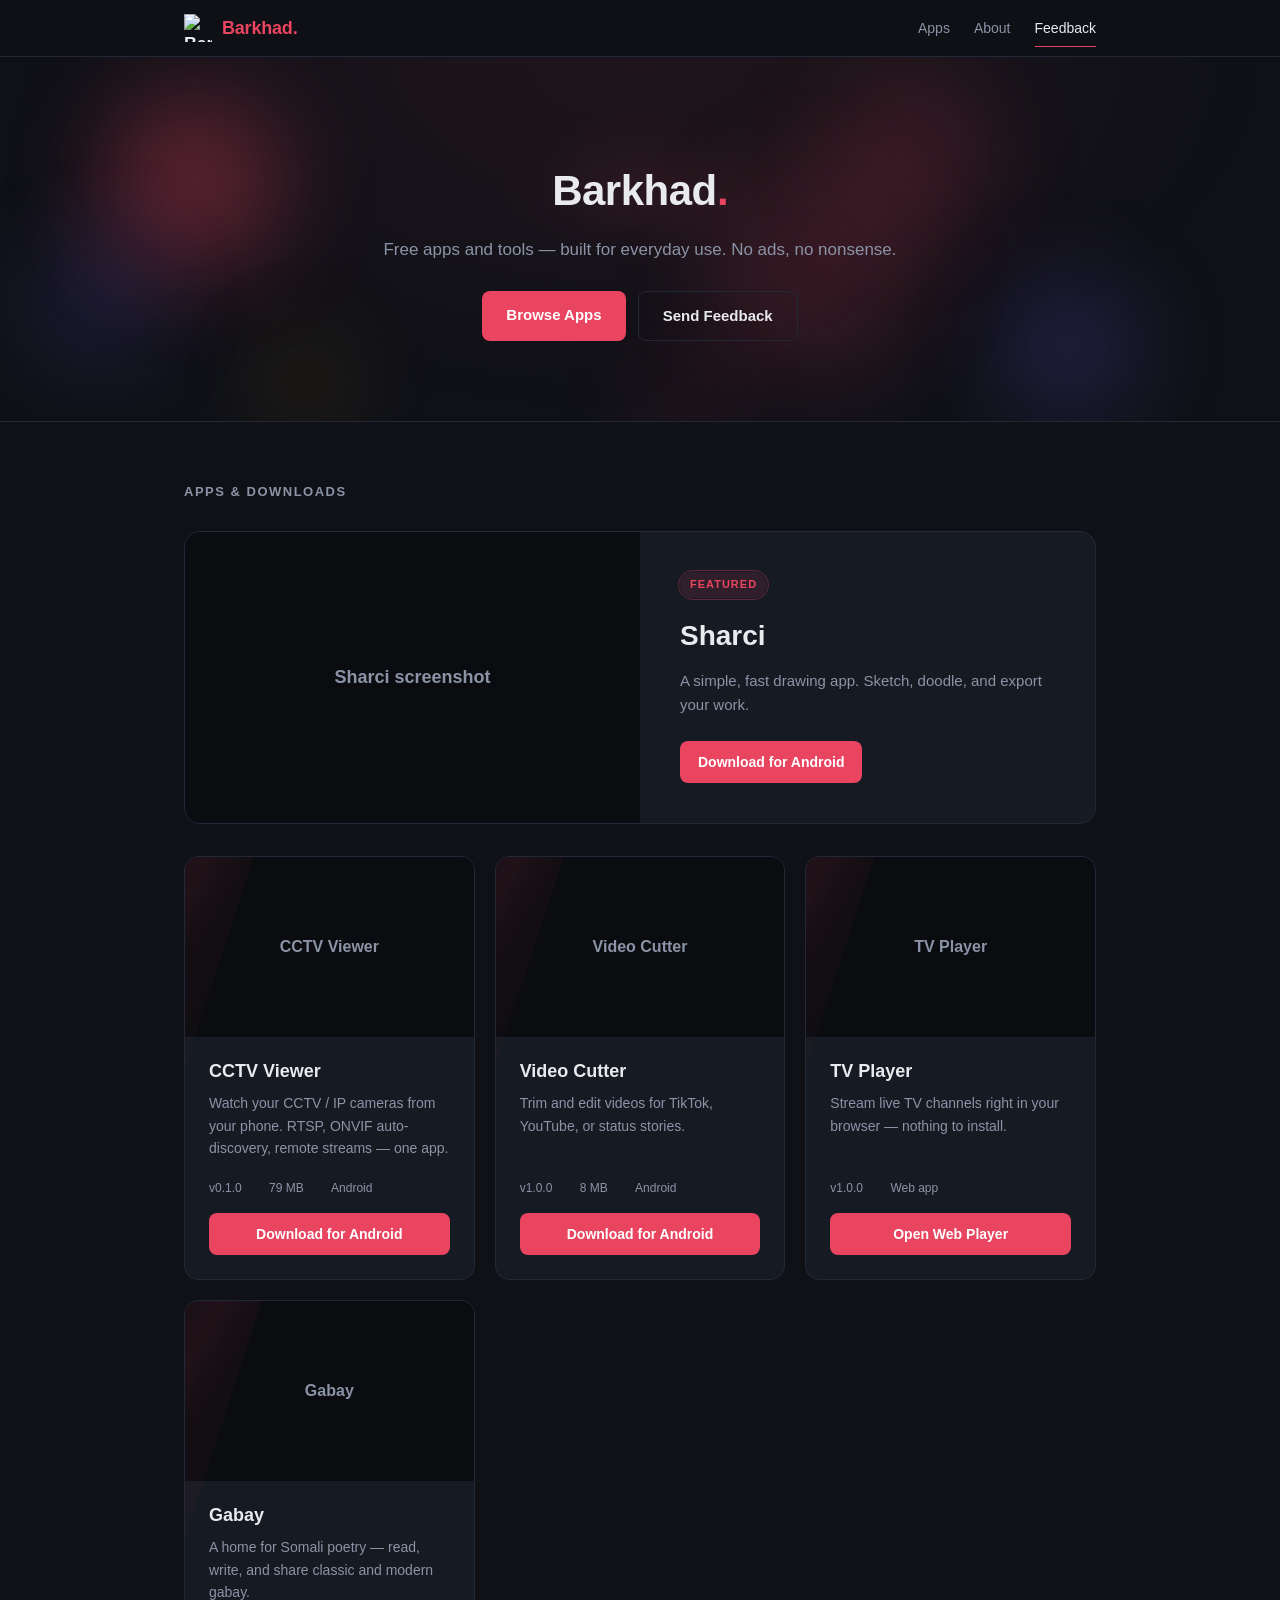
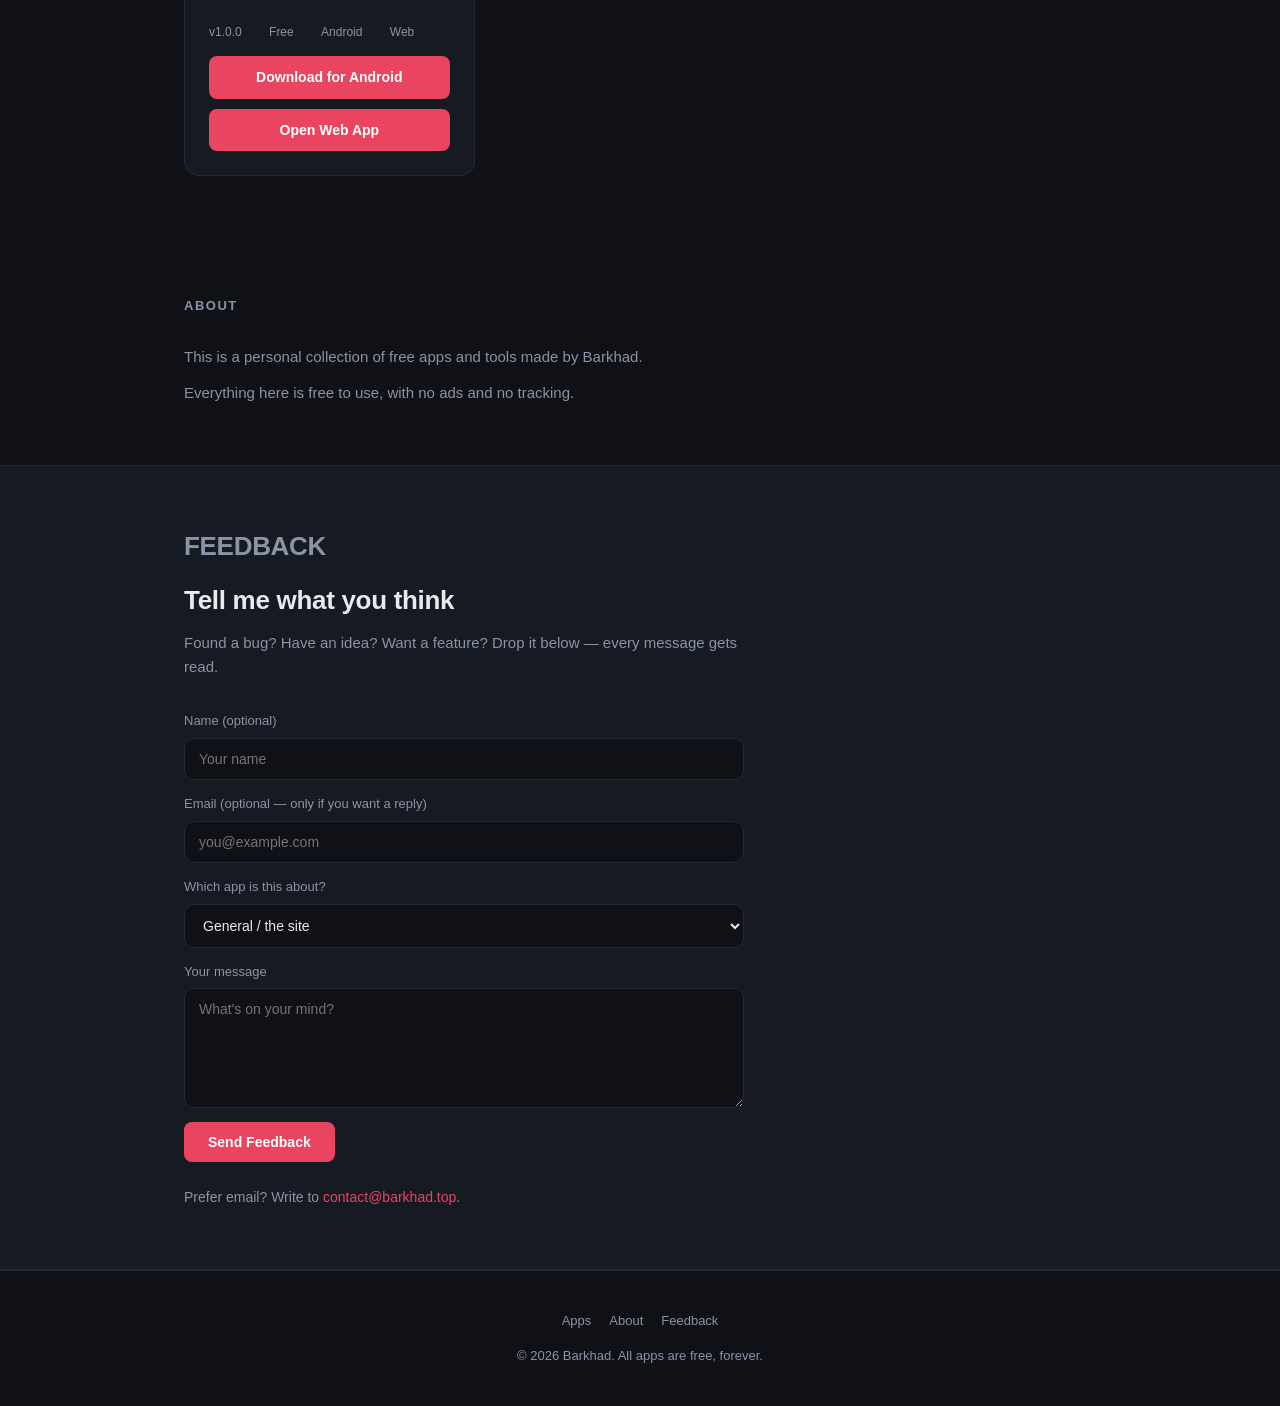
==== index.html @ c1a7bdd1 "Update fmt.Println message from 'Hello' to 'Goodbye'" ====
<!DOCTYPE html>
<html lang="en">
<head>
<meta charset="UTF-8">
<meta name="viewport" content="width=device-width, initial-scale=1.0">

<title>Barkhad — Free Apps &amp; Tools for Everyday Use</title>
<meta name="description" content="A small collection of free apps and tools built by Barkhad. No ads, no tracking, no nonsense — just useful software.">
<link rel="canonical" href="https://barkhad.top/">
<meta name="theme-color" content="#0f1117">

<meta property="og:type" content="website">
<meta property="og:site_name" content="Barkhad">
<meta property="og:title" content="Barkhad — Free Apps &amp; Tools">
<meta property="og:description" content="Free apps and tools built for everyday use. No ads, no nonsense.">
<meta property="og:url" content="https://barkhad.top/">
<meta property="og:image" content="https://barkhad.top/Assets/images/logo.png">
<meta name="twitter:card" content="summary_large_image">

<link rel="icon" href="Assets/images/logo.png">

<style>
  :root {
    --bg: #0f1117;
    --card: #161a22;
    --border: #232836;
    --text: #e8eaed;
    --muted: #8b93a7;
    --accent: #e94560;
    --accent-hover: #c73e54;
    --radius: 14px;
    --maxw: 960px;

    --ease-out: cubic-bezier(0.22, 1, 0.36, 1);
    --ease-in-out: cubic-bezier(0.65, 0, 0.35, 1);
    --dur-fast: 0.25s;
    --dur-med: 0.6s;
    --dur-slow: 0.9s;
  }

  *, *::before, *::after { margin: 0; padding: 0; box-sizing: border-box; }
  html { scroll-behavior: smooth; }

  body {
    font-family: -apple-system, BlinkMacSystemFont, 'Segoe UI', Roboto, Helvetica, Arial, sans-serif;
    background: var(--bg);
    color: var(--text);
    line-height: 1.6;
    -webkit-font-smoothing: antialiased;
    overflow-x: hidden;
    position: relative;
  }

  .container { max-width: var(--maxw); margin: 0 auto; padding: 0 24px; }

  a { color: inherit; }
  :focus-visible { outline: 2px solid var(--accent); outline-offset: 3px; border-radius: 6px; }

  .skip-link {
    position: absolute; left: 8px; top: -100px; z-index: 200;
    background: var(--accent); color: #fff; padding: 10px 16px;
    border-radius: 8px; font-size: 14px; font-weight: 600;
    text-decoration: none; transition: top .2s;
  }
  .skip-link:focus { top: 8px; }

  .cursor-glow {
    position: fixed; top: 0; left: 0;
    width: 560px; height: 560px;
    border-radius: 50%;
    background: radial-gradient(circle,
                rgba(233, 69, 96, 0.10) 0%,
                rgba(233, 69, 96, 0.04) 35%,
                transparent 65%);
    transform: translate(-50%, -50%);
    pointer-events: none;
    z-index: 0;
    opacity: 0;
    transition: opacity 0.5s var(--ease-out);
    will-change: transform;
  }
  .cursor-glow.on { opacity: 1; }
  @media (hover: none), (pointer: coarse) { .cursor-glow { display: none; } }

  .orb-field {
    position: absolute; inset: 0;
    overflow: hidden; pointer-events: none; z-index: 0;
  }
  .orb {
    position: absolute;
    border-radius: 50%;
    filter: blur(50px);
    opacity: 0.35;
    will-change: transform;
  }
  .orb:nth-child(1) { width: 180px; height: 180px; top: 10%; left: 8%;
    background: #e94560; animation: drift1 22s ease-in-out infinite; }
  .orb:nth-child(2) { width: 140px; height: 140px; top: 60%; left: 78%;
    background: #6c5ce7; opacity: 0.22; animation: drift2 28s ease-in-out infinite; }
  .orb:nth-child(3) { width: 220px; height: 220px; top: 30%; left: 55%;
    background: #e94560; opacity: 0.15; animation: drift3 34s ease-in-out infinite; }
  .orb:nth-child(4) { width: 100px; height: 100px; top: 75%; left: 20%;
    background: #f39c12; opacity: 0.12; animation: drift1 26s ease-in-out infinite reverse; }
  .orb:nth-child(5) { width: 160px; height: 160px; top: 5%; left: 65%;
    background: #e94560; opacity: 0.18; animation: drift2 30s ease-in-out infinite reverse; }
  .orb:nth-child(6) { width: 120px; height: 120px; top: 50%; left: 3%;
    background: #6c5ce7; opacity: 0.20; animation: drift3 24s ease-in-out infinite; }
  .orb:nth-child(7) { width: 90px;  height: 90px;  top: 85%; left: 50%;
    background: #e94560; opacity: 0.15; animation: drift1 20s ease-in-out infinite; }

  @keyframes drift1 {
    0%, 100% { transform: translate(0, 0) scale(1); }
    33%      { transform: translate(60px, -40px) scale(1.1); }
    66%      { transform: translate(-30px, 50px) scale(0.95); }
  }
  @keyframes drift2 {
    0%, 100% { transform: translate(0, 0) scale(1); }
    50%      { transform: translate(-70px, -30px) scale(1.15); }
  }
  @keyframes drift3 {
    0%, 100% { transform: translate(0, 0) scale(0.95); }
    40%      { transform: translate(40px, 60px) scale(1.05); }
    75%      { transform: translate(-50px, -20px) scale(1); }
  }

  .reveal {
    opacity: 0;
    transform: translateY(28px);
    transition:
      opacity var(--dur-slow) var(--ease-out),
      transform var(--dur-slow) var(--ease-out);
  }
  .reveal.is-visible { opacity: 1; transform: none; }

  .reveal-stagger > * {
    opacity: 0;
    transform: translateY(18px);
    transition:
      opacity 0.7s var(--ease-out),
      transform 0.7s var(--ease-out);
    transition-delay: calc(var(--i, 0) * 90ms);
  }
  .reveal-stagger.is-visible > * { opacity: 1; transform: none; }

  .section-title.reveal {
    letter-spacing: 3px;
    transition:
      opacity var(--dur-slow) var(--ease-out),
      transform var(--dur-slow) var(--ease-out),
      letter-spacing var(--dur-slow) var(--ease-out);
  }
  .section-title.reveal.is-visible { letter-spacing: 1.5px; }

  nav {
    position: sticky; top: 0; z-index: 100;
    background: rgba(15, 17, 23, 0.85);
    backdrop-filter: blur(12px);
    -webkit-backdrop-filter: blur(12px);
    border-bottom: 1px solid var(--border);
    transition: background var(--dur-med) var(--ease-out);
  }
  nav.scrolled {
    background: rgba(15, 17, 23, 0.95);
  }

  .nav-inner {
    display: flex; align-items: center; justify-content: space-between;
    gap: 16px; height: 56px;
  }

  .nav-logo {
    display: flex; align-items: center; gap: 10px;
    font-size: 18px; font-weight: 700;
    letter-spacing: -0.2px; text-decoration: none;
  }
  .nav-logo img {
    width: 28px; height: 28px; object-fit: contain; display: block;
    transition: transform 0.5s var(--ease-out);
  }
  .nav-logo:hover img { transform: rotate(-8deg) scale(1.08); }
  .nav-logo span { color: var(--accent); }

  .nav-links { display: flex; gap: 24px; }
  .nav-links a {
    color: var(--muted); text-decoration: none;
    font-size: 14px; transition: color 0.2s;
    position: relative; padding: 6px 0;
  }
  .nav-links a::after {
    content: "";
    position: absolute; left: 0; right: 0; bottom: -2px;
    height: 1.5px;
    background: var(--accent);
    transform: scaleX(0);
    transform-origin: left;
    transition: transform var(--dur-med) var(--ease-out);
  }
  .nav-links a:hover { color: var(--text); }
  .nav-links a:hover::after { transform: scaleX(1); }
  .nav-links a.active { color: var(--text); }
  .nav-links a.active::after { transform: scaleX(1); }

  header {
    position: relative;
    padding: 100px 0 80px;
    text-align: center;
    border-bottom: 1px solid var(--border);
    background: radial-gradient(ellipse at 50% 0%, rgba(233, 69, 96, 0.08) 0%, transparent 70%);
    overflow: hidden;
    isolation: isolate;
  }
  header > .container { position: relative; z-index: 2; }

  .hero-title-wrap {
    position: relative;
    display: inline-block;
    margin-bottom: 12px;
  }

  header h1 {
    font-size: 42px; font-weight: 700;
    letter-spacing: -0.5px;
    margin: 0;
    position: relative;
    display: inline-block;
    clip-path: inset(0 100% 0 0);
    animation: beam-reveal 0.95s cubic-bezier(0.65, 0, 0.35, 1) 0.15s forwards;
  }

  @keyframes beam-reveal {
    0%   { clip-path: inset(0 100% 0 0); }
    100% { clip-path: inset(0 0 0 0); }
  }

  .hero-beam {
    position: absolute;
    top: -20%; bottom: -20%;
    left: -25%;
    width: 70px;
    background: linear-gradient(90deg,
                transparent 0%,
                rgba(233, 69, 96, 0.55) 42%,
                rgba(255, 210, 220, 0.95) 50%,
                rgba(233, 69, 96, 0.55) 58%,
                transparent 100%);
    filter: blur(5px);
    pointer-events: none;
    z-index: 2;
    opacity: 0;
    animation: beam-sweep 1.0s cubic-bezier(0.65, 0, 0.35, 1) 0.10s forwards;
  }

  @keyframes beam-sweep {
    0%   { opacity: 0; left: -25%; }
    15%  { opacity: 1; }
    85%  { opacity: 1; }
    100% { opacity: 0; left: 110%; }
  }

  .hero-glow {
    position: absolute;
    inset: -30px -50px;
    background: radial-gradient(ellipse at center,
                rgba(233, 69, 96, 0.42) 0%,
                rgba(233, 69, 96, 0.12) 42%,
                transparent 70%);
    filter: blur(22px);
    pointer-events: none;
    z-index: 0;
    opacity: 0;
    animation: glow-flare 1.8s cubic-bezier(0.22, 1, 0.36, 1) 0.25s forwards;
  }

  @keyframes glow-flare {
    0%   { opacity: 0;    transform: scale(0.85); }
    40%  { opacity: 0.95; transform: scale(1.05); }
    100% { opacity: 0.28; transform: scale(1); }
  }

  header h1 span {
    color: var(--accent);
    display: inline-block;
    animation:
      dot-pop   0.55s cubic-bezier(0.34, 1.56, 0.64, 1) 1.00s both,
      dot-pulse 2.6s  ease-in-out                       1.60s infinite;
  }

  @keyframes dot-pop {
    0%   { transform: scale(0.4);  opacity: 0.3; }
    65%  { transform: scale(1.30); opacity: 1;   }
    100% { transform: scale(1);    opacity: 1;   }
  }

  @keyframes dot-pulse {
    0%, 100% { transform: translateY(0);    opacity: 1;   }
    50%      { transform: translateY(-4px); opacity: 0.7; }
  }

  @keyframes hero-in {
    to { opacity: 1; transform: none; }
  }

  header p {
    font-size: 17px; color: var(--muted);
    max-width: 520px; margin: 0 auto;
    opacity: 0; transform: translateY(20px);
    animation: hero-in 0.9s var(--ease-out) 1.15s forwards;
  }

  .hero-btns {
    display: flex; gap: 12px;
    justify-content: center; margin-top: 28px;
    opacity: 0; transform: translateY(20px);
    animation: hero-in 0.9s var(--ease-out) 1.35s forwards;
  }
  .hero-btns .btn { padding: 12px 24px; font-size: 15px; }

  section { padding: 60px 0; position: relative; }

  .section-title {
    font-size: 13px; font-weight: 600;
    text-transform: uppercase; letter-spacing: 1.5px;
    color: var(--muted); margin-bottom: 28px;
  }

  .btn {
    display: inline-block; background: var(--accent); color: #fff;
    padding: 10px 18px; border-radius: 8px;
    text-decoration: none; font-size: 14px; font-weight: 600;
    text-align: center; transition: background 0.2s, transform 0.2s;
    border: none; cursor: pointer; font-family: inherit;
    position: relative; overflow: hidden;
  }
  .btn::before {
    content: "";
    position: absolute; top: 0; left: -100%;
    width: 100%; height: 100%;
    background: linear-gradient(120deg,
                transparent 0%,
                rgba(255,255,255,0.22) 50%,
                transparent 100%);
    transition: left 0.6s var(--ease-out);
    pointer-events: none;
  }
  .btn:hover { background: var(--accent-hover); transform: translateY(-1px); }
  .btn:hover::before { left: 100%; }
  .btn:active { transform: translateY(0); }

  .btn-outline {
    background: transparent; border: 1px solid var(--border);
    color: var(--text);
  }
  .btn-outline::before { background: linear-gradient(120deg,
                transparent 0%,
                rgba(233, 69, 96, 0.18) 50%,
                transparent 100%); }
  .btn-outline:hover { background: var(--card); border-color: var(--accent); }

  .btn-row { display: flex; gap: 10px; flex-wrap: wrap; }
  .btn-row .btn { flex: 1; min-width: 120px; }

  .featured-app {
    display: grid; grid-template-columns: 1fr 1fr;
    background: var(--card); border: 1px solid var(--border);
    border-radius: 16px; overflow: hidden;
    margin-bottom: 32px;
    position: relative;
    transition: border-color 0.4s var(--ease-out),
                transform 0.5s var(--ease-out),
                box-shadow 0.5s var(--ease-out);
  }
  .featured-app:hover {
    border-color: var(--accent);
    transform: translateY(-3px);
    box-shadow: 0 24px 60px rgba(0, 0, 0, 0.55);
  }

  .featured-image {
    position: relative; display: grid; place-items: center;
    min-height: 280px; background: #0a0c10; overflow: hidden;
  }
  .featured-image img {
    grid-area: 1 / 1; position: relative; z-index: 1;
    width: 100%; height: 100%; object-fit: cover; display: block;
    transition: transform 0.8s var(--ease-out);
    will-change: transform;
  }
  .featured-image .img-fallback {
    grid-area: 1 / 1; font-size: 18px; font-weight: 600;
    color: var(--muted); text-align: center; padding: 20px;
  }

  .featured-content {
    padding: 40px; display: flex; flex-direction: column;
    justify-content: center; align-items: flex-start;
  }

  .featured-badge {
    display: inline-block; font-size: 11px; font-weight: 700;
    text-transform: uppercase; letter-spacing: 1px;
    color: var(--accent); background: rgba(233, 69, 96, 0.12);
    padding: 4px 10px; border-radius: 20px; margin-bottom: 16px;
    position: relative;
  }
  .featured-badge::after {
    content: "";
    position: absolute; inset: -2px;
    border-radius: 20px;
    border: 1px solid rgba(233, 69, 96, 0.35);
    animation: badge-pulse 2.4s ease-in-out infinite;
    pointer-events: none;
  }
  @keyframes badge-pulse {
    0%, 100% { opacity: 0.6; transform: scale(1); }
    50%      { opacity: 0;   transform: scale(1.25); }
  }

  .featured-content h2 { font-size: 28px; margin-bottom: 10px; }
  .featured-content p { color: var(--muted); margin-bottom: 24px; font-size: 15px; }

  .apps {
    display: grid;
    grid-template-columns: repeat(auto-fill, minmax(280px, 1fr));
    gap: 20px;
  }

  .app-card {
    background: var(--card); border: 1px solid var(--border);
    border-radius: var(--radius); overflow: hidden;
    display: flex; flex-direction: column;
    transition: border-color 0.3s var(--ease-out),
                transform 0.4s var(--ease-out),
                box-shadow 0.4s var(--ease-out);
    position: relative;
  }
  .app-card::after {
    content: "";
    position: absolute; top: 0; left: -60%;
    width: 60%; height: 100%;
    background: linear-gradient(105deg,
                transparent 0%,
                rgba(233, 69, 96, 0.10) 45%,
                rgba(233, 69, 96, 0.05) 55%,
                transparent 100%);
    transform: skewX(-18deg);
    transition: left 0.85s var(--ease-out);
    pointer-events: none; z-index: 3;
  }
  .app-card:hover::after { left: 130%; }

  .app-card:hover {
    border-color: var(--accent);
    transform: translateY(-6px);
    box-shadow: 0 16px 44px rgba(0, 0, 0, 0.5),
                0 0 0 1px rgba(233, 69, 96, 0.15);
  }

  .app-image {
    position: relative; display: grid; place-items: center;
    aspect-ratio: 16 / 10; background: #0a0c10; overflow: hidden;
  }
  .app-image img {
    grid-area: 1 / 1; position: relative; z-index: 1;
    width: 100%; height: 100%; object-fit: cover; display: block;
    transition: transform 0.7s var(--ease-out);
  }
  .app-card:hover .app-image img { transform: scale(1.06); }

  .img-fallback {
    grid-area: 1 / 1; font-size: 16px; font-weight: 600;
    color: var(--muted); text-align: center; padding: 20px;
  }

  .app-content {
    padding: 20px 24px 24px;
    display: flex; flex-direction: column; flex-grow: 1;
  }

  .app-card h3 { font-size: 18px; font-weight: 600; margin-bottom: 6px; }
  .app-card p {
    font-size: 14px; color: var(--muted);
    margin-bottom: 20px; flex-grow: 1;
  }

  .app-meta {
    font-size: 12px; color: var(--muted);
    margin-bottom: 14px; display: flex; gap: 12px; flex-wrap: wrap;
  }
  .app-meta span {
    position: relative;
  }
  .app-meta span + span::before {
    content: "·"; margin-right: 12px; color: var(--border);
  }

  #feedback {
    background: var(--card);
    border-top: 1px solid var(--border);
    border-bottom: 1px solid var(--border);
  }

  #feedback .section-title { margin-bottom: 12px; }

  #feedback h2 {
    font-size: 26px;
    margin-bottom: 10px;
    letter-spacing: -0.3px;
  }

  #feedback .lead {
    color: var(--muted);
    font-size: 15px;
    max-width: 560px;
    margin-bottom: 32px;
  }

  .feedback-form {
    display: grid;
    gap: 14px;
    max-width: 560px;
  }

  .field {
    display: flex;
    flex-direction: column;
    gap: 6px;
  }

  .field label {
    font-size: 13px;
    color: var(--muted);
    font-weight: 500;
  }

  .field input,
  .field textarea,
  .field select {
    background: var(--bg);
    border: 1px solid var(--border);
    color: var(--text);
    padding: 12px 14px;
    border-radius: 10px;
    font-size: 14px;
    font-family: inherit;
    transition: border-color 0.2s, box-shadow 0.3s var(--ease-out);
  }
  .field input:focus,
  .field textarea:focus,
  .field select:focus {
    outline: none;
    border-color: var(--accent);
    box-shadow: 0 0 0 4px rgba(233, 69, 96, 0.10);
  }

  .field textarea { resize: vertical; min-height: 120px; }

  .feedback-form .btn { justify-self: start; padding: 12px 24px; }

  .feedback-alt {
    margin-top: 24px;
    font-size: 14px;
    color: var(--muted);
  }
  .feedback-alt a { color: var(--accent); text-decoration: none; }
  .feedback-alt a:hover { text-decoration: underline; }

  #about p {
    color: var(--muted);
    max-width: 640px;
    font-size: 15px;
  }
  #about p + p { margin-top: 12px; }

  footer {
    padding: 40px 0;
    border-top: 1px solid var(--border);
    text-align: center;
    font-size: 13px;
    color: var(--muted);
  }
  footer a { color: var(--muted); text-decoration: none; transition: color 0.2s; }
  footer a:hover { color: var(--text); }
  footer .foot-links {
    display: flex; gap: 18px;
    justify-content: center; flex-wrap: wrap;
    margin-bottom: 14px;
  }

  @media (max-width: 700px) {
    .featured-app { grid-template-columns: 1fr; }
    .featured-image { min-height: 200px; }
    .featured-content { padding: 28px; }
  }

  @media (max-width: 600px) {
    header { padding: 60px 0 40px; }
    header h1 { font-size: 32px; }
    .apps { grid-template-columns: 1fr; }
    .hero-btns { flex-direction: column; align-items: center; }
    .hero-btns .btn { width: 100%; max-width: 280px; }
    #feedback h2 { font-size: 22px; }
    .orb { filter: blur(60px); }
  }

  @media (max-width: 520px) {
    .nav-links { gap: 14px; }
    .nav-links a { font-size: 13px; }
    .nav-logo img { width: 24px; height: 24px; }
  }

  @media (prefers-reduced-motion: reduce) {
    *, *::before, *::after {
      animation-duration: 0.001ms !important;
      animation-iteration-count: 1 !important;
      transition-duration: 0.001ms !important;
    }
    header h1, header p, .hero-btns { opacity: 1; transform: none; }
    header h1 { clip-path: none; animation: none; }
    header h1 span { animation: none; }
    .hero-beam, .hero-glow { display: none; }
    .reveal { opacity: 1; transform: none; }
    .reveal-stagger > * { opacity: 1; transform: none; }
    .orb-field, .cursor-glow { display: none; }
  }
</style>
</head>
<body>

  <a class="skip-link" href="#main">Skip to content</a>

  <div class="cursor-glow" aria-hidden="true"></div>

  <nav id="nav">
    <div class="container nav-inner">
      <a href="/" class="nav-logo">
        <img src="Assets/images/logo.png" alt="Barkhad logo">
        <span>Barkhad<span>.</span></span>
      </a>
      <div class="nav-links">
        <a href="#apps" data-nav="apps">Apps</a>
        <a href="#about" data-nav="about">About</a>
        <a href="#feedback" data-nav="feedback">Feedback</a>
      </div>
    </div>
  </nav>

  <main id="main">

    <header>
      <div class="orb-field" aria-hidden="true">
        <span class="orb"></span>
        <span class="orb"></span>
        <span class="orb"></span>
        <span class="orb"></span>
        <span class="orb"></span>
        <span class="orb"></span>
        <span class="orb"></span>
      </div>

      <div class="container">
        <div class="hero-title-wrap">
          <span class="hero-glow" aria-hidden="true"></span>
          <span class="hero-beam" aria-hidden="true"></span>
          <h1>Barkhad<span>.</span></h1>
        </div>
        <p>Free apps and tools — built for everyday use. No ads, no nonsense.</p>
        <div class="hero-btns">
          <a href="#apps" class="btn">Browse Apps</a>
          <a href="#feedback" class="btn btn-outline">Send Feedback</a>
        </div>
      </div>
    </header>

    <section id="apps">
      <div class="container">
        <h2 class="section-title reveal">Apps &amp; Downloads</h2>

        <div class="featured-app reveal" data-tilt>
          <div class="featured-image">
            <span class="img-fallback" aria-hidden="true">Sharci screenshot</span>
            <img src="Assets/images/sharci1.png"
                 alt="Screenshot of the Sharci drawing app"
                 width="800" height="600"
                 onerror="this.remove()">
          </div>
          <div class="featured-content">
            <span class="featured-badge">Featured</span>
            <h2>Sharci</h2>
            <p>A simple, fast drawing app. Sketch, doodle, and export your work.</p>
            <a href="Assets/apks/sharci.apk" class="btn" download>Download for Android</a>
          </div>
        </div>

        <div class="apps reveal-stagger">

          <article class="app-card" style="--i:0">
            <div class="app-image">
              <span class="img-fallback" aria-hidden="true">CCTV Viewer</span>
              <img src="Assets/images/cctv-viewer.png"
                   alt="CCTV Viewer app preview"
                   width="800" height="500" loading="lazy" decoding="async"
                   onerror="this.remove()">
            </div>
            <div class="app-content">
              <h3>CCTV Viewer</h3>
              <p>Watch your CCTV / IP cameras from your phone. RTSP, ONVIF auto-discovery, remote streams — one app.</p>
              <div class="app-meta">
                <span>v0.1.0</span>
                <span>79 MB</span>
                <span>Android</span>
              </div>
              <div class="btn-row">
                <a href="Assets/apks/cctv-viewer-0.1.0.apk"
                   class="btn" download>Download for Android</a>
              </div>
            </div>
          </article>

          <article class="app-card" style="--i:1">
            <div class="app-image">
              <span class="img-fallback" aria-hidden="true">Video Cutter</span>
            </div>
            <div class="app-content">
              <h3>Video Cutter</h3>
              <p>Trim and edit videos for TikTok, YouTube, or status stories.</p>
              <div class="app-meta">
                <span>v1.0.0</span>
                <span>8 MB</span>
                <span>Android</span>
              </div>
              <div class="btn-row">
                <a href="https://github.com/BCAprogrammer/bcaprogrammer.github.io/releases/download/vid/app-x86_64-release.apk"
                   class="btn" rel="noopener">Download for Android</a>
              </div>
            </div>
          </article>

          <article class="app-card" style="--i:2">
            <div class="app-image">
              <span class="img-fallback" aria-hidden="true">TV Player</span>
              <img src="Assets/images/TV.png"
                   alt="TV Player preview"
                   width="800" height="500" loading="lazy" decoding="async"
                   onerror="this.remove()">
            </div>
            <div class="app-content">
              <h3>TV Player</h3>
              <p>Stream live TV channels right in your browser — nothing to install.</p>
              <div class="app-meta">
                <span>v1.0.0</span>
                <span>Web app</span>
              </div>
              <div class="btn-row">
                <a href="/tv/" class="btn">Open Web Player</a>
              </div>
            </div>
          </article>

          <article class="app-card" style="--i:3">
            <div class="app-image">
              <span class="img-fallback" aria-hidden="true">Gabay</span>
              <img src="Assets/images/gabay.png"
                   alt="Gabay poetry app preview"
                   width="800" height="500" loading="lazy" decoding="async"
                   onerror="this.remove()">
            </div>
            <div class="app-content">
              <h3>Gabay</h3>
              <p>A home for Somali poetry — read, write, and share classic and modern gabay.</p>
              <div class="app-meta">
                <span>v1.0.0</span>
                <span>Free</span>
                <span>Android</span>
                <span>Web</span>
              </div>
              <div class="btn-row">
                <a href="Assets/apks/gabay.apk"
                   class="btn" download data-android>Download for Android</a>
                <a href="/gabay/"
                   class="btn" data-ios hidden>Open Web App</a>
              </div>
            </div>
          </article>

        </div>
      </div>
    </section>

    <section id="about">
      <div class="container">
        <h2 class="section-title reveal">About</h2>
        <div class="reveal" style="transition-delay:.1s">
          <p>This is a personal collection of free apps and tools made by Barkhad.</p>
          <p>Everything here is free to use, with no ads and no tracking.</p>
        </div>
      </div>
    </section>

    <section id="feedback">
      <div class="container">
        <h2 class="section-title reveal">Feedback</h2>
        <h2 class="reveal" style="transition-delay:.1s">Tell me what you think</h2>
        <p class="lead reveal" style="transition-delay:.2s">
          Found a bug? Have an idea? Want a feature? Drop it below — every message gets read.
        </p>

        <form class="feedback-form reveal" style="transition-delay:.3s"
              action="https://formspree.io/f/YOUR_FORM_ID"
              method="POST">
          <div class="field">
            <label for="fb-name">Name (optional)</label>
            <input type="text" id="fb-name" name="name" placeholder="Your name" autocomplete="name">
          </div>

          <div class="field">
            <label for="fb-email">Email (optional — only if you want a reply)</label>
            <input type="email" id="fb-email" name="email" placeholder="you@example.com" autocomplete="email">
          </div>

          <div class="field">
            <label for="fb-app">Which app is this about?</label>
            <select id="fb-app" name="app">
              <option value="general">General / the site</option>
              <option value="sharci">Sharci</option>
              <option value="cctv-viewer">CCTV Viewer</option>
              <option value="video-cutter">Video Cutter</option>
              <option value="tv-player">TV Player</option>
              <option value="gabay">Gabay</option>
            </select>
          </div>

          <div class="field">
            <label for="fb-message">Your message</label>
            <textarea id="fb-message" name="message"
                      placeholder="What's on your mind?" required></textarea>
          </div>

          <button type="submit" class="btn">Send Feedback</button>
        </form>

        <p class="feedback-alt reveal" style="transition-delay:.4s">
          Prefer email? Write to
          <a href="mailto:contact@barkhad.top">contact@barkhad.top</a>.
        </p>
      </div>
    </section>

  </main>

  <footer>
    <div class="container">
      <div class="foot-links">
        <a href="#apps">Apps</a>
        <a href="#about">About</a>
        <a href="#feedback">Feedback</a>
      </div>
      <p>© 2026 Barkhad. All apps are free, forever.</p>
    </div>
  </footer>

  <script>
    (function () {
      const reduced = window.matchMedia('(prefers-reduced-motion: reduce)').matches;
      const isTouch = window.matchMedia('(hover: none), (pointer: coarse)').matches;

      if (!reduced && !isTouch) {
        const glow = document.querySelector('.cursor-glow');
        let x = window.innerWidth / 2, y = window.innerHeight / 2;
        let tx = x, ty = y;

        window.addEventListener('mousemove', (e) => {
          tx = e.clientX; ty = e.clientY;
          glow.classList.add('on');
        });
        window.addEventListener('mouseleave', () => glow.classList.remove('on'));

        (function raf() {
          x += (tx - x) * 0.12;
          y += (ty - y) * 0.12;
          glow.style.transform = `translate(${x}px, ${y}px) translate(-50%, -50%)`;
          requestAnimationFrame(raf);
        })();
      }

      const revealEls = document.querySelectorAll('.reveal, .reveal-stagger');
      if ('IntersectionObserver' in window && !reduced) {
        const io = new IntersectionObserver((entries) => {
          entries.forEach((entry) => {
            if (entry.isIntersecting) {
              entry.target.classList.add('is-visible');
              io.unobserve(entry.target);
            }
          });
        }, { threshold: 0.12, rootMargin: '0px 0px -60px 0px' });

        revealEls.forEach((el) => io.observe(el));
      } else {
        revealEls.forEach((el) => el.classList.add('is-visible'));
      }

      const nav = document.getElementById('nav');
      const navLinks = document.querySelectorAll('.nav-links a[data-nav]');
      const sections = ['apps', 'about', 'feedback']
        .map((id) => document.getElementById(id))
        .filter(Boolean);

      if ('IntersectionObserver' in window && sections.length) {
        const navIo = new IntersectionObserver((entries) => {
          entries.forEach((entry) => {
            if (!entry.isIntersecting) return;
            const id = entry.target.id;
            navLinks.forEach((a) => {
              a.classList.toggle('active', a.dataset.nav === id);
            });
          });
        }, { rootMargin: '-40% 0px -55% 0px', threshold: 0 });

        sections.forEach((s) => navIo.observe(s));
      }

      let ticking = false;
      window.addEventListener('scroll', () => {
        if (ticking) return;
        ticking = true;
        requestAnimationFrame(() => {
          nav.classList.toggle('scrolled', window.scrollY > 20);
          ticking = false;
        });
      }, { passive: true });

      if (!reduced && !isTouch) {
        document.querySelectorAll('[data-tilt]').forEach((card) => {
          const img = card.querySelector('.featured-image img');
          if (!img) return;
          card.addEventListener('mousemove', (e) => {
            const r = card.getBoundingClientRect();
            const px = (e.clientX - r.left) / r.width - 0.5;
            const py = (e.clientY - r.top) / r.height - 0.5;
            img.style.transform =
              `scale(1.08) translate(${px * -12}px, ${py * -12}px)`;
          });
          card.addEventListener('mouseleave', () => {
            img.style.transform = '';
          });
        });
      }
    })();

    (function () {
      const isIOS =
        /iPad|iPhone|iPod/.test(navigator.userAgent) ||
        (navigator.platform === 'MacIntel' && navigator.maxTouchPoints > 1);
      if (!isIOS) return;
      document.querySelectorAll('[data-android]').forEach(el => el.hidden = true);
      document.querySelectorAll('[data-ios]').forEach(el => el.hidden = false);
    })();
  </script>

</body>
</html>
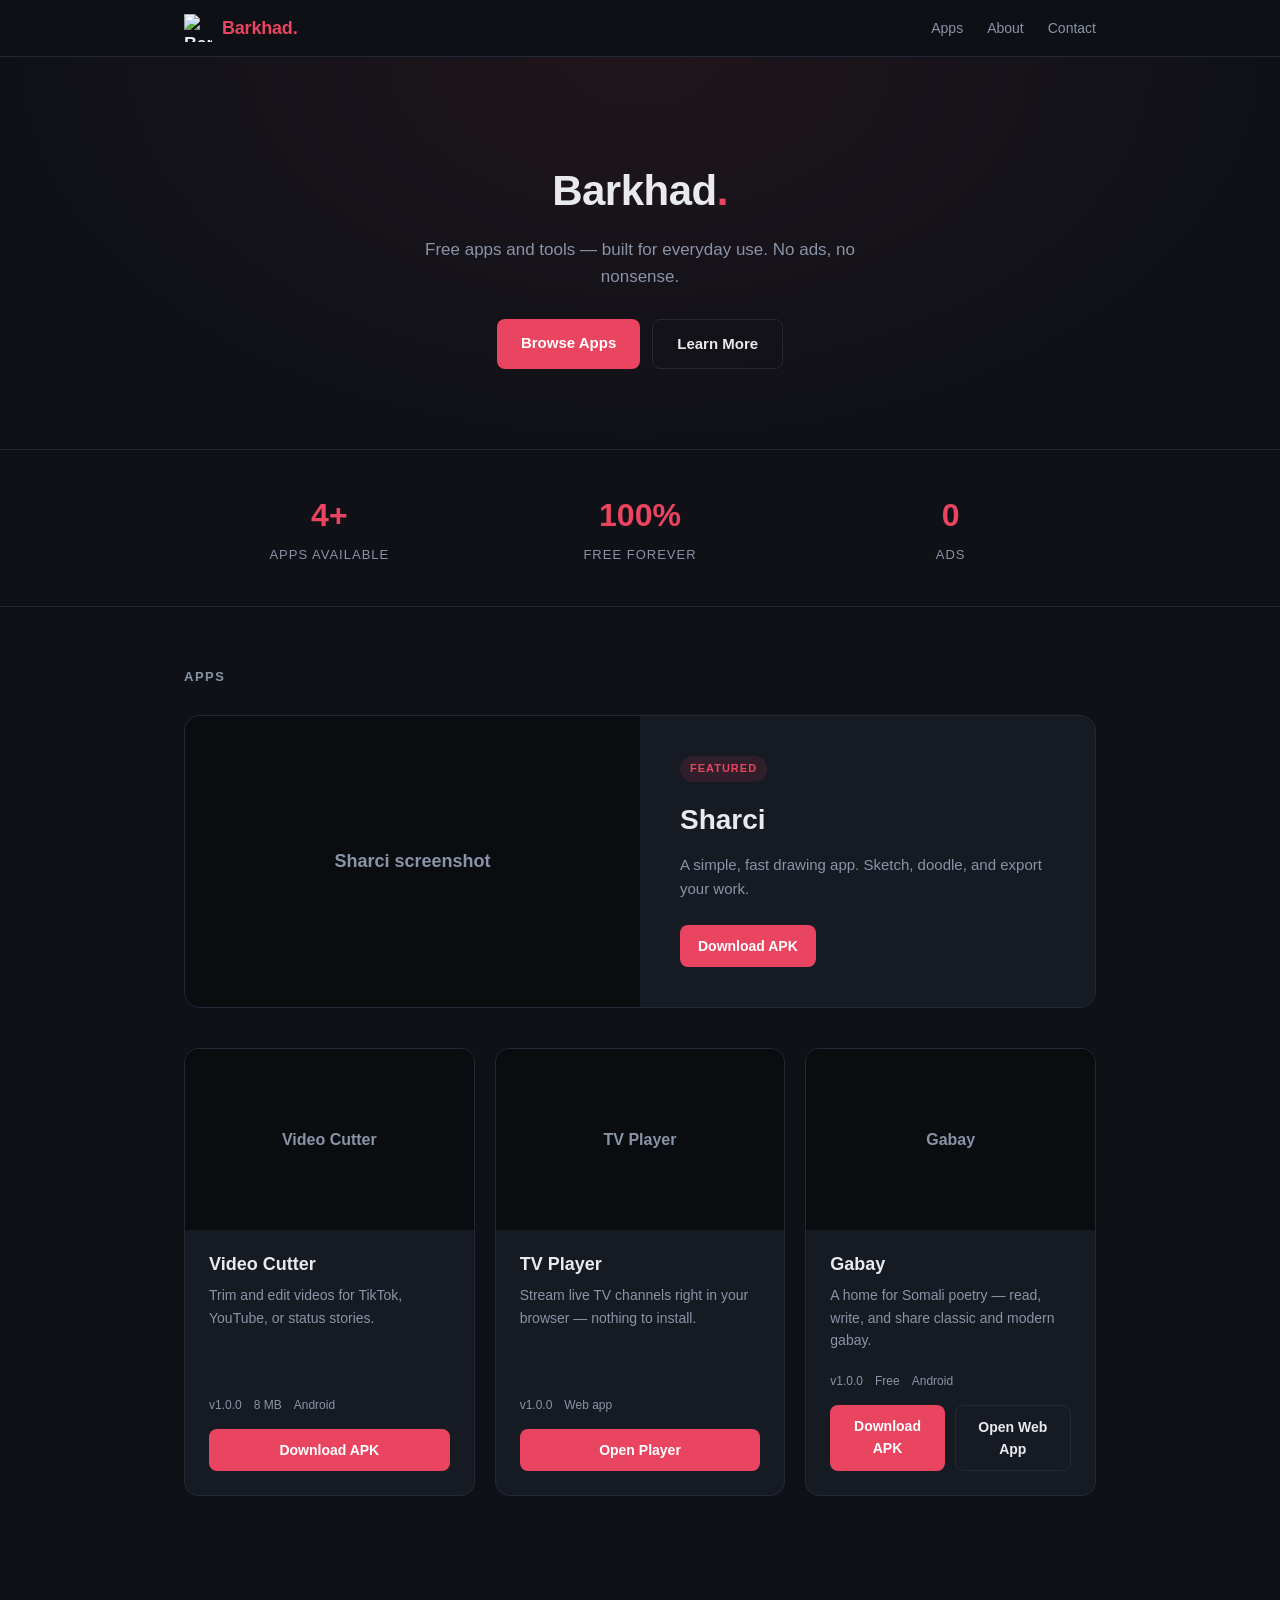
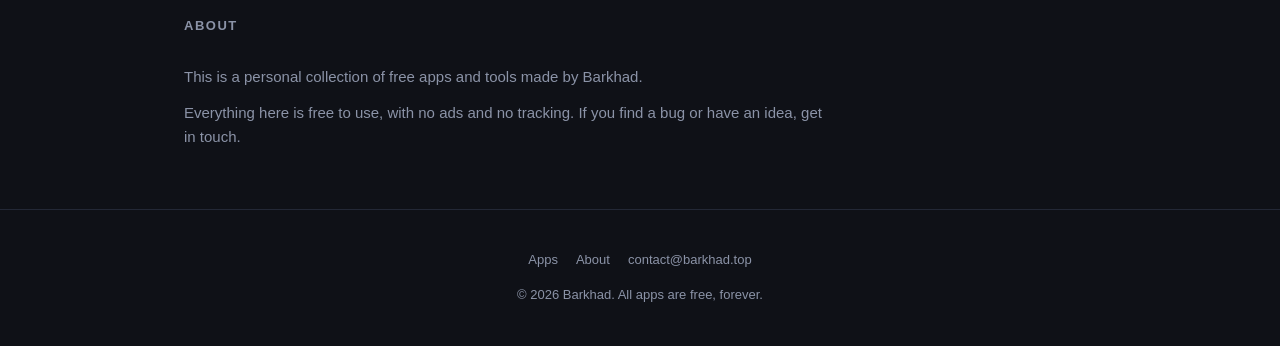
==== commit 61f469fc: "Fix dead links: Gabay APK + web app button, commit TV player - Gabay APK now links to the GitHub rel" ====
--- a/index.html
+++ b/index.html
@@ -9,6 +9,7 @@
 <link rel="canonical" href="https://barkhad.top/">
 <meta name="theme-color" content="#0f1117">
 
+<!-- Social preview -->
 <meta property="og:type" content="website">
 <meta property="og:site_name" content="Barkhad">
 <meta property="og:title" content="Barkhad — Free Apps &amp; Tools">
@@ -17,6 +18,7 @@
 <meta property="og:image" content="https://barkhad.top/Assets/images/logo.png">
 <meta name="twitter:card" content="summary_large_image">
 
+<!-- Favicon from your logo -->
 <link rel="icon" href="Assets/images/logo.png">
 
 <style>
@@ -30,15 +32,10 @@
     --accent-hover: #c73e54;
     --radius: 14px;
     --maxw: 960px;
-
-    --ease-out: cubic-bezier(0.22, 1, 0.36, 1);
-    --ease-in-out: cubic-bezier(0.65, 0, 0.35, 1);
-    --dur-fast: 0.25s;
-    --dur-med: 0.6s;
-    --dur-slow: 0.9s;
   }
 
   *, *::before, *::after { margin: 0; padding: 0; box-sizing: border-box; }
+
   html { scroll-behavior: smooth; }
 
   body {
@@ -47,377 +44,226 @@
     color: var(--text);
     line-height: 1.6;
     -webkit-font-smoothing: antialiased;
-    overflow-x: hidden;
-    position: relative;
-  }
-
-  .container { max-width: var(--maxw); margin: 0 auto; padding: 0 24px; }
+    text-rendering: optimizeLegibility;
+  }
+
+  .container {
+    max-width: var(--maxw);
+    margin: 0 auto;
+    padding: 0 24px;
+  }
 
   a { color: inherit; }
-  :focus-visible { outline: 2px solid var(--accent); outline-offset: 3px; border-radius: 6px; }
+
+  :focus-visible {
+    outline: 2px solid var(--accent);
+    outline-offset: 3px;
+    border-radius: 6px;
+  }
 
   .skip-link {
-    position: absolute; left: 8px; top: -100px; z-index: 200;
-    background: var(--accent); color: #fff; padding: 10px 16px;
-    border-radius: 8px; font-size: 14px; font-weight: 600;
-    text-decoration: none; transition: top .2s;
+    position: absolute;
+    left: 8px;
+    top: -100px;
+    z-index: 200;
+    background: var(--accent);
+    color: #fff;
+    padding: 10px 16px;
+    border-radius: 8px;
+    font-size: 14px;
+    font-weight: 600;
+    text-decoration: none;
+    transition: top .2s;
   }
   .skip-link:focus { top: 8px; }
 
-  .cursor-glow {
-    position: fixed; top: 0; left: 0;
-    width: 560px; height: 560px;
-    border-radius: 50%;
-    background: radial-gradient(circle,
-                rgba(233, 69, 96, 0.10) 0%,
-                rgba(233, 69, 96, 0.04) 35%,
-                transparent 65%);
-    transform: translate(-50%, -50%);
-    pointer-events: none;
-    z-index: 0;
-    opacity: 0;
-    transition: opacity 0.5s var(--ease-out);
-    will-change: transform;
-  }
-  .cursor-glow.on { opacity: 1; }
-  @media (hover: none), (pointer: coarse) { .cursor-glow { display: none; } }
-
-  .orb-field {
-    position: absolute; inset: 0;
-    overflow: hidden; pointer-events: none; z-index: 0;
-  }
-  .orb {
-    position: absolute;
-    border-radius: 50%;
-    filter: blur(50px);
-    opacity: 0.35;
-    will-change: transform;
-  }
-  .orb:nth-child(1) { width: 180px; height: 180px; top: 10%; left: 8%;
-    background: #e94560; animation: drift1 22s ease-in-out infinite; }
-  .orb:nth-child(2) { width: 140px; height: 140px; top: 60%; left: 78%;
-    background: #6c5ce7; opacity: 0.22; animation: drift2 28s ease-in-out infinite; }
-  .orb:nth-child(3) { width: 220px; height: 220px; top: 30%; left: 55%;
-    background: #e94560; opacity: 0.15; animation: drift3 34s ease-in-out infinite; }
-  .orb:nth-child(4) { width: 100px; height: 100px; top: 75%; left: 20%;
-    background: #f39c12; opacity: 0.12; animation: drift1 26s ease-in-out infinite reverse; }
-  .orb:nth-child(5) { width: 160px; height: 160px; top: 5%; left: 65%;
-    background: #e94560; opacity: 0.18; animation: drift2 30s ease-in-out infinite reverse; }
-  .orb:nth-child(6) { width: 120px; height: 120px; top: 50%; left: 3%;
-    background: #6c5ce7; opacity: 0.20; animation: drift3 24s ease-in-out infinite; }
-  .orb:nth-child(7) { width: 90px;  height: 90px;  top: 85%; left: 50%;
-    background: #e94560; opacity: 0.15; animation: drift1 20s ease-in-out infinite; }
-
-  @keyframes drift1 {
-    0%, 100% { transform: translate(0, 0) scale(1); }
-    33%      { transform: translate(60px, -40px) scale(1.1); }
-    66%      { transform: translate(-30px, 50px) scale(0.95); }
-  }
-  @keyframes drift2 {
-    0%, 100% { transform: translate(0, 0) scale(1); }
-    50%      { transform: translate(-70px, -30px) scale(1.15); }
-  }
-  @keyframes drift3 {
-    0%, 100% { transform: translate(0, 0) scale(0.95); }
-    40%      { transform: translate(40px, 60px) scale(1.05); }
-    75%      { transform: translate(-50px, -20px) scale(1); }
-  }
-
-  .reveal {
-    opacity: 0;
-    transform: translateY(28px);
-    transition:
-      opacity var(--dur-slow) var(--ease-out),
-      transform var(--dur-slow) var(--ease-out);
-  }
-  .reveal.is-visible { opacity: 1; transform: none; }
-
-  .reveal-stagger > * {
-    opacity: 0;
-    transform: translateY(18px);
-    transition:
-      opacity 0.7s var(--ease-out),
-      transform 0.7s var(--ease-out);
-    transition-delay: calc(var(--i, 0) * 90ms);
-  }
-  .reveal-stagger.is-visible > * { opacity: 1; transform: none; }
-
-  .section-title.reveal {
-    letter-spacing: 3px;
-    transition:
-      opacity var(--dur-slow) var(--ease-out),
-      transform var(--dur-slow) var(--ease-out),
-      letter-spacing var(--dur-slow) var(--ease-out);
-  }
-  .section-title.reveal.is-visible { letter-spacing: 1.5px; }
-
+  /* ── Navigation ── */
   nav {
-    position: sticky; top: 0; z-index: 100;
+    position: sticky;
+    top: 0;
+    z-index: 100;
     background: rgba(15, 17, 23, 0.85);
     backdrop-filter: blur(12px);
     -webkit-backdrop-filter: blur(12px);
     border-bottom: 1px solid var(--border);
-    transition: background var(--dur-med) var(--ease-out);
-  }
-  nav.scrolled {
-    background: rgba(15, 17, 23, 0.95);
   }
 
   .nav-inner {
-    display: flex; align-items: center; justify-content: space-between;
-    gap: 16px; height: 56px;
+    display: flex;
+    align-items: center;
+    justify-content: space-between;
+    gap: 16px;
+    height: 56px;
   }
 
   .nav-logo {
-    display: flex; align-items: center; gap: 10px;
-    font-size: 18px; font-weight: 700;
-    letter-spacing: -0.2px; text-decoration: none;
-  }
+    display: flex;
+    align-items: center;
+    gap: 10px;
+    font-size: 18px;
+    font-weight: 700;
+    letter-spacing: -0.2px;
+    text-decoration: none;
+  }
+
   .nav-logo img {
-    width: 28px; height: 28px; object-fit: contain; display: block;
-    transition: transform 0.5s var(--ease-out);
-  }
-  .nav-logo:hover img { transform: rotate(-8deg) scale(1.08); }
+    width: 28px;
+    height: 28px;
+    object-fit: contain;
+    display: block;
+  }
+
   .nav-logo span { color: var(--accent); }
 
   .nav-links { display: flex; gap: 24px; }
+
   .nav-links a {
-    color: var(--muted); text-decoration: none;
-    font-size: 14px; transition: color 0.2s;
-    position: relative; padding: 6px 0;
-  }
-  .nav-links a::after {
-    content: "";
-    position: absolute; left: 0; right: 0; bottom: -2px;
-    height: 1.5px;
-    background: var(--accent);
-    transform: scaleX(0);
-    transform-origin: left;
-    transition: transform var(--dur-med) var(--ease-out);
+    color: var(--muted);
+    text-decoration: none;
+    font-size: 14px;
+    transition: color 0.2s;
   }
   .nav-links a:hover { color: var(--text); }
-  .nav-links a:hover::after { transform: scaleX(1); }
-  .nav-links a.active { color: var(--text); }
-  .nav-links a.active::after { transform: scaleX(1); }
-
+
+  /* ── Hero ── */
   header {
-    position: relative;
     padding: 100px 0 80px;
     text-align: center;
     border-bottom: 1px solid var(--border);
     background: radial-gradient(ellipse at 50% 0%, rgba(233, 69, 96, 0.08) 0%, transparent 70%);
+  }
+
+  header h1 {
+    font-size: 42px;
+    font-weight: 700;
+    letter-spacing: -0.5px;
+    margin-bottom: 12px;
+  }
+  header h1 span { color: var(--accent); }
+
+  header p {
+    font-size: 17px;
+    color: var(--muted);
+    max-width: 480px;
+    margin: 0 auto;
+  }
+
+  .hero-btns {
+    display: flex;
+    gap: 12px;
+    justify-content: center;
+    margin-top: 28px;
+  }
+  .hero-btns .btn { padding: 12px 24px; font-size: 15px; }
+
+  /* ── Stats ── */
+  .stats {
+    padding: 40px 0;
+    border-bottom: 1px solid var(--border);
+  }
+
+  .stats-grid {
+    display: grid;
+    grid-template-columns: repeat(3, 1fr);
+    gap: 20px;
+    text-align: center;
+  }
+
+  .stat-number {
+    font-size: 32px;
+    font-weight: 700;
+    color: var(--accent);
+    margin-bottom: 4px;
+  }
+
+  .stat-label {
+    font-size: 13px;
+    color: var(--muted);
+    text-transform: uppercase;
+    letter-spacing: 1px;
+  }
+
+  /* ── Sections ── */
+  section { padding: 60px 0; }
+
+  .section-title {
+    font-size: 13px;
+    font-weight: 600;
+    text-transform: uppercase;
+    letter-spacing: 1.5px;
+    color: var(--muted);
+    margin-bottom: 28px;
+  }
+
+  /* ── Featured app ── */
+  .featured-app {
+    display: grid;
+    grid-template-columns: 1fr 1fr;
+    background: var(--card);
+    border: 1px solid var(--border);
+    border-radius: 16px;
     overflow: hidden;
-    isolation: isolate;
-  }
-  header > .container { position: relative; z-index: 2; }
-
-  .hero-title-wrap {
+    margin-bottom: 40px;
+  }
+
+  .featured-image {
     position: relative;
+    display: grid;
+    place-items: center;
+    min-height: 280px;
+    background: #0a0c10;
+    overflow: hidden;
+  }
+
+  .featured-image img {
+    grid-area: 1 / 1;
+    position: relative;
+    z-index: 1;
+    width: 100%;
+    height: 100%;
+    object-fit: cover;
+    display: block;
+  }
+
+  .featured-image .img-fallback {
+    grid-area: 1 / 1;
+    font-size: 18px;
+    font-weight: 600;
+    color: var(--muted);
+    text-align: center;
+    padding: 20px;
+  }
+
+  .featured-content {
+    padding: 40px;
+    display: flex;
+    flex-direction: column;
+    justify-content: center;
+    align-items: flex-start;
+  }
+
+  .featured-badge {
     display: inline-block;
-    margin-bottom: 12px;
-  }
-
-  header h1 {
-    font-size: 42px; font-weight: 700;
-    letter-spacing: -0.5px;
-    margin: 0;
-    position: relative;
-    display: inline-block;
-    clip-path: inset(0 100% 0 0);
-    animation: beam-reveal 0.95s cubic-bezier(0.65, 0, 0.35, 1) 0.15s forwards;
-  }
-
-  @keyframes beam-reveal {
-    0%   { clip-path: inset(0 100% 0 0); }
-    100% { clip-path: inset(0 0 0 0); }
-  }
-
-  .hero-beam {
-    position: absolute;
-    top: -20%; bottom: -20%;
-    left: -25%;
-    width: 70px;
-    background: linear-gradient(90deg,
-                transparent 0%,
-                rgba(233, 69, 96, 0.55) 42%,
-                rgba(255, 210, 220, 0.95) 50%,
-                rgba(233, 69, 96, 0.55) 58%,
-                transparent 100%);
-    filter: blur(5px);
-    pointer-events: none;
-    z-index: 2;
-    opacity: 0;
-    animation: beam-sweep 1.0s cubic-bezier(0.65, 0, 0.35, 1) 0.10s forwards;
-  }
-
-  @keyframes beam-sweep {
-    0%   { opacity: 0; left: -25%; }
-    15%  { opacity: 1; }
-    85%  { opacity: 1; }
-    100% { opacity: 0; left: 110%; }
-  }
-
-  .hero-glow {
-    position: absolute;
-    inset: -30px -50px;
-    background: radial-gradient(ellipse at center,
-                rgba(233, 69, 96, 0.42) 0%,
-                rgba(233, 69, 96, 0.12) 42%,
-                transparent 70%);
-    filter: blur(22px);
-    pointer-events: none;
-    z-index: 0;
-    opacity: 0;
-    animation: glow-flare 1.8s cubic-bezier(0.22, 1, 0.36, 1) 0.25s forwards;
-  }
-
-  @keyframes glow-flare {
-    0%   { opacity: 0;    transform: scale(0.85); }
-    40%  { opacity: 0.95; transform: scale(1.05); }
-    100% { opacity: 0.28; transform: scale(1); }
-  }
-
-  header h1 span {
+    font-size: 11px;
+    font-weight: 700;
+    text-transform: uppercase;
+    letter-spacing: 1px;
     color: var(--accent);
-    display: inline-block;
-    animation:
-      dot-pop   0.55s cubic-bezier(0.34, 1.56, 0.64, 1) 1.00s both,
-      dot-pulse 2.6s  ease-in-out                       1.60s infinite;
-  }
-
-  @keyframes dot-pop {
-    0%   { transform: scale(0.4);  opacity: 0.3; }
-    65%  { transform: scale(1.30); opacity: 1;   }
-    100% { transform: scale(1);    opacity: 1;   }
-  }
-
-  @keyframes dot-pulse {
-    0%, 100% { transform: translateY(0);    opacity: 1;   }
-    50%      { transform: translateY(-4px); opacity: 0.7; }
-  }
-
-  @keyframes hero-in {
-    to { opacity: 1; transform: none; }
-  }
-
-  header p {
-    font-size: 17px; color: var(--muted);
-    max-width: 520px; margin: 0 auto;
-    opacity: 0; transform: translateY(20px);
-    animation: hero-in 0.9s var(--ease-out) 1.15s forwards;
-  }
-
-  .hero-btns {
-    display: flex; gap: 12px;
-    justify-content: center; margin-top: 28px;
-    opacity: 0; transform: translateY(20px);
-    animation: hero-in 0.9s var(--ease-out) 1.35s forwards;
-  }
-  .hero-btns .btn { padding: 12px 24px; font-size: 15px; }
-
-  section { padding: 60px 0; position: relative; }
-
-  .section-title {
-    font-size: 13px; font-weight: 600;
-    text-transform: uppercase; letter-spacing: 1.5px;
-    color: var(--muted); margin-bottom: 28px;
-  }
-
-  .btn {
-    display: inline-block; background: var(--accent); color: #fff;
-    padding: 10px 18px; border-radius: 8px;
-    text-decoration: none; font-size: 14px; font-weight: 600;
-    text-align: center; transition: background 0.2s, transform 0.2s;
-    border: none; cursor: pointer; font-family: inherit;
-    position: relative; overflow: hidden;
-  }
-  .btn::before {
-    content: "";
-    position: absolute; top: 0; left: -100%;
-    width: 100%; height: 100%;
-    background: linear-gradient(120deg,
-                transparent 0%,
-                rgba(255,255,255,0.22) 50%,
-                transparent 100%);
-    transition: left 0.6s var(--ease-out);
-    pointer-events: none;
-  }
-  .btn:hover { background: var(--accent-hover); transform: translateY(-1px); }
-  .btn:hover::before { left: 100%; }
-  .btn:active { transform: translateY(0); }
-
-  .btn-outline {
-    background: transparent; border: 1px solid var(--border);
-    color: var(--text);
-  }
-  .btn-outline::before { background: linear-gradient(120deg,
-                transparent 0%,
-                rgba(233, 69, 96, 0.18) 50%,
-                transparent 100%); }
-  .btn-outline:hover { background: var(--card); border-color: var(--accent); }
-
-  .btn-row { display: flex; gap: 10px; flex-wrap: wrap; }
-  .btn-row .btn { flex: 1; min-width: 120px; }
-
-  .featured-app {
-    display: grid; grid-template-columns: 1fr 1fr;
-    background: var(--card); border: 1px solid var(--border);
-    border-radius: 16px; overflow: hidden;
-    margin-bottom: 32px;
-    position: relative;
-    transition: border-color 0.4s var(--ease-out),
-                transform 0.5s var(--ease-out),
-                box-shadow 0.5s var(--ease-out);
-  }
-  .featured-app:hover {
-    border-color: var(--accent);
-    transform: translateY(-3px);
-    box-shadow: 0 24px 60px rgba(0, 0, 0, 0.55);
-  }
-
-  .featured-image {
-    position: relative; display: grid; place-items: center;
-    min-height: 280px; background: #0a0c10; overflow: hidden;
-  }
-  .featured-image img {
-    grid-area: 1 / 1; position: relative; z-index: 1;
-    width: 100%; height: 100%; object-fit: cover; display: block;
-    transition: transform 0.8s var(--ease-out);
-    will-change: transform;
-  }
-  .featured-image .img-fallback {
-    grid-area: 1 / 1; font-size: 18px; font-weight: 600;
-    color: var(--muted); text-align: center; padding: 20px;
-  }
-
-  .featured-content {
-    padding: 40px; display: flex; flex-direction: column;
-    justify-content: center; align-items: flex-start;
-  }
-
-  .featured-badge {
-    display: inline-block; font-size: 11px; font-weight: 700;
-    text-transform: uppercase; letter-spacing: 1px;
-    color: var(--accent); background: rgba(233, 69, 96, 0.12);
-    padding: 4px 10px; border-radius: 20px; margin-bottom: 16px;
-    position: relative;
-  }
-  .featured-badge::after {
-    content: "";
-    position: absolute; inset: -2px;
+    background: rgba(233, 69, 96, 0.12);
+    padding: 4px 10px;
     border-radius: 20px;
-    border: 1px solid rgba(233, 69, 96, 0.35);
-    animation: badge-pulse 2.4s ease-in-out infinite;
-    pointer-events: none;
-  }
-  @keyframes badge-pulse {
-    0%, 100% { opacity: 0.6; transform: scale(1); }
-    50%      { opacity: 0;   transform: scale(1.25); }
+    margin-bottom: 16px;
   }
 
   .featured-content h2 { font-size: 28px; margin-bottom: 10px; }
-  .featured-content p { color: var(--muted); margin-bottom: 24px; font-size: 15px; }
-
+
+  .featured-content p {
+    color: var(--muted);
+    margin-bottom: 24px;
+    font-size: 15px;
+  }
+
+  /* ── App grid ── */
   .apps {
     display: grid;
     grid-template-columns: repeat(auto-fill, minmax(280px, 1fr));
@@ -425,145 +271,112 @@
   }
 
   .app-card {
-    background: var(--card); border: 1px solid var(--border);
-    border-radius: var(--radius); overflow: hidden;
-    display: flex; flex-direction: column;
-    transition: border-color 0.3s var(--ease-out),
-                transform 0.4s var(--ease-out),
-                box-shadow 0.4s var(--ease-out);
-    position: relative;
-  }
-  .app-card::after {
-    content: "";
-    position: absolute; top: 0; left: -60%;
-    width: 60%; height: 100%;
-    background: linear-gradient(105deg,
-                transparent 0%,
-                rgba(233, 69, 96, 0.10) 45%,
-                rgba(233, 69, 96, 0.05) 55%,
-                transparent 100%);
-    transform: skewX(-18deg);
-    transition: left 0.85s var(--ease-out);
-    pointer-events: none; z-index: 3;
-  }
-  .app-card:hover::after { left: 130%; }
+    background: var(--card);
+    border: 1px solid var(--border);
+    border-radius: var(--radius);
+    overflow: hidden;
+    display: flex;
+    flex-direction: column;
+    opacity: 0;
+    animation: fadeInUp 0.5s ease forwards;
+    transition: border-color 0.2s, transform 0.2s, box-shadow 0.2s;
+  }
+
+  .app-card:nth-child(1) { animation-delay: 0.05s; }
+  .app-card:nth-child(2) { animation-delay: 0.15s; }
+  .app-card:nth-child(3) { animation-delay: 0.25s; }
+  .app-card:nth-child(4) { animation-delay: 0.35s; }
 
   .app-card:hover {
     border-color: var(--accent);
-    transform: translateY(-6px);
-    box-shadow: 0 16px 44px rgba(0, 0, 0, 0.5),
-                0 0 0 1px rgba(233, 69, 96, 0.15);
+    transform: translateY(-4px);
+    box-shadow: 0 12px 40px rgba(0, 0, 0, 0.4);
   }
 
   .app-image {
-    position: relative; display: grid; place-items: center;
-    aspect-ratio: 16 / 10; background: #0a0c10; overflow: hidden;
-  }
+    position: relative;
+    display: grid;
+    place-items: center;
+    aspect-ratio: 16 / 10;
+    background: #0a0c10;
+    overflow: hidden;
+  }
+
+  /* Sits behind the image; visible only if the image fails to load */
+  .img-fallback {
+    grid-area: 1 / 1;
+    font-size: 16px;
+    font-weight: 600;
+    color: var(--muted);
+    text-align: center;
+    padding: 20px;
+    user-select: none;
+  }
+
   .app-image img {
-    grid-area: 1 / 1; position: relative; z-index: 1;
-    width: 100%; height: 100%; object-fit: cover; display: block;
-    transition: transform 0.7s var(--ease-out);
-  }
-  .app-card:hover .app-image img { transform: scale(1.06); }
-
-  .img-fallback {
-    grid-area: 1 / 1; font-size: 16px; font-weight: 600;
-    color: var(--muted); text-align: center; padding: 20px;
-  }
+    grid-area: 1 / 1;
+    position: relative;
+    z-index: 1;
+    width: 100%;
+    height: 100%;
+    object-fit: cover;
+    display: block;
+    transition: transform 0.4s ease;
+  }
+
+  .app-card:hover .app-image img { transform: scale(1.05); }
 
   .app-content {
     padding: 20px 24px 24px;
-    display: flex; flex-direction: column; flex-grow: 1;
+    display: flex;
+    flex-direction: column;
+    flex-grow: 1;
   }
 
   .app-card h3 { font-size: 18px; font-weight: 600; margin-bottom: 6px; }
+
   .app-card p {
-    font-size: 14px; color: var(--muted);
-    margin-bottom: 20px; flex-grow: 1;
+    font-size: 14px;
+    color: var(--muted);
+    margin-bottom: 20px;
+    flex-grow: 1;
   }
 
   .app-meta {
-    font-size: 12px; color: var(--muted);
-    margin-bottom: 14px; display: flex; gap: 12px; flex-wrap: wrap;
-  }
-  .app-meta span {
-    position: relative;
-  }
-  .app-meta span + span::before {
-    content: "·"; margin-right: 12px; color: var(--border);
-  }
-
-  #feedback {
-    background: var(--card);
-    border-top: 1px solid var(--border);
-    border-bottom: 1px solid var(--border);
-  }
-
-  #feedback .section-title { margin-bottom: 12px; }
-
-  #feedback h2 {
-    font-size: 26px;
-    margin-bottom: 10px;
-    letter-spacing: -0.3px;
-  }
-
-  #feedback .lead {
-    color: var(--muted);
-    font-size: 15px;
-    max-width: 560px;
-    margin-bottom: 32px;
-  }
-
-  .feedback-form {
-    display: grid;
-    gap: 14px;
-    max-width: 560px;
-  }
-
-  .field {
-    display: flex;
-    flex-direction: column;
-    gap: 6px;
-  }
-
-  .field label {
-    font-size: 13px;
-    color: var(--muted);
-    font-weight: 500;
-  }
-
-  .field input,
-  .field textarea,
-  .field select {
-    background: var(--bg);
+    font-size: 12px;
+    color: var(--muted);
+    margin-bottom: 14px;
+    display: flex;
+    gap: 12px;
+    flex-wrap: wrap;
+  }
+
+  /* ── Buttons ── */
+  .btn {
+    display: inline-block;
+    background: var(--accent);
+    color: #fff;
+    padding: 10px 18px;
+    border-radius: 8px;
+    text-decoration: none;
+    font-size: 14px;
+    font-weight: 600;
+    text-align: center;
+    transition: background 0.2s;
+  }
+  .btn:hover { background: var(--accent-hover); }
+
+  .btn-outline {
+    background: transparent;
     border: 1px solid var(--border);
     color: var(--text);
-    padding: 12px 14px;
-    border-radius: 10px;
-    font-size: 14px;
-    font-family: inherit;
-    transition: border-color 0.2s, box-shadow 0.3s var(--ease-out);
-  }
-  .field input:focus,
-  .field textarea:focus,
-  .field select:focus {
-    outline: none;
-    border-color: var(--accent);
-    box-shadow: 0 0 0 4px rgba(233, 69, 96, 0.10);
-  }
-
-  .field textarea { resize: vertical; min-height: 120px; }
-
-  .feedback-form .btn { justify-self: start; padding: 12px 24px; }
-
-  .feedback-alt {
-    margin-top: 24px;
-    font-size: 14px;
-    color: var(--muted);
-  }
-  .feedback-alt a { color: var(--accent); text-decoration: none; }
-  .feedback-alt a:hover { text-decoration: underline; }
-
+  }
+  .btn-outline:hover { background: var(--card); border-color: var(--accent); }
+
+  .btn-row { display: flex; gap: 10px; }
+  .btn-row .btn { flex: 1; }
+
+  /* ── About ── */
   #about p {
     color: var(--muted);
     max-width: 640px;
@@ -571,6 +384,7 @@
   }
   #about p + p { margin-top: 12px; }
 
+  /* ── Footer ── */
   footer {
     padding: 40px 0;
     border-top: 1px solid var(--border);
@@ -578,14 +392,23 @@
     font-size: 13px;
     color: var(--muted);
   }
-  footer a { color: var(--muted); text-decoration: none; transition: color 0.2s; }
+  footer a { color: var(--muted); text-decoration: none; }
   footer a:hover { color: var(--text); }
   footer .foot-links {
-    display: flex; gap: 18px;
-    justify-content: center; flex-wrap: wrap;
+    display: flex;
+    gap: 18px;
+    justify-content: center;
+    flex-wrap: wrap;
     margin-bottom: 14px;
   }
 
+  /* ── Animations ── */
+  @keyframes fadeInUp {
+    from { opacity: 0; transform: translateY(20px); }
+    to   { opacity: 1; transform: translateY(0); }
+  }
+
+  /* ── Responsive ── */
   @media (max-width: 700px) {
     .featured-app { grid-template-columns: 1fr; }
     .featured-image { min-height: 200px; }
@@ -596,31 +419,30 @@
     header { padding: 60px 0 40px; }
     header h1 { font-size: 32px; }
     .apps { grid-template-columns: 1fr; }
+    .stats-grid { gap: 12px; }
+    .stat-number { font-size: 24px; }
+    .stat-label { font-size: 11px; letter-spacing: .5px; }
     .hero-btns { flex-direction: column; align-items: center; }
     .hero-btns .btn { width: 100%; max-width: 280px; }
-    #feedback h2 { font-size: 22px; }
-    .orb { filter: blur(60px); }
   }
 
   @media (max-width: 520px) {
-    .nav-links { gap: 14px; }
+    .nav-links { gap: 16px; }
     .nav-links a { font-size: 13px; }
     .nav-logo img { width: 24px; height: 24px; }
   }
 
+  /* ── Reduced motion ── */
   @media (prefers-reduced-motion: reduce) {
+    html { scroll-behavior: auto; }
     *, *::before, *::after {
-      animation-duration: 0.001ms !important;
+      animation-duration: 0.01ms !important;
       animation-iteration-count: 1 !important;
-      transition-duration: 0.001ms !important;
+      transition-duration: 0.01ms !important;
     }
-    header h1, header p, .hero-btns { opacity: 1; transform: none; }
-    header h1 { clip-path: none; animation: none; }
-    header h1 span { animation: none; }
-    .hero-beam, .hero-glow { display: none; }
-    .reveal { opacity: 1; transform: none; }
-    .reveal-stagger > * { opacity: 1; transform: none; }
-    .orb-field, .cursor-glow { display: none; }
+    .app-card { animation: none; opacity: 1; }
+    .app-card:hover { transform: none; }
+    .app-card:hover .app-image img { transform: none; }
   }
 </style>
 </head>
@@ -628,54 +450,63 @@
 
   <a class="skip-link" href="#main">Skip to content</a>
 
-  <div class="cursor-glow" aria-hidden="true"></div>
-
-  <nav id="nav">
+  <!-- Navigation -->
+  <nav>
     <div class="container nav-inner">
       <a href="/" class="nav-logo">
         <img src="Assets/images/logo.png" alt="Barkhad logo">
         <span>Barkhad<span>.</span></span>
       </a>
       <div class="nav-links">
-        <a href="#apps" data-nav="apps">Apps</a>
-        <a href="#about" data-nav="about">About</a>
-        <a href="#feedback" data-nav="feedback">Feedback</a>
+        <a href="#apps">Apps</a>
+        <a href="#about">About</a>
+        <a href="mailto:contact@barkhad.top">Contact</a>
       </div>
     </div>
   </nav>
 
   <main id="main">
 
+    <!-- Hero -->
     <header>
-      <div class="orb-field" aria-hidden="true">
-        <span class="orb"></span>
-        <span class="orb"></span>
-        <span class="orb"></span>
-        <span class="orb"></span>
-        <span class="orb"></span>
-        <span class="orb"></span>
-        <span class="orb"></span>
-      </div>
-
       <div class="container">
-        <div class="hero-title-wrap">
-          <span class="hero-glow" aria-hidden="true"></span>
-          <span class="hero-beam" aria-hidden="true"></span>
-          <h1>Barkhad<span>.</span></h1>
-        </div>
+        <h1>Barkhad<span>.</span></h1>
         <p>Free apps and tools — built for everyday use. No ads, no nonsense.</p>
         <div class="hero-btns">
           <a href="#apps" class="btn">Browse Apps</a>
-          <a href="#feedback" class="btn btn-outline">Send Feedback</a>
+          <a href="#about" class="btn btn-outline">Learn More</a>
         </div>
       </div>
     </header>
 
+    <!-- Stats -->
+    <section class="stats" aria-label="Key facts">
+      <div class="container stats-grid">
+        <div class="stat">
+          <div class="stat-number">4+</div>
+          <div class="stat-label">Apps Available</div>
+        </div>
+        <div class="stat">
+          <div class="stat-number">100%</div>
+          <div class="stat-label">Free Forever</div>
+        </div>
+        <div class="stat">
+          <div class="stat-number">0</div>
+          <div class="stat-label">Ads</div>
+        </div>
+      </div>
+    </section>
+
+    <!-- Apps -->
     <section id="apps">
       <div class="container">
-        <h2 class="section-title reveal">Apps &amp; Downloads</h2>
-
-        <div class="featured-app reveal" data-tilt>
+        <h2 class="section-title">Apps</h2>
+
+        <!-- ═══════════════════════════════════════════════════════ -->
+        <!-- FEATURED APP: SHARCI                                    -->
+        <!-- Image: Assets/images/sharci1.png                        -->
+        <!-- ═══════════════════════════════════════════════════════ -->
+        <div class="featured-app">
           <div class="featured-image">
             <span class="img-fallback" aria-hidden="true">Sharci screenshot</span>
             <img src="Assets/images/sharci1.png"
@@ -687,38 +518,24 @@
             <span class="featured-badge">Featured</span>
             <h2>Sharci</h2>
             <p>A simple, fast drawing app. Sketch, doodle, and export your work.</p>
-            <a href="Assets/apks/sharci.apk" class="btn" download>Download for Android</a>
+            <a href="Assets/apks/sharci.apk" class="btn" download>Download APK</a>
           </div>
         </div>
 
-        <div class="apps reveal-stagger">
-
-          <article class="app-card" style="--i:0">
-            <div class="app-image">
-              <span class="img-fallback" aria-hidden="true">CCTV Viewer</span>
-              <img src="Assets/images/cctv-viewer.png"
-                   alt="CCTV Viewer app preview"
-                   width="800" height="500" loading="lazy" decoding="async"
-                   onerror="this.remove()">
-            </div>
-            <div class="app-content">
-              <h3>CCTV Viewer</h3>
-              <p>Watch your CCTV / IP cameras from your phone. RTSP, ONVIF auto-discovery, remote streams — one app.</p>
-              <div class="app-meta">
-                <span>v0.1.0</span>
-                <span>79 MB</span>
-                <span>Android</span>
-              </div>
-              <div class="btn-row">
-                <a href="Assets/apks/cctv-viewer-0.1.0.apk"
-                   class="btn" download>Download for Android</a>
-              </div>
-            </div>
-          </article>
-
-          <article class="app-card" style="--i:1">
+        <!-- App grid -->
+        <div class="apps">
+
+          <!-- ═══════════════════════════════════════════════════ -->
+          <!-- APP 1: VIDEO CUTTER                                 -->
+          <!-- No image found in Assets/images.                    -->
+          <!-- Replace the placeholder with your screenshot:       -->
+          <!-- <img src="Assets/images/video-cutter.png" ...>       -->
+          <!-- ═══════════════════════════════════════════════════ -->
+          <article class="app-card">
             <div class="app-image">
               <span class="img-fallback" aria-hidden="true">Video Cutter</span>
+              <!-- 👇 Drop your Video Cutter image here when ready -->
+              <!-- <img src="Assets/images/video-cutter.png" alt="Video Cutter app preview" ...> -->
             </div>
             <div class="app-content">
               <h3>Video Cutter</h3>
@@ -730,16 +547,19 @@
               </div>
               <div class="btn-row">
                 <a href="https://github.com/BCAprogrammer/bcaprogrammer.github.io/releases/download/vid/app-x86_64-release.apk"
-                   class="btn" rel="noopener">Download for Android</a>
+                   class="btn" rel="noopener">Download APK</a>
               </div>
             </div>
           </article>
 
-          <article class="app-card" style="--i:2">
+          <!-- ═══════════════════════════════════════════════════ -->
+          <!-- APP 2: TV PLAYER  —  Assets/images/TV.png           -->
+          <!-- ═══════════════════════════════════════════════════ -->
+          <article class="app-card">
             <div class="app-image">
               <span class="img-fallback" aria-hidden="true">TV Player</span>
               <img src="Assets/images/TV.png"
-                   alt="TV Player preview"
+                   alt="TV Player app preview"
                    width="800" height="500" loading="lazy" decoding="async"
                    onerror="this.remove()">
             </div>
@@ -751,12 +571,15 @@
                 <span>Web app</span>
               </div>
               <div class="btn-row">
-                <a href="/tv/" class="btn">Open Web Player</a>
+                <a href="/tv/" class="btn">Open Player</a>
               </div>
             </div>
           </article>
 
-          <article class="app-card" style="--i:3">
+          <!-- ═══════════════════════════════════════════════════ -->
+          <!-- APP 3: GABAY  —  Assets/images/gabay.png            -->
+          <!-- ═══════════════════════════════════════════════════ -->
+          <article class="app-card">
             <div class="app-image">
               <span class="img-fallback" aria-hidden="true">Gabay</span>
               <img src="Assets/images/gabay.png"
@@ -771,14 +594,13 @@
                 <span>v1.0.0</span>
                 <span>Free</span>
                 <span>Android</span>
-                <span>Web</span>
               </div>
-              <div class="btn-row">
-                <a href="Assets/apks/gabay.apk"
-                   class="btn" download data-android>Download for Android</a>
-                <a href="/gabay/"
-                   class="btn" data-ios hidden>Open Web App</a>
-              </div>
+              <div class="btn-row">
+                <a href="https://github.com/BCAprogrammer/barkhad_website/releases/download/gabay_ccod/gabay_cod.apk"
+                   class="btn" download rel="noopener">Download APK</a>
+                <a href="/gabay/"
+                   class="btn btn-outline">Open Web App</a>
+              </div>
             </div>
           </article>
 
@@ -786,174 +608,42 @@
       </div>
     </section>
 
+    <!-- About -->
     <section id="about">
       <div class="container">
-        <h2 class="section-title reveal">About</h2>
-        <div class="reveal" style="transition-delay:.1s">
-          <p>This is a personal collection of free apps and tools made by Barkhad.</p>
-          <p>Everything here is free to use, with no ads and no tracking.</p>
-        </div>
+        <h2 class="section-title">About</h2>
+        <p>This is a personal collection of free apps and tools made by Barkhad.</p>
+        <p>Everything here is free to use, with no ads and no tracking. If you find a bug or have an idea, get in touch.</p>
       </div>
     </section>
 
-    <section id="feedback">
-      <div class="container">
-        <h2 class="section-title reveal">Feedback</h2>
-        <h2 class="reveal" style="transition-delay:.1s">Tell me what you think</h2>
-        <p class="lead reveal" style="transition-delay:.2s">
-          Found a bug? Have an idea? Want a feature? Drop it below — every message gets read.
-        </p>
-
-        <form class="feedback-form reveal" style="transition-delay:.3s"
-              action="https://formspree.io/f/YOUR_FORM_ID"
-              method="POST">
-          <div class="field">
-            <label for="fb-name">Name (optional)</label>
-            <input type="text" id="fb-name" name="name" placeholder="Your name" autocomplete="name">
-          </div>
-
-          <div class="field">
-            <label for="fb-email">Email (optional — only if you want a reply)</label>
-            <input type="email" id="fb-email" name="email" placeholder="you@example.com" autocomplete="email">
-          </div>
-
-          <div class="field">
-            <label for="fb-app">Which app is this about?</label>
-            <select id="fb-app" name="app">
-              <option value="general">General / the site</option>
-              <option value="sharci">Sharci</option>
-              <option value="cctv-viewer">CCTV Viewer</option>
-              <option value="video-cutter">Video Cutter</option>
-              <option value="tv-player">TV Player</option>
-              <option value="gabay">Gabay</option>
-            </select>
-          </div>
-
-          <div class="field">
-            <label for="fb-message">Your message</label>
-            <textarea id="fb-message" name="message"
-                      placeholder="What's on your mind?" required></textarea>
-          </div>
-
-          <button type="submit" class="btn">Send Feedback</button>
-        </form>
-
-        <p class="feedback-alt reveal" style="transition-delay:.4s">
-          Prefer email? Write to
-          <a href="mailto:contact@barkhad.top">contact@barkhad.top</a>.
-        </p>
-      </div>
-    </section>
-
   </main>
 
+  <!-- Footer -->
   <footer>
     <div class="container">
       <div class="foot-links">
         <a href="#apps">Apps</a>
         <a href="#about">About</a>
-        <a href="#feedback">Feedback</a>
+        <a href="mailto:contact@barkhad.top">contact@barkhad.top</a>
       </div>
       <p>© 2026 Barkhad. All apps are free, forever.</p>
     </div>
   </footer>
 
-  <script>
-    (function () {
-      const reduced = window.matchMedia('(prefers-reduced-motion: reduce)').matches;
-      const isTouch = window.matchMedia('(hover: none), (pointer: coarse)').matches;
-
-      if (!reduced && !isTouch) {
-        const glow = document.querySelector('.cursor-glow');
-        let x = window.innerWidth / 2, y = window.innerHeight / 2;
-        let tx = x, ty = y;
-
-        window.addEventListener('mousemove', (e) => {
-          tx = e.clientX; ty = e.clientY;
-          glow.classList.add('on');
-        });
-        window.addEventListener('mouseleave', () => glow.classList.remove('on'));
-
-        (function raf() {
-          x += (tx - x) * 0.12;
-          y += (ty - y) * 0.12;
-          glow.style.transform = `translate(${x}px, ${y}px) translate(-50%, -50%)`;
-          requestAnimationFrame(raf);
-        })();
-      }
-
-      const revealEls = document.querySelectorAll('.reveal, .reveal-stagger');
-      if ('IntersectionObserver' in window && !reduced) {
-        const io = new IntersectionObserver((entries) => {
-          entries.forEach((entry) => {
-            if (entry.isIntersecting) {
-              entry.target.classList.add('is-visible');
-              io.unobserve(entry.target);
-            }
-          });
-        }, { threshold: 0.12, rootMargin: '0px 0px -60px 0px' });
-
-        revealEls.forEach((el) => io.observe(el));
-      } else {
-        revealEls.forEach((el) => el.classList.add('is-visible'));
-      }
-
-      const nav = document.getElementById('nav');
-      const navLinks = document.querySelectorAll('.nav-links a[data-nav]');
-      const sections = ['apps', 'about', 'feedback']
-        .map((id) => document.getElementById(id))
-        .filter(Boolean);
-
-      if ('IntersectionObserver' in window && sections.length) {
-        const navIo = new IntersectionObserver((entries) => {
-          entries.forEach((entry) => {
-            if (!entry.isIntersecting) return;
-            const id = entry.target.id;
-            navLinks.forEach((a) => {
-              a.classList.toggle('active', a.dataset.nav === id);
-            });
-          });
-        }, { rootMargin: '-40% 0px -55% 0px', threshold: 0 });
-
-        sections.forEach((s) => navIo.observe(s));
-      }
-
-      let ticking = false;
-      window.addEventListener('scroll', () => {
-        if (ticking) return;
-        ticking = true;
-        requestAnimationFrame(() => {
-          nav.classList.toggle('scrolled', window.scrollY > 20);
-          ticking = false;
-        });
-      }, { passive: true });
-
-      if (!reduced && !isTouch) {
-        document.querySelectorAll('[data-tilt]').forEach((card) => {
-          const img = card.querySelector('.featured-image img');
-          if (!img) return;
-          card.addEventListener('mousemove', (e) => {
-            const r = card.getBoundingClientRect();
-            const px = (e.clientX - r.left) / r.width - 0.5;
-            const py = (e.clientY - r.top) / r.height - 0.5;
-            img.style.transform =
-              `scale(1.08) translate(${px * -12}px, ${py * -12}px)`;
-          });
-          card.addEventListener('mouseleave', () => {
-            img.style.transform = '';
-          });
-        });
-      }
-    })();
-
-    (function () {
-      const isIOS =
-        /iPad|iPhone|iPod/.test(navigator.userAgent) ||
-        (navigator.platform === 'MacIntel' && navigator.maxTouchPoints > 1);
-      if (!isIOS) return;
-      document.querySelectorAll('[data-android]').forEach(el => el.hidden = true);
-      document.querySelectorAll('[data-ios]').forEach(el => el.hidden = false);
-    })();
+  <!-- Structured data for search engines -->
+  <script type="application/ld+json">
+  {
+    "@context": "https://schema.org",
+    "@type": "WebSite",
+    "name": "Barkhad",
+    "url": "https://barkhad.top/",
+    "description": "Free apps and tools built for everyday use. No ads, no nonsense.",
+    "author": {
+      "@type": "Person",
+      "name": "Barkhad"
+    }
+  }
   </script>
 
 </body>
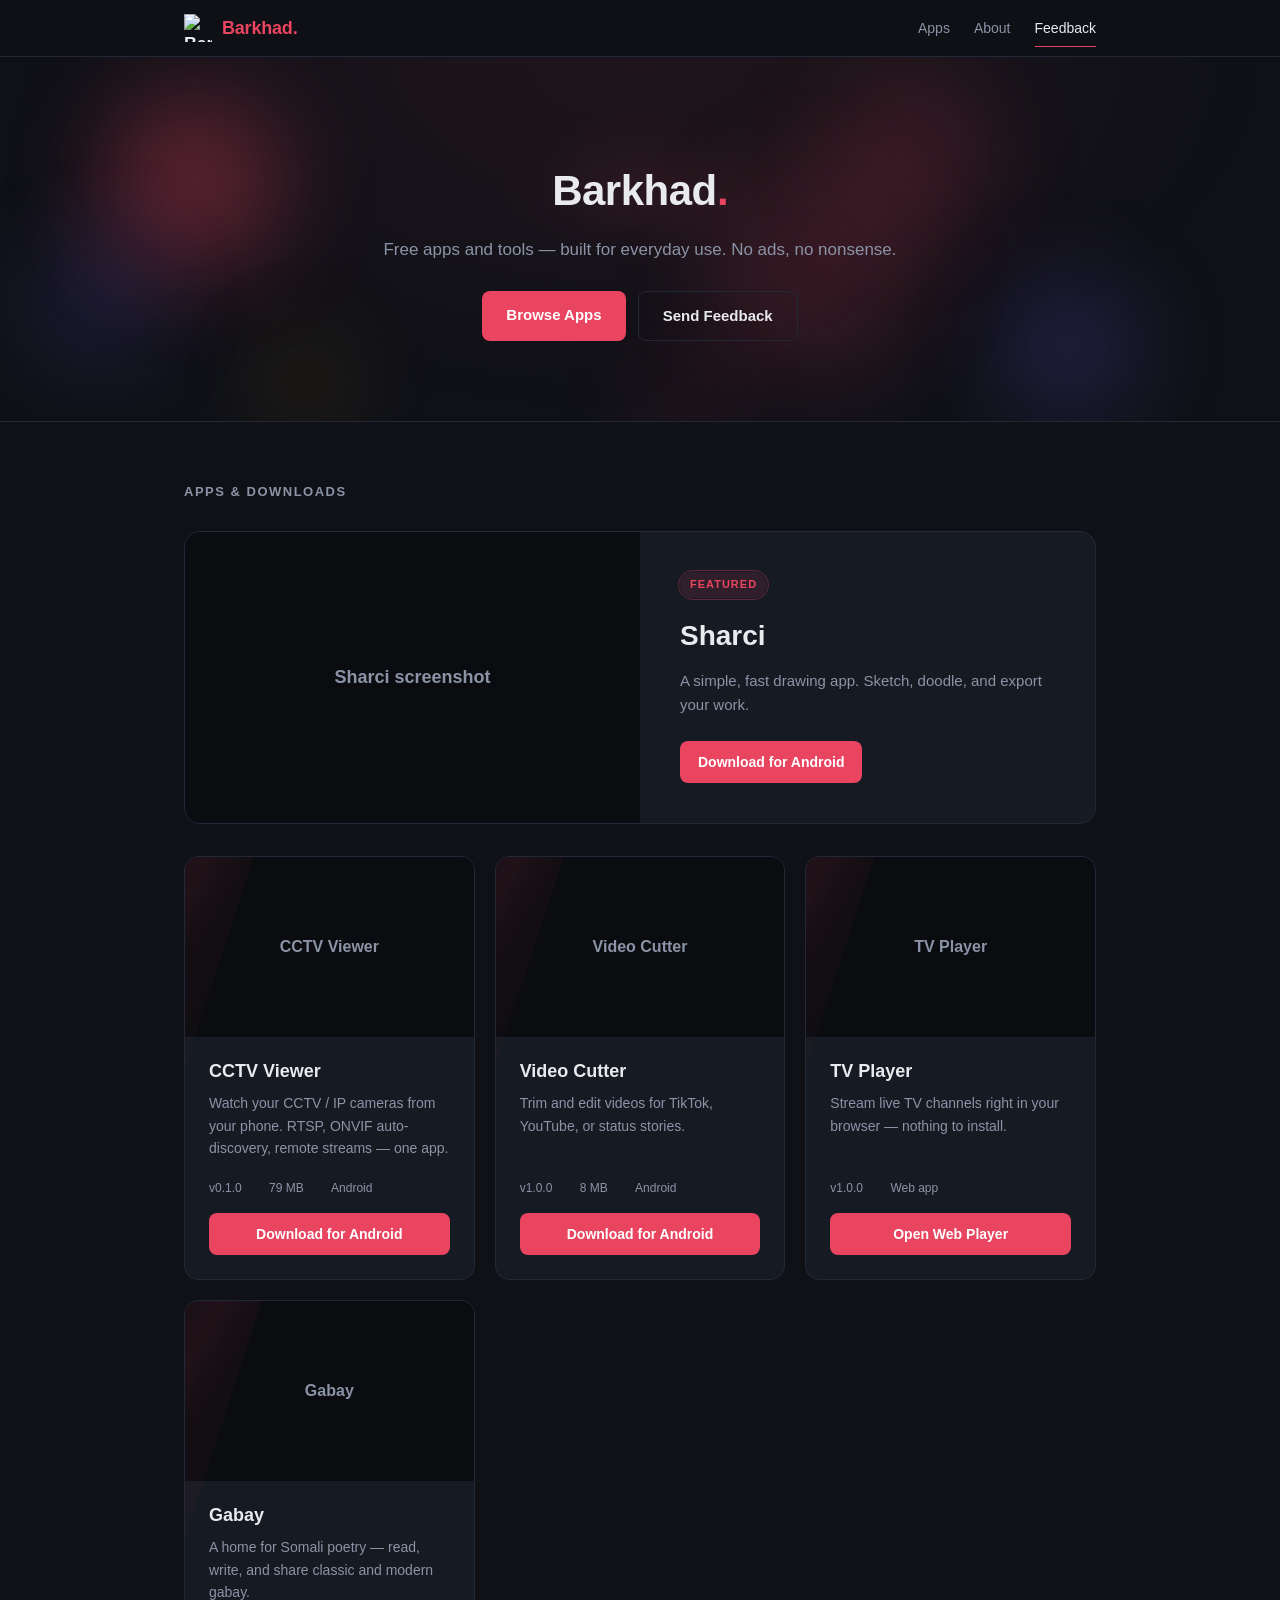
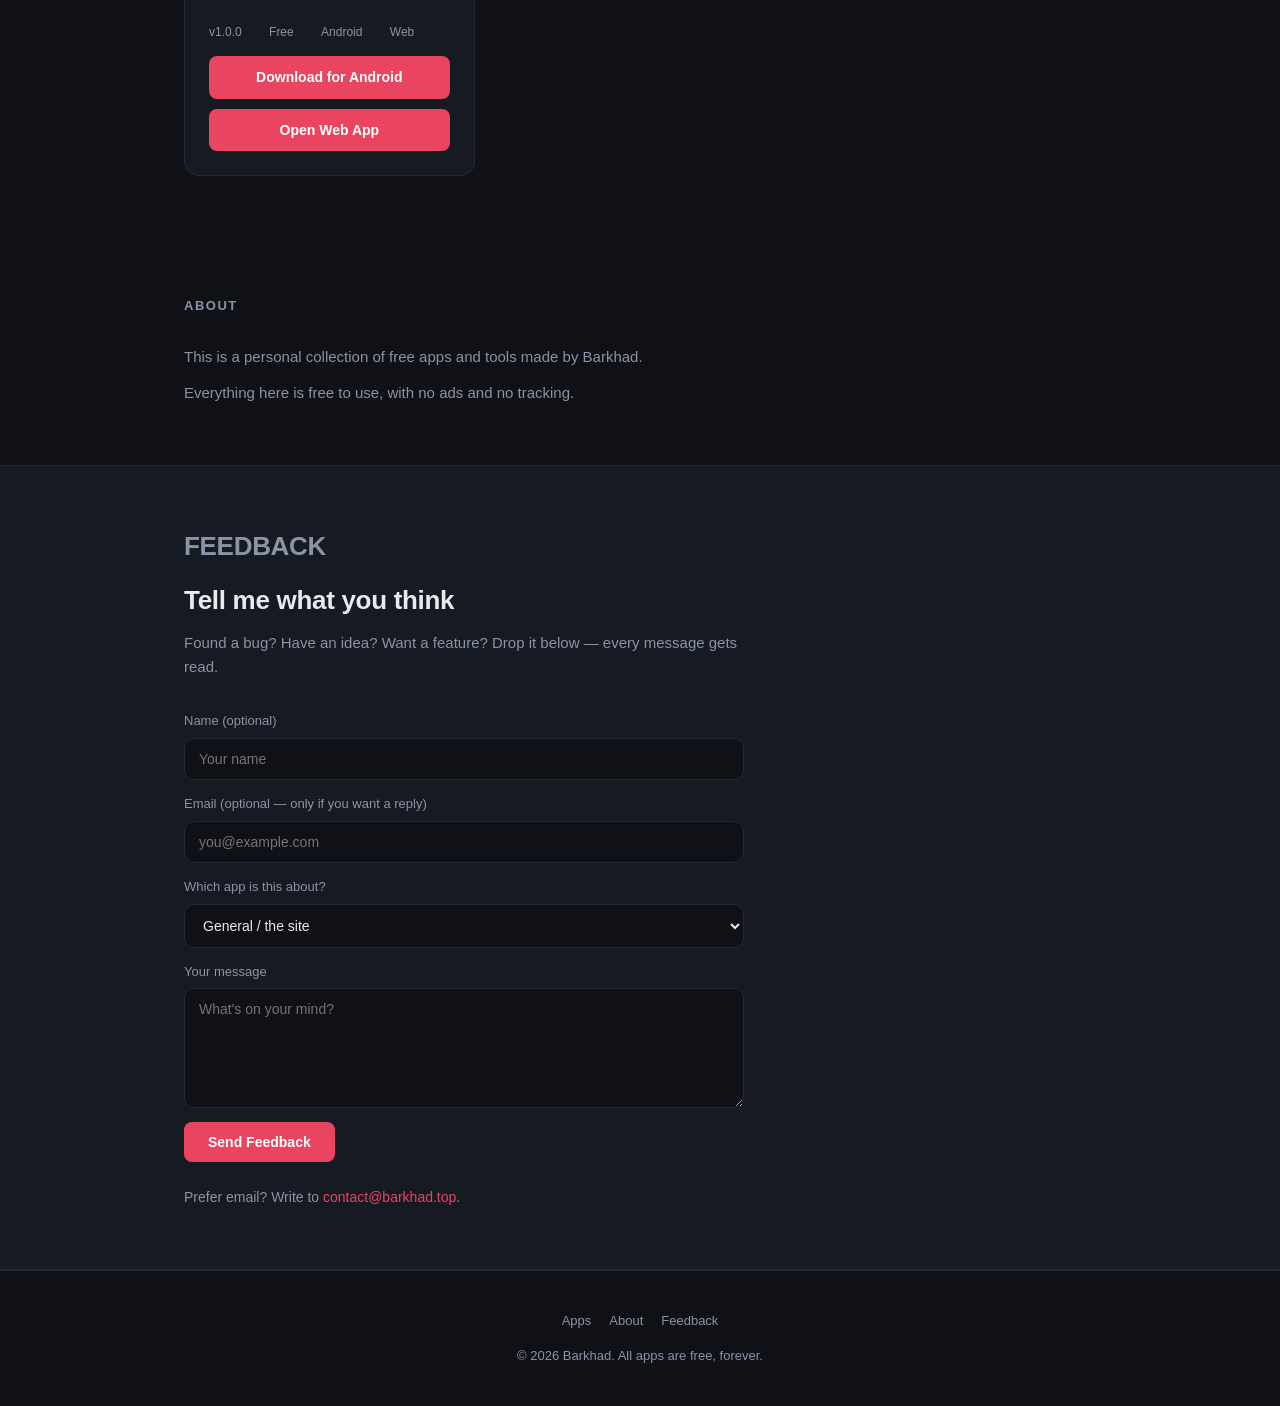
==== commit 8dbca88d: "Merge branch 'main' of https://github.com/BCAprogrammer/barkhad_website # Conflicts: #	index.html" ====
--- a/index.html
+++ b/index.html
@@ -9,7 +9,6 @@
 <link rel="canonical" href="https://barkhad.top/">
 <meta name="theme-color" content="#0f1117">
 
-<!-- Social preview -->
 <meta property="og:type" content="website">
 <meta property="og:site_name" content="Barkhad">
 <meta property="og:title" content="Barkhad — Free Apps &amp; Tools">
@@ -18,7 +17,6 @@
 <meta property="og:image" content="https://barkhad.top/Assets/images/logo.png">
 <meta name="twitter:card" content="summary_large_image">
 
-<!-- Favicon from your logo -->
 <link rel="icon" href="Assets/images/logo.png">
 
 <style>
@@ -32,10 +30,15 @@
     --accent-hover: #c73e54;
     --radius: 14px;
     --maxw: 960px;
+
+    --ease-out: cubic-bezier(0.22, 1, 0.36, 1);
+    --ease-in-out: cubic-bezier(0.65, 0, 0.35, 1);
+    --dur-fast: 0.25s;
+    --dur-med: 0.6s;
+    --dur-slow: 0.9s;
   }
 
   *, *::before, *::after { margin: 0; padding: 0; box-sizing: border-box; }
-
   html { scroll-behavior: smooth; }
 
   body {
@@ -44,226 +47,377 @@
     color: var(--text);
     line-height: 1.6;
     -webkit-font-smoothing: antialiased;
-    text-rendering: optimizeLegibility;
-  }
-
-  .container {
-    max-width: var(--maxw);
-    margin: 0 auto;
-    padding: 0 24px;
-  }
+    overflow-x: hidden;
+    position: relative;
+  }
+
+  .container { max-width: var(--maxw); margin: 0 auto; padding: 0 24px; }
 
   a { color: inherit; }
-
-  :focus-visible {
-    outline: 2px solid var(--accent);
-    outline-offset: 3px;
-    border-radius: 6px;
-  }
+  :focus-visible { outline: 2px solid var(--accent); outline-offset: 3px; border-radius: 6px; }
 
   .skip-link {
+    position: absolute; left: 8px; top: -100px; z-index: 200;
+    background: var(--accent); color: #fff; padding: 10px 16px;
+    border-radius: 8px; font-size: 14px; font-weight: 600;
+    text-decoration: none; transition: top .2s;
+  }
+  .skip-link:focus { top: 8px; }
+
+  .cursor-glow {
+    position: fixed; top: 0; left: 0;
+    width: 560px; height: 560px;
+    border-radius: 50%;
+    background: radial-gradient(circle,
+                rgba(233, 69, 96, 0.10) 0%,
+                rgba(233, 69, 96, 0.04) 35%,
+                transparent 65%);
+    transform: translate(-50%, -50%);
+    pointer-events: none;
+    z-index: 0;
+    opacity: 0;
+    transition: opacity 0.5s var(--ease-out);
+    will-change: transform;
+  }
+  .cursor-glow.on { opacity: 1; }
+  @media (hover: none), (pointer: coarse) { .cursor-glow { display: none; } }
+
+  .orb-field {
+    position: absolute; inset: 0;
+    overflow: hidden; pointer-events: none; z-index: 0;
+  }
+  .orb {
     position: absolute;
-    left: 8px;
-    top: -100px;
-    z-index: 200;
-    background: var(--accent);
-    color: #fff;
-    padding: 10px 16px;
-    border-radius: 8px;
-    font-size: 14px;
-    font-weight: 600;
-    text-decoration: none;
-    transition: top .2s;
-  }
-  .skip-link:focus { top: 8px; }
-
-  /* ── Navigation ── */
+    border-radius: 50%;
+    filter: blur(50px);
+    opacity: 0.35;
+    will-change: transform;
+  }
+  .orb:nth-child(1) { width: 180px; height: 180px; top: 10%; left: 8%;
+    background: #e94560; animation: drift1 22s ease-in-out infinite; }
+  .orb:nth-child(2) { width: 140px; height: 140px; top: 60%; left: 78%;
+    background: #6c5ce7; opacity: 0.22; animation: drift2 28s ease-in-out infinite; }
+  .orb:nth-child(3) { width: 220px; height: 220px; top: 30%; left: 55%;
+    background: #e94560; opacity: 0.15; animation: drift3 34s ease-in-out infinite; }
+  .orb:nth-child(4) { width: 100px; height: 100px; top: 75%; left: 20%;
+    background: #f39c12; opacity: 0.12; animation: drift1 26s ease-in-out infinite reverse; }
+  .orb:nth-child(5) { width: 160px; height: 160px; top: 5%; left: 65%;
+    background: #e94560; opacity: 0.18; animation: drift2 30s ease-in-out infinite reverse; }
+  .orb:nth-child(6) { width: 120px; height: 120px; top: 50%; left: 3%;
+    background: #6c5ce7; opacity: 0.20; animation: drift3 24s ease-in-out infinite; }
+  .orb:nth-child(7) { width: 90px;  height: 90px;  top: 85%; left: 50%;
+    background: #e94560; opacity: 0.15; animation: drift1 20s ease-in-out infinite; }
+
+  @keyframes drift1 {
+    0%, 100% { transform: translate(0, 0) scale(1); }
+    33%      { transform: translate(60px, -40px) scale(1.1); }
+    66%      { transform: translate(-30px, 50px) scale(0.95); }
+  }
+  @keyframes drift2 {
+    0%, 100% { transform: translate(0, 0) scale(1); }
+    50%      { transform: translate(-70px, -30px) scale(1.15); }
+  }
+  @keyframes drift3 {
+    0%, 100% { transform: translate(0, 0) scale(0.95); }
+    40%      { transform: translate(40px, 60px) scale(1.05); }
+    75%      { transform: translate(-50px, -20px) scale(1); }
+  }
+
+  .reveal {
+    opacity: 0;
+    transform: translateY(28px);
+    transition:
+      opacity var(--dur-slow) var(--ease-out),
+      transform var(--dur-slow) var(--ease-out);
+  }
+  .reveal.is-visible { opacity: 1; transform: none; }
+
+  .reveal-stagger > * {
+    opacity: 0;
+    transform: translateY(18px);
+    transition:
+      opacity 0.7s var(--ease-out),
+      transform 0.7s var(--ease-out);
+    transition-delay: calc(var(--i, 0) * 90ms);
+  }
+  .reveal-stagger.is-visible > * { opacity: 1; transform: none; }
+
+  .section-title.reveal {
+    letter-spacing: 3px;
+    transition:
+      opacity var(--dur-slow) var(--ease-out),
+      transform var(--dur-slow) var(--ease-out),
+      letter-spacing var(--dur-slow) var(--ease-out);
+  }
+  .section-title.reveal.is-visible { letter-spacing: 1.5px; }
+
   nav {
-    position: sticky;
-    top: 0;
-    z-index: 100;
+    position: sticky; top: 0; z-index: 100;
     background: rgba(15, 17, 23, 0.85);
     backdrop-filter: blur(12px);
     -webkit-backdrop-filter: blur(12px);
     border-bottom: 1px solid var(--border);
+    transition: background var(--dur-med) var(--ease-out);
+  }
+  nav.scrolled {
+    background: rgba(15, 17, 23, 0.95);
   }
 
   .nav-inner {
-    display: flex;
-    align-items: center;
-    justify-content: space-between;
-    gap: 16px;
-    height: 56px;
+    display: flex; align-items: center; justify-content: space-between;
+    gap: 16px; height: 56px;
   }
 
   .nav-logo {
-    display: flex;
-    align-items: center;
-    gap: 10px;
-    font-size: 18px;
-    font-weight: 700;
-    letter-spacing: -0.2px;
-    text-decoration: none;
-  }
-
+    display: flex; align-items: center; gap: 10px;
+    font-size: 18px; font-weight: 700;
+    letter-spacing: -0.2px; text-decoration: none;
+  }
   .nav-logo img {
-    width: 28px;
-    height: 28px;
-    object-fit: contain;
-    display: block;
-  }
-
+    width: 28px; height: 28px; object-fit: contain; display: block;
+    transition: transform 0.5s var(--ease-out);
+  }
+  .nav-logo:hover img { transform: rotate(-8deg) scale(1.08); }
   .nav-logo span { color: var(--accent); }
 
   .nav-links { display: flex; gap: 24px; }
-
   .nav-links a {
-    color: var(--muted);
-    text-decoration: none;
-    font-size: 14px;
-    transition: color 0.2s;
+    color: var(--muted); text-decoration: none;
+    font-size: 14px; transition: color 0.2s;
+    position: relative; padding: 6px 0;
+  }
+  .nav-links a::after {
+    content: "";
+    position: absolute; left: 0; right: 0; bottom: -2px;
+    height: 1.5px;
+    background: var(--accent);
+    transform: scaleX(0);
+    transform-origin: left;
+    transition: transform var(--dur-med) var(--ease-out);
   }
   .nav-links a:hover { color: var(--text); }
-
-  /* ── Hero ── */
+  .nav-links a:hover::after { transform: scaleX(1); }
+  .nav-links a.active { color: var(--text); }
+  .nav-links a.active::after { transform: scaleX(1); }
+
   header {
+    position: relative;
     padding: 100px 0 80px;
     text-align: center;
     border-bottom: 1px solid var(--border);
     background: radial-gradient(ellipse at 50% 0%, rgba(233, 69, 96, 0.08) 0%, transparent 70%);
+    overflow: hidden;
+    isolation: isolate;
+  }
+  header > .container { position: relative; z-index: 2; }
+
+  .hero-title-wrap {
+    position: relative;
+    display: inline-block;
+    margin-bottom: 12px;
   }
 
   header h1 {
-    font-size: 42px;
-    font-weight: 700;
+    font-size: 42px; font-weight: 700;
     letter-spacing: -0.5px;
-    margin-bottom: 12px;
-  }
-  header h1 span { color: var(--accent); }
+    margin: 0;
+    position: relative;
+    display: inline-block;
+    clip-path: inset(0 100% 0 0);
+    animation: beam-reveal 0.95s cubic-bezier(0.65, 0, 0.35, 1) 0.15s forwards;
+  }
+
+  @keyframes beam-reveal {
+    0%   { clip-path: inset(0 100% 0 0); }
+    100% { clip-path: inset(0 0 0 0); }
+  }
+
+  .hero-beam {
+    position: absolute;
+    top: -20%; bottom: -20%;
+    left: -25%;
+    width: 70px;
+    background: linear-gradient(90deg,
+                transparent 0%,
+                rgba(233, 69, 96, 0.55) 42%,
+                rgba(255, 210, 220, 0.95) 50%,
+                rgba(233, 69, 96, 0.55) 58%,
+                transparent 100%);
+    filter: blur(5px);
+    pointer-events: none;
+    z-index: 2;
+    opacity: 0;
+    animation: beam-sweep 1.0s cubic-bezier(0.65, 0, 0.35, 1) 0.10s forwards;
+  }
+
+  @keyframes beam-sweep {
+    0%   { opacity: 0; left: -25%; }
+    15%  { opacity: 1; }
+    85%  { opacity: 1; }
+    100% { opacity: 0; left: 110%; }
+  }
+
+  .hero-glow {
+    position: absolute;
+    inset: -30px -50px;
+    background: radial-gradient(ellipse at center,
+                rgba(233, 69, 96, 0.42) 0%,
+                rgba(233, 69, 96, 0.12) 42%,
+                transparent 70%);
+    filter: blur(22px);
+    pointer-events: none;
+    z-index: 0;
+    opacity: 0;
+    animation: glow-flare 1.8s cubic-bezier(0.22, 1, 0.36, 1) 0.25s forwards;
+  }
+
+  @keyframes glow-flare {
+    0%   { opacity: 0;    transform: scale(0.85); }
+    40%  { opacity: 0.95; transform: scale(1.05); }
+    100% { opacity: 0.28; transform: scale(1); }
+  }
+
+  header h1 span {
+    color: var(--accent);
+    display: inline-block;
+    animation:
+      dot-pop   0.55s cubic-bezier(0.34, 1.56, 0.64, 1) 1.00s both,
+      dot-pulse 2.6s  ease-in-out                       1.60s infinite;
+  }
+
+  @keyframes dot-pop {
+    0%   { transform: scale(0.4);  opacity: 0.3; }
+    65%  { transform: scale(1.30); opacity: 1;   }
+    100% { transform: scale(1);    opacity: 1;   }
+  }
+
+  @keyframes dot-pulse {
+    0%, 100% { transform: translateY(0);    opacity: 1;   }
+    50%      { transform: translateY(-4px); opacity: 0.7; }
+  }
+
+  @keyframes hero-in {
+    to { opacity: 1; transform: none; }
+  }
 
   header p {
-    font-size: 17px;
-    color: var(--muted);
-    max-width: 480px;
-    margin: 0 auto;
+    font-size: 17px; color: var(--muted);
+    max-width: 520px; margin: 0 auto;
+    opacity: 0; transform: translateY(20px);
+    animation: hero-in 0.9s var(--ease-out) 1.15s forwards;
   }
 
   .hero-btns {
-    display: flex;
-    gap: 12px;
-    justify-content: center;
-    margin-top: 28px;
+    display: flex; gap: 12px;
+    justify-content: center; margin-top: 28px;
+    opacity: 0; transform: translateY(20px);
+    animation: hero-in 0.9s var(--ease-out) 1.35s forwards;
   }
   .hero-btns .btn { padding: 12px 24px; font-size: 15px; }
 
-  /* ── Stats ── */
-  .stats {
-    padding: 40px 0;
-    border-bottom: 1px solid var(--border);
-  }
-
-  .stats-grid {
-    display: grid;
-    grid-template-columns: repeat(3, 1fr);
-    gap: 20px;
-    text-align: center;
-  }
-
-  .stat-number {
-    font-size: 32px;
-    font-weight: 700;
-    color: var(--accent);
-    margin-bottom: 4px;
-  }
-
-  .stat-label {
-    font-size: 13px;
-    color: var(--muted);
-    text-transform: uppercase;
-    letter-spacing: 1px;
-  }
-
-  /* ── Sections ── */
-  section { padding: 60px 0; }
+  section { padding: 60px 0; position: relative; }
 
   .section-title {
-    font-size: 13px;
-    font-weight: 600;
-    text-transform: uppercase;
-    letter-spacing: 1.5px;
-    color: var(--muted);
-    margin-bottom: 28px;
-  }
-
-  /* ── Featured app ── */
+    font-size: 13px; font-weight: 600;
+    text-transform: uppercase; letter-spacing: 1.5px;
+    color: var(--muted); margin-bottom: 28px;
+  }
+
+  .btn {
+    display: inline-block; background: var(--accent); color: #fff;
+    padding: 10px 18px; border-radius: 8px;
+    text-decoration: none; font-size: 14px; font-weight: 600;
+    text-align: center; transition: background 0.2s, transform 0.2s;
+    border: none; cursor: pointer; font-family: inherit;
+    position: relative; overflow: hidden;
+  }
+  .btn::before {
+    content: "";
+    position: absolute; top: 0; left: -100%;
+    width: 100%; height: 100%;
+    background: linear-gradient(120deg,
+                transparent 0%,
+                rgba(255,255,255,0.22) 50%,
+                transparent 100%);
+    transition: left 0.6s var(--ease-out);
+    pointer-events: none;
+  }
+  .btn:hover { background: var(--accent-hover); transform: translateY(-1px); }
+  .btn:hover::before { left: 100%; }
+  .btn:active { transform: translateY(0); }
+
+  .btn-outline {
+    background: transparent; border: 1px solid var(--border);
+    color: var(--text);
+  }
+  .btn-outline::before { background: linear-gradient(120deg,
+                transparent 0%,
+                rgba(233, 69, 96, 0.18) 50%,
+                transparent 100%); }
+  .btn-outline:hover { background: var(--card); border-color: var(--accent); }
+
+  .btn-row { display: flex; gap: 10px; flex-wrap: wrap; }
+  .btn-row .btn { flex: 1; min-width: 120px; }
+
   .featured-app {
-    display: grid;
-    grid-template-columns: 1fr 1fr;
-    background: var(--card);
-    border: 1px solid var(--border);
-    border-radius: 16px;
-    overflow: hidden;
-    margin-bottom: 40px;
+    display: grid; grid-template-columns: 1fr 1fr;
+    background: var(--card); border: 1px solid var(--border);
+    border-radius: 16px; overflow: hidden;
+    margin-bottom: 32px;
+    position: relative;
+    transition: border-color 0.4s var(--ease-out),
+                transform 0.5s var(--ease-out),
+                box-shadow 0.5s var(--ease-out);
+  }
+  .featured-app:hover {
+    border-color: var(--accent);
+    transform: translateY(-3px);
+    box-shadow: 0 24px 60px rgba(0, 0, 0, 0.55);
   }
 
   .featured-image {
+    position: relative; display: grid; place-items: center;
+    min-height: 280px; background: #0a0c10; overflow: hidden;
+  }
+  .featured-image img {
+    grid-area: 1 / 1; position: relative; z-index: 1;
+    width: 100%; height: 100%; object-fit: cover; display: block;
+    transition: transform 0.8s var(--ease-out);
+    will-change: transform;
+  }
+  .featured-image .img-fallback {
+    grid-area: 1 / 1; font-size: 18px; font-weight: 600;
+    color: var(--muted); text-align: center; padding: 20px;
+  }
+
+  .featured-content {
+    padding: 40px; display: flex; flex-direction: column;
+    justify-content: center; align-items: flex-start;
+  }
+
+  .featured-badge {
+    display: inline-block; font-size: 11px; font-weight: 700;
+    text-transform: uppercase; letter-spacing: 1px;
+    color: var(--accent); background: rgba(233, 69, 96, 0.12);
+    padding: 4px 10px; border-radius: 20px; margin-bottom: 16px;
     position: relative;
-    display: grid;
-    place-items: center;
-    min-height: 280px;
-    background: #0a0c10;
-    overflow: hidden;
-  }
-
-  .featured-image img {
-    grid-area: 1 / 1;
-    position: relative;
-    z-index: 1;
-    width: 100%;
-    height: 100%;
-    object-fit: cover;
-    display: block;
-  }
-
-  .featured-image .img-fallback {
-    grid-area: 1 / 1;
-    font-size: 18px;
-    font-weight: 600;
-    color: var(--muted);
-    text-align: center;
-    padding: 20px;
-  }
-
-  .featured-content {
-    padding: 40px;
-    display: flex;
-    flex-direction: column;
-    justify-content: center;
-    align-items: flex-start;
-  }
-
-  .featured-badge {
-    display: inline-block;
-    font-size: 11px;
-    font-weight: 700;
-    text-transform: uppercase;
-    letter-spacing: 1px;
-    color: var(--accent);
-    background: rgba(233, 69, 96, 0.12);
-    padding: 4px 10px;
+  }
+  .featured-badge::after {
+    content: "";
+    position: absolute; inset: -2px;
     border-radius: 20px;
-    margin-bottom: 16px;
+    border: 1px solid rgba(233, 69, 96, 0.35);
+    animation: badge-pulse 2.4s ease-in-out infinite;
+    pointer-events: none;
+  }
+  @keyframes badge-pulse {
+    0%, 100% { opacity: 0.6; transform: scale(1); }
+    50%      { opacity: 0;   transform: scale(1.25); }
   }
 
   .featured-content h2 { font-size: 28px; margin-bottom: 10px; }
-
-  .featured-content p {
-    color: var(--muted);
-    margin-bottom: 24px;
-    font-size: 15px;
-  }
-
-  /* ── App grid ── */
+  .featured-content p { color: var(--muted); margin-bottom: 24px; font-size: 15px; }
+
   .apps {
     display: grid;
     grid-template-columns: repeat(auto-fill, minmax(280px, 1fr));
@@ -271,112 +425,145 @@
   }
 
   .app-card {
+    background: var(--card); border: 1px solid var(--border);
+    border-radius: var(--radius); overflow: hidden;
+    display: flex; flex-direction: column;
+    transition: border-color 0.3s var(--ease-out),
+                transform 0.4s var(--ease-out),
+                box-shadow 0.4s var(--ease-out);
+    position: relative;
+  }
+  .app-card::after {
+    content: "";
+    position: absolute; top: 0; left: -60%;
+    width: 60%; height: 100%;
+    background: linear-gradient(105deg,
+                transparent 0%,
+                rgba(233, 69, 96, 0.10) 45%,
+                rgba(233, 69, 96, 0.05) 55%,
+                transparent 100%);
+    transform: skewX(-18deg);
+    transition: left 0.85s var(--ease-out);
+    pointer-events: none; z-index: 3;
+  }
+  .app-card:hover::after { left: 130%; }
+
+  .app-card:hover {
+    border-color: var(--accent);
+    transform: translateY(-6px);
+    box-shadow: 0 16px 44px rgba(0, 0, 0, 0.5),
+                0 0 0 1px rgba(233, 69, 96, 0.15);
+  }
+
+  .app-image {
+    position: relative; display: grid; place-items: center;
+    aspect-ratio: 16 / 10; background: #0a0c10; overflow: hidden;
+  }
+  .app-image img {
+    grid-area: 1 / 1; position: relative; z-index: 1;
+    width: 100%; height: 100%; object-fit: cover; display: block;
+    transition: transform 0.7s var(--ease-out);
+  }
+  .app-card:hover .app-image img { transform: scale(1.06); }
+
+  .img-fallback {
+    grid-area: 1 / 1; font-size: 16px; font-weight: 600;
+    color: var(--muted); text-align: center; padding: 20px;
+  }
+
+  .app-content {
+    padding: 20px 24px 24px;
+    display: flex; flex-direction: column; flex-grow: 1;
+  }
+
+  .app-card h3 { font-size: 18px; font-weight: 600; margin-bottom: 6px; }
+  .app-card p {
+    font-size: 14px; color: var(--muted);
+    margin-bottom: 20px; flex-grow: 1;
+  }
+
+  .app-meta {
+    font-size: 12px; color: var(--muted);
+    margin-bottom: 14px; display: flex; gap: 12px; flex-wrap: wrap;
+  }
+  .app-meta span {
+    position: relative;
+  }
+  .app-meta span + span::before {
+    content: "·"; margin-right: 12px; color: var(--border);
+  }
+
+  #feedback {
     background: var(--card);
-    border: 1px solid var(--border);
-    border-radius: var(--radius);
-    overflow: hidden;
+    border-top: 1px solid var(--border);
+    border-bottom: 1px solid var(--border);
+  }
+
+  #feedback .section-title { margin-bottom: 12px; }
+
+  #feedback h2 {
+    font-size: 26px;
+    margin-bottom: 10px;
+    letter-spacing: -0.3px;
+  }
+
+  #feedback .lead {
+    color: var(--muted);
+    font-size: 15px;
+    max-width: 560px;
+    margin-bottom: 32px;
+  }
+
+  .feedback-form {
+    display: grid;
+    gap: 14px;
+    max-width: 560px;
+  }
+
+  .field {
     display: flex;
     flex-direction: column;
-    opacity: 0;
-    animation: fadeInUp 0.5s ease forwards;
-    transition: border-color 0.2s, transform 0.2s, box-shadow 0.2s;
-  }
-
-  .app-card:nth-child(1) { animation-delay: 0.05s; }
-  .app-card:nth-child(2) { animation-delay: 0.15s; }
-  .app-card:nth-child(3) { animation-delay: 0.25s; }
-  .app-card:nth-child(4) { animation-delay: 0.35s; }
-
-  .app-card:hover {
+    gap: 6px;
+  }
+
+  .field label {
+    font-size: 13px;
+    color: var(--muted);
+    font-weight: 500;
+  }
+
+  .field input,
+  .field textarea,
+  .field select {
+    background: var(--bg);
+    border: 1px solid var(--border);
+    color: var(--text);
+    padding: 12px 14px;
+    border-radius: 10px;
+    font-size: 14px;
+    font-family: inherit;
+    transition: border-color 0.2s, box-shadow 0.3s var(--ease-out);
+  }
+  .field input:focus,
+  .field textarea:focus,
+  .field select:focus {
+    outline: none;
     border-color: var(--accent);
-    transform: translateY(-4px);
-    box-shadow: 0 12px 40px rgba(0, 0, 0, 0.4);
-  }
-
-  .app-image {
-    position: relative;
-    display: grid;
-    place-items: center;
-    aspect-ratio: 16 / 10;
-    background: #0a0c10;
-    overflow: hidden;
-  }
-
-  /* Sits behind the image; visible only if the image fails to load */
-  .img-fallback {
-    grid-area: 1 / 1;
-    font-size: 16px;
-    font-weight: 600;
-    color: var(--muted);
-    text-align: center;
-    padding: 20px;
-    user-select: none;
-  }
-
-  .app-image img {
-    grid-area: 1 / 1;
-    position: relative;
-    z-index: 1;
-    width: 100%;
-    height: 100%;
-    object-fit: cover;
-    display: block;
-    transition: transform 0.4s ease;
-  }
-
-  .app-card:hover .app-image img { transform: scale(1.05); }
-
-  .app-content {
-    padding: 20px 24px 24px;
-    display: flex;
-    flex-direction: column;
-    flex-grow: 1;
-  }
-
-  .app-card h3 { font-size: 18px; font-weight: 600; margin-bottom: 6px; }
-
-  .app-card p {
+    box-shadow: 0 0 0 4px rgba(233, 69, 96, 0.10);
+  }
+
+  .field textarea { resize: vertical; min-height: 120px; }
+
+  .feedback-form .btn { justify-self: start; padding: 12px 24px; }
+
+  .feedback-alt {
+    margin-top: 24px;
     font-size: 14px;
     color: var(--muted);
-    margin-bottom: 20px;
-    flex-grow: 1;
-  }
-
-  .app-meta {
-    font-size: 12px;
-    color: var(--muted);
-    margin-bottom: 14px;
-    display: flex;
-    gap: 12px;
-    flex-wrap: wrap;
-  }
-
-  /* ── Buttons ── */
-  .btn {
-    display: inline-block;
-    background: var(--accent);
-    color: #fff;
-    padding: 10px 18px;
-    border-radius: 8px;
-    text-decoration: none;
-    font-size: 14px;
-    font-weight: 600;
-    text-align: center;
-    transition: background 0.2s;
-  }
-  .btn:hover { background: var(--accent-hover); }
-
-  .btn-outline {
-    background: transparent;
-    border: 1px solid var(--border);
-    color: var(--text);
-  }
-  .btn-outline:hover { background: var(--card); border-color: var(--accent); }
-
-  .btn-row { display: flex; gap: 10px; }
-  .btn-row .btn { flex: 1; }
-
-  /* ── About ── */
+  }
+  .feedback-alt a { color: var(--accent); text-decoration: none; }
+  .feedback-alt a:hover { text-decoration: underline; }
+
   #about p {
     color: var(--muted);
     max-width: 640px;
@@ -384,7 +571,6 @@
   }
   #about p + p { margin-top: 12px; }
 
-  /* ── Footer ── */
   footer {
     padding: 40px 0;
     border-top: 1px solid var(--border);
@@ -392,23 +578,14 @@
     font-size: 13px;
     color: var(--muted);
   }
-  footer a { color: var(--muted); text-decoration: none; }
+  footer a { color: var(--muted); text-decoration: none; transition: color 0.2s; }
   footer a:hover { color: var(--text); }
   footer .foot-links {
-    display: flex;
-    gap: 18px;
-    justify-content: center;
-    flex-wrap: wrap;
+    display: flex; gap: 18px;
+    justify-content: center; flex-wrap: wrap;
     margin-bottom: 14px;
   }
 
-  /* ── Animations ── */
-  @keyframes fadeInUp {
-    from { opacity: 0; transform: translateY(20px); }
-    to   { opacity: 1; transform: translateY(0); }
-  }
-
-  /* ── Responsive ── */
   @media (max-width: 700px) {
     .featured-app { grid-template-columns: 1fr; }
     .featured-image { min-height: 200px; }
@@ -419,30 +596,31 @@
     header { padding: 60px 0 40px; }
     header h1 { font-size: 32px; }
     .apps { grid-template-columns: 1fr; }
-    .stats-grid { gap: 12px; }
-    .stat-number { font-size: 24px; }
-    .stat-label { font-size: 11px; letter-spacing: .5px; }
     .hero-btns { flex-direction: column; align-items: center; }
     .hero-btns .btn { width: 100%; max-width: 280px; }
+    #feedback h2 { font-size: 22px; }
+    .orb { filter: blur(60px); }
   }
 
   @media (max-width: 520px) {
-    .nav-links { gap: 16px; }
+    .nav-links { gap: 14px; }
     .nav-links a { font-size: 13px; }
     .nav-logo img { width: 24px; height: 24px; }
   }
 
-  /* ── Reduced motion ── */
   @media (prefers-reduced-motion: reduce) {
-    html { scroll-behavior: auto; }
     *, *::before, *::after {
-      animation-duration: 0.01ms !important;
+      animation-duration: 0.001ms !important;
       animation-iteration-count: 1 !important;
-      transition-duration: 0.01ms !important;
+      transition-duration: 0.001ms !important;
     }
-    .app-card { animation: none; opacity: 1; }
-    .app-card:hover { transform: none; }
-    .app-card:hover .app-image img { transform: none; }
+    header h1, header p, .hero-btns { opacity: 1; transform: none; }
+    header h1 { clip-path: none; animation: none; }
+    header h1 span { animation: none; }
+    .hero-beam, .hero-glow { display: none; }
+    .reveal { opacity: 1; transform: none; }
+    .reveal-stagger > * { opacity: 1; transform: none; }
+    .orb-field, .cursor-glow { display: none; }
   }
 </style>
 </head>
@@ -450,63 +628,54 @@
 
   <a class="skip-link" href="#main">Skip to content</a>
 
-  <!-- Navigation -->
-  <nav>
+  <div class="cursor-glow" aria-hidden="true"></div>
+
+  <nav id="nav">
     <div class="container nav-inner">
       <a href="/" class="nav-logo">
         <img src="Assets/images/logo.png" alt="Barkhad logo">
         <span>Barkhad<span>.</span></span>
       </a>
       <div class="nav-links">
-        <a href="#apps">Apps</a>
-        <a href="#about">About</a>
-        <a href="mailto:contact@barkhad.top">Contact</a>
+        <a href="#apps" data-nav="apps">Apps</a>
+        <a href="#about" data-nav="about">About</a>
+        <a href="#feedback" data-nav="feedback">Feedback</a>
       </div>
     </div>
   </nav>
 
   <main id="main">
 
-    <!-- Hero -->
     <header>
+      <div class="orb-field" aria-hidden="true">
+        <span class="orb"></span>
+        <span class="orb"></span>
+        <span class="orb"></span>
+        <span class="orb"></span>
+        <span class="orb"></span>
+        <span class="orb"></span>
+        <span class="orb"></span>
+      </div>
+
       <div class="container">
-        <h1>Barkhad<span>.</span></h1>
+        <div class="hero-title-wrap">
+          <span class="hero-glow" aria-hidden="true"></span>
+          <span class="hero-beam" aria-hidden="true"></span>
+          <h1>Barkhad<span>.</span></h1>
+        </div>
         <p>Free apps and tools — built for everyday use. No ads, no nonsense.</p>
         <div class="hero-btns">
           <a href="#apps" class="btn">Browse Apps</a>
-          <a href="#about" class="btn btn-outline">Learn More</a>
+          <a href="#feedback" class="btn btn-outline">Send Feedback</a>
         </div>
       </div>
     </header>
 
-    <!-- Stats -->
-    <section class="stats" aria-label="Key facts">
-      <div class="container stats-grid">
-        <div class="stat">
-          <div class="stat-number">4+</div>
-          <div class="stat-label">Apps Available</div>
-        </div>
-        <div class="stat">
-          <div class="stat-number">100%</div>
-          <div class="stat-label">Free Forever</div>
-        </div>
-        <div class="stat">
-          <div class="stat-number">0</div>
-          <div class="stat-label">Ads</div>
-        </div>
-      </div>
-    </section>
-
-    <!-- Apps -->
     <section id="apps">
       <div class="container">
-        <h2 class="section-title">Apps</h2>
-
-        <!-- ═══════════════════════════════════════════════════════ -->
-        <!-- FEATURED APP: SHARCI                                    -->
-        <!-- Image: Assets/images/sharci1.png                        -->
-        <!-- ═══════════════════════════════════════════════════════ -->
-        <div class="featured-app">
+        <h2 class="section-title reveal">Apps &amp; Downloads</h2>
+
+        <div class="featured-app reveal" data-tilt>
           <div class="featured-image">
             <span class="img-fallback" aria-hidden="true">Sharci screenshot</span>
             <img src="Assets/images/sharci1.png"
@@ -518,24 +687,38 @@
             <span class="featured-badge">Featured</span>
             <h2>Sharci</h2>
             <p>A simple, fast drawing app. Sketch, doodle, and export your work.</p>
-            <a href="Assets/apks/sharci.apk" class="btn" download>Download APK</a>
+            <a href="Assets/apks/sharci.apk" class="btn" download>Download for Android</a>
           </div>
         </div>
 
-        <!-- App grid -->
-        <div class="apps">
-
-          <!-- ═══════════════════════════════════════════════════ -->
-          <!-- APP 1: VIDEO CUTTER                                 -->
-          <!-- No image found in Assets/images.                    -->
-          <!-- Replace the placeholder with your screenshot:       -->
-          <!-- <img src="Assets/images/video-cutter.png" ...>       -->
-          <!-- ═══════════════════════════════════════════════════ -->
-          <article class="app-card">
+        <div class="apps reveal-stagger">
+
+          <article class="app-card" style="--i:0">
+            <div class="app-image">
+              <span class="img-fallback" aria-hidden="true">CCTV Viewer</span>
+              <img src="Assets/images/cctv-viewer.png"
+                   alt="CCTV Viewer app preview"
+                   width="800" height="500" loading="lazy" decoding="async"
+                   onerror="this.remove()">
+            </div>
+            <div class="app-content">
+              <h3>CCTV Viewer</h3>
+              <p>Watch your CCTV / IP cameras from your phone. RTSP, ONVIF auto-discovery, remote streams — one app.</p>
+              <div class="app-meta">
+                <span>v0.1.0</span>
+                <span>79 MB</span>
+                <span>Android</span>
+              </div>
+              <div class="btn-row">
+                <a href="https://github.com/BCAprogrammer/barkhad_website/releases/download/camera/camera.apk"
+                   class="btn" download>Download for Android</a>
+              </div>
+            </div>
+          </article>
+
+          <article class="app-card" style="--i:1">
             <div class="app-image">
               <span class="img-fallback" aria-hidden="true">Video Cutter</span>
-              <!-- 👇 Drop your Video Cutter image here when ready -->
-              <!-- <img src="Assets/images/video-cutter.png" alt="Video Cutter app preview" ...> -->
             </div>
             <div class="app-content">
               <h3>Video Cutter</h3>
@@ -547,19 +730,16 @@
               </div>
               <div class="btn-row">
                 <a href="https://github.com/BCAprogrammer/bcaprogrammer.github.io/releases/download/vid/app-x86_64-release.apk"
-                   class="btn" rel="noopener">Download APK</a>
+                   class="btn" rel="noopener">Download for Android</a>
               </div>
             </div>
           </article>
 
-          <!-- ═══════════════════════════════════════════════════ -->
-          <!-- APP 2: TV PLAYER  —  Assets/images/TV.png           -->
-          <!-- ═══════════════════════════════════════════════════ -->
-          <article class="app-card">
+          <article class="app-card" style="--i:2">
             <div class="app-image">
               <span class="img-fallback" aria-hidden="true">TV Player</span>
               <img src="Assets/images/TV.png"
-                   alt="TV Player app preview"
+                   alt="TV Player preview"
                    width="800" height="500" loading="lazy" decoding="async"
                    onerror="this.remove()">
             </div>
@@ -571,15 +751,12 @@
                 <span>Web app</span>
               </div>
               <div class="btn-row">
-                <a href="/tv/" class="btn">Open Player</a>
+                <a href="https://bcaprogrammer.github.io/tv/" class="btn">Open Web Player</a>
               </div>
             </div>
           </article>
 
-          <!-- ═══════════════════════════════════════════════════ -->
-          <!-- APP 3: GABAY  —  Assets/images/gabay.png            -->
-          <!-- ═══════════════════════════════════════════════════ -->
-          <article class="app-card">
+          <article class="app-card" style="--i:3">
             <div class="app-image">
               <span class="img-fallback" aria-hidden="true">Gabay</span>
               <img src="Assets/images/gabay.png"
@@ -594,12 +771,13 @@
                 <span>v1.0.0</span>
                 <span>Free</span>
                 <span>Android</span>
+                <span>Web</span>
               </div>
               <div class="btn-row">
                 <a href="https://github.com/BCAprogrammer/barkhad_website/releases/download/gabay_ccod/gabay_cod.apk"
-                   class="btn" download rel="noopener">Download APK</a>
+                   class="btn" download data-android>Download for Android</a>
                 <a href="/gabay/"
-                   class="btn btn-outline">Open Web App</a>
+                   class="btn" data-ios hidden>Open Web App</a>
               </div>
             </div>
           </article>
@@ -608,42 +786,174 @@
       </div>
     </section>
 
-    <!-- About -->
     <section id="about">
       <div class="container">
-        <h2 class="section-title">About</h2>
-        <p>This is a personal collection of free apps and tools made by Barkhad.</p>
-        <p>Everything here is free to use, with no ads and no tracking. If you find a bug or have an idea, get in touch.</p>
+        <h2 class="section-title reveal">About</h2>
+        <div class="reveal" style="transition-delay:.1s">
+          <p>This is a personal collection of free apps and tools made by Barkhad.</p>
+          <p>Everything here is free to use, with no ads and no tracking.</p>
+        </div>
       </div>
     </section>
 
+    <section id="feedback">
+      <div class="container">
+        <h2 class="section-title reveal">Feedback</h2>
+        <h2 class="reveal" style="transition-delay:.1s">Tell me what you think</h2>
+        <p class="lead reveal" style="transition-delay:.2s">
+          Found a bug? Have an idea? Want a feature? Drop it below — every message gets read.
+        </p>
+
+        <form class="feedback-form reveal" style="transition-delay:.3s"
+              action="https://formspree.io/f/YOUR_FORM_ID"
+              method="POST">
+          <div class="field">
+            <label for="fb-name">Name (optional)</label>
+            <input type="text" id="fb-name" name="name" placeholder="Your name" autocomplete="name">
+          </div>
+
+          <div class="field">
+            <label for="fb-email">Email (optional — only if you want a reply)</label>
+            <input type="email" id="fb-email" name="email" placeholder="you@example.com" autocomplete="email">
+          </div>
+
+          <div class="field">
+            <label for="fb-app">Which app is this about?</label>
+            <select id="fb-app" name="app">
+              <option value="general">General / the site</option>
+              <option value="sharci">Sharci</option>
+              <option value="cctv-viewer">CCTV Viewer</option>
+              <option value="video-cutter">Video Cutter</option>
+              <option value="tv-player">TV Player</option>
+              <option value="gabay">Gabay</option>
+            </select>
+          </div>
+
+          <div class="field">
+            <label for="fb-message">Your message</label>
+            <textarea id="fb-message" name="message"
+                      placeholder="What's on your mind?" required></textarea>
+          </div>
+
+          <button type="submit" class="btn">Send Feedback</button>
+        </form>
+
+        <p class="feedback-alt reveal" style="transition-delay:.4s">
+          Prefer email? Write to
+          <a href="mailto:contact@barkhad.top">contact@barkhad.top</a>.
+        </p>
+      </div>
+    </section>
+
   </main>
 
-  <!-- Footer -->
   <footer>
     <div class="container">
       <div class="foot-links">
         <a href="#apps">Apps</a>
         <a href="#about">About</a>
-        <a href="mailto:contact@barkhad.top">contact@barkhad.top</a>
+        <a href="#feedback">Feedback</a>
       </div>
       <p>© 2026 Barkhad. All apps are free, forever.</p>
     </div>
   </footer>
 
-  <!-- Structured data for search engines -->
-  <script type="application/ld+json">
-  {
-    "@context": "https://schema.org",
-    "@type": "WebSite",
-    "name": "Barkhad",
-    "url": "https://barkhad.top/",
-    "description": "Free apps and tools built for everyday use. No ads, no nonsense.",
-    "author": {
-      "@type": "Person",
-      "name": "Barkhad"
-    }
-  }
+  <script>
+    (function () {
+      const reduced = window.matchMedia('(prefers-reduced-motion: reduce)').matches;
+      const isTouch = window.matchMedia('(hover: none), (pointer: coarse)').matches;
+
+      if (!reduced && !isTouch) {
+        const glow = document.querySelector('.cursor-glow');
+        let x = window.innerWidth / 2, y = window.innerHeight / 2;
+        let tx = x, ty = y;
+
+        window.addEventListener('mousemove', (e) => {
+          tx = e.clientX; ty = e.clientY;
+          glow.classList.add('on');
+        });
+        window.addEventListener('mouseleave', () => glow.classList.remove('on'));
+
+        (function raf() {
+          x += (tx - x) * 0.12;
+          y += (ty - y) * 0.12;
+          glow.style.transform = `translate(${x}px, ${y}px) translate(-50%, -50%)`;
+          requestAnimationFrame(raf);
+        })();
+      }
+
+      const revealEls = document.querySelectorAll('.reveal, .reveal-stagger');
+      if ('IntersectionObserver' in window && !reduced) {
+        const io = new IntersectionObserver((entries) => {
+          entries.forEach((entry) => {
+            if (entry.isIntersecting) {
+              entry.target.classList.add('is-visible');
+              io.unobserve(entry.target);
+            }
+          });
+        }, { threshold: 0.12, rootMargin: '0px 0px -60px 0px' });
+
+        revealEls.forEach((el) => io.observe(el));
+      } else {
+        revealEls.forEach((el) => el.classList.add('is-visible'));
+      }
+
+      const nav = document.getElementById('nav');
+      const navLinks = document.querySelectorAll('.nav-links a[data-nav]');
+      const sections = ['apps', 'about', 'feedback']
+        .map((id) => document.getElementById(id))
+        .filter(Boolean);
+
+      if ('IntersectionObserver' in window && sections.length) {
+        const navIo = new IntersectionObserver((entries) => {
+          entries.forEach((entry) => {
+            if (!entry.isIntersecting) return;
+            const id = entry.target.id;
+            navLinks.forEach((a) => {
+              a.classList.toggle('active', a.dataset.nav === id);
+            });
+          });
+        }, { rootMargin: '-40% 0px -55% 0px', threshold: 0 });
+
+        sections.forEach((s) => navIo.observe(s));
+      }
+
+      let ticking = false;
+      window.addEventListener('scroll', () => {
+        if (ticking) return;
+        ticking = true;
+        requestAnimationFrame(() => {
+          nav.classList.toggle('scrolled', window.scrollY > 20);
+          ticking = false;
+        });
+      }, { passive: true });
+
+      if (!reduced && !isTouch) {
+        document.querySelectorAll('[data-tilt]').forEach((card) => {
+          const img = card.querySelector('.featured-image img');
+          if (!img) return;
+          card.addEventListener('mousemove', (e) => {
+            const r = card.getBoundingClientRect();
+            const px = (e.clientX - r.left) / r.width - 0.5;
+            const py = (e.clientY - r.top) / r.height - 0.5;
+            img.style.transform =
+              `scale(1.08) translate(${px * -12}px, ${py * -12}px)`;
+          });
+          card.addEventListener('mouseleave', () => {
+            img.style.transform = '';
+          });
+        });
+      }
+    })();
+
+    (function () {
+      const isIOS =
+        /iPad|iPhone|iPod/.test(navigator.userAgent) ||
+        (navigator.platform === 'MacIntel' && navigator.maxTouchPoints > 1);
+      if (!isIOS) return;
+      document.querySelectorAll('[data-android]').forEach(el => el.hidden = true);
+      document.querySelectorAll('[data-ios]').forEach(el => el.hidden = false);
+    })();
   </script>
 
 </body>
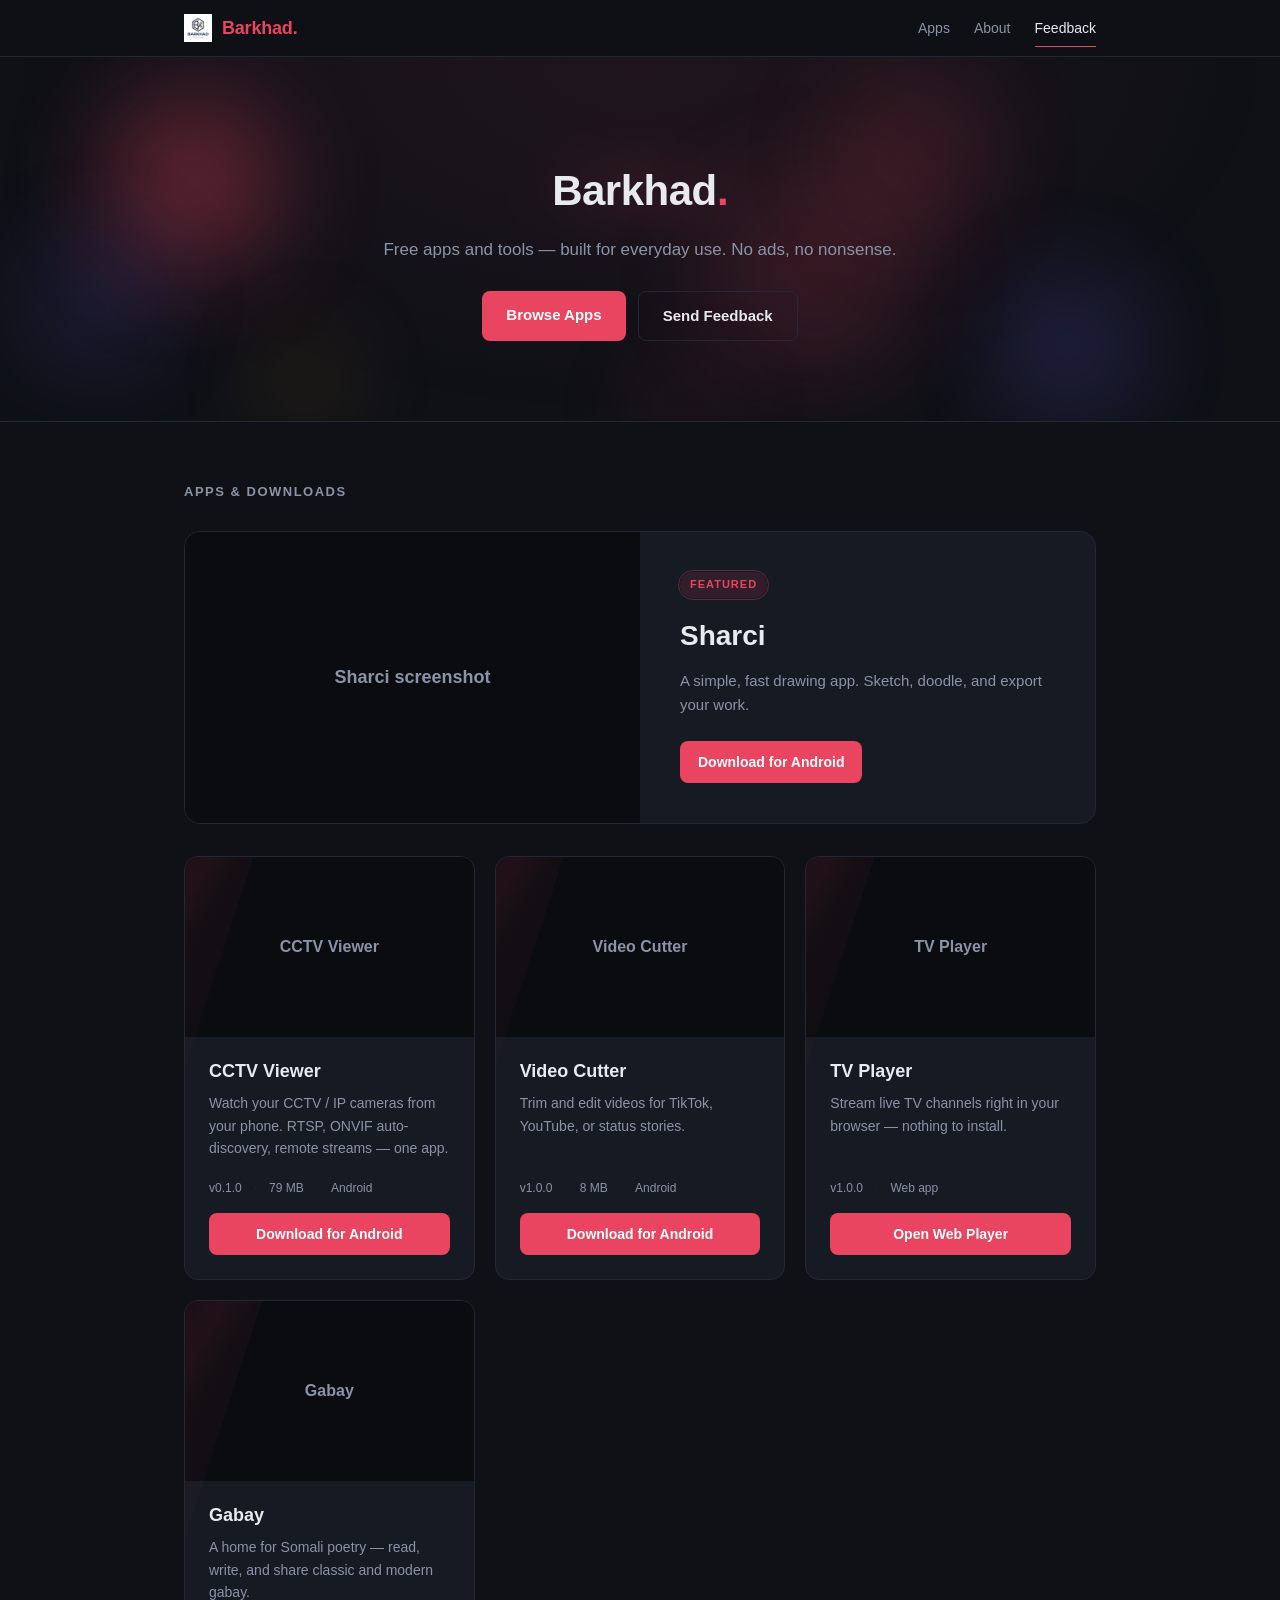
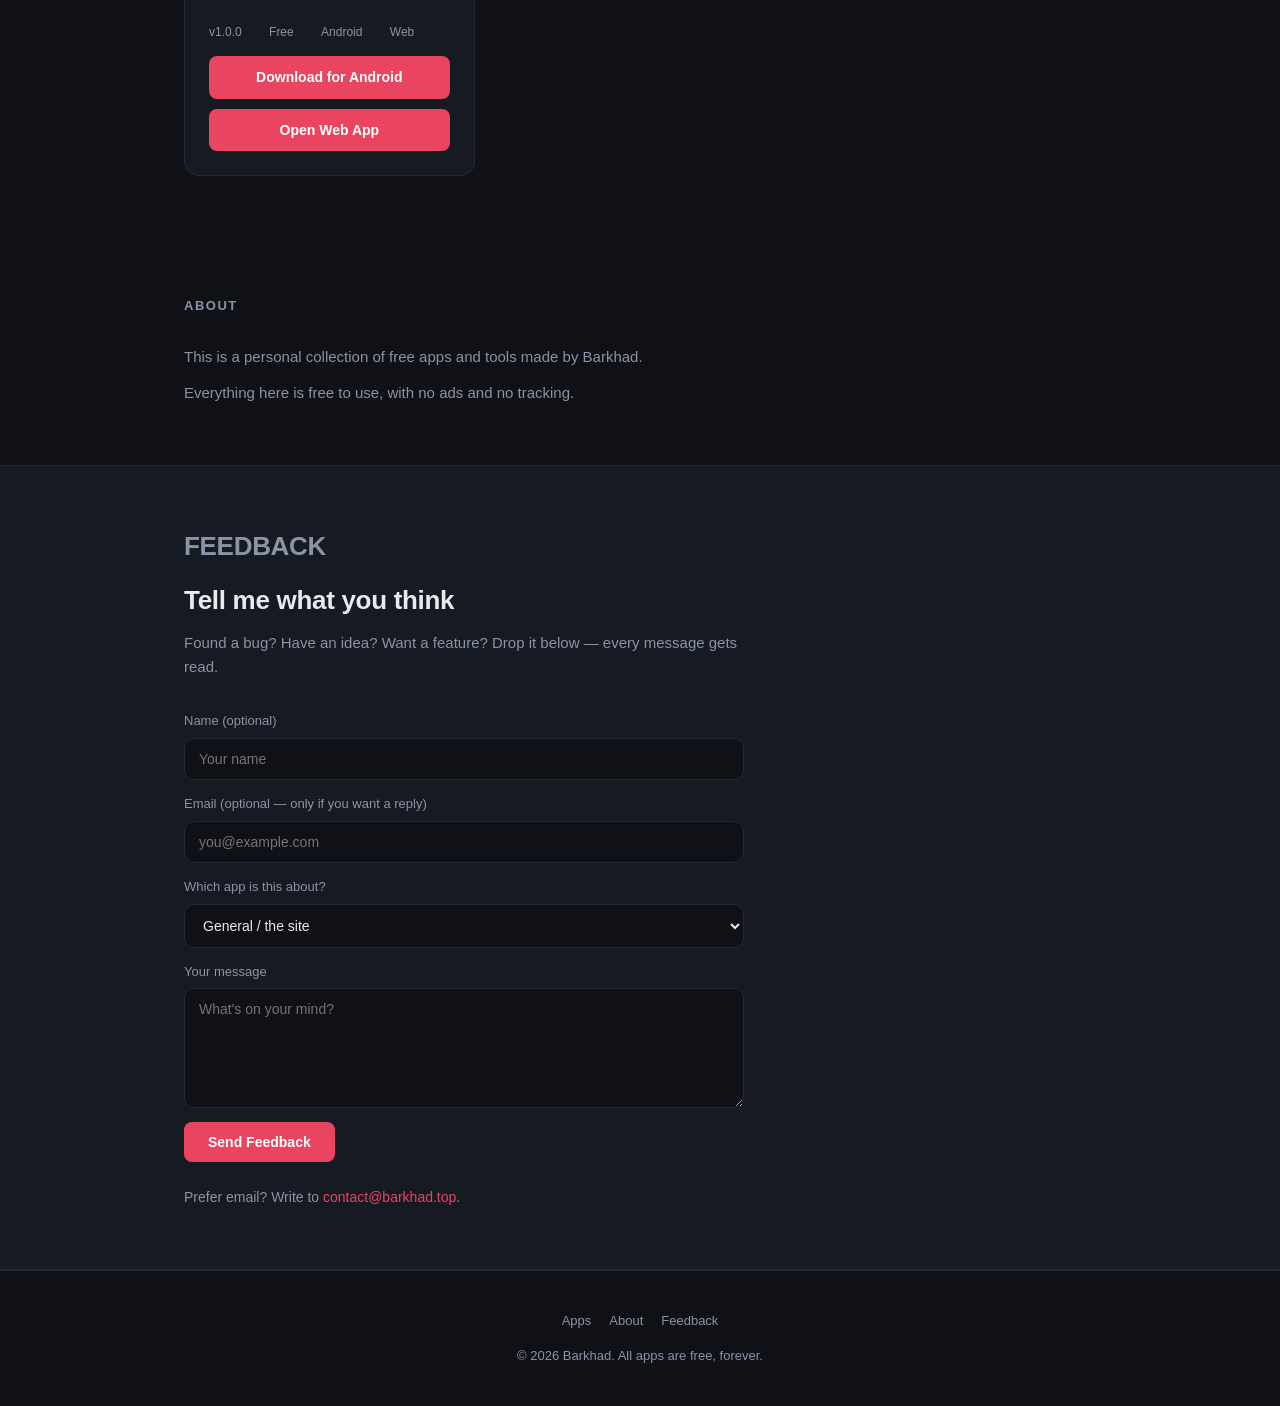
==== commit 73eb2f64: "Fix TV link to use relative path" ====
--- a/index.html
+++ b/index.html
@@ -751,7 +751,7 @@
                 <span>Web app</span>
               </div>
               <div class="btn-row">
-                <a href="https://bcaprogrammer.github.io/tv/" class="btn">Open Web Player</a>
+                <a href="/tv/" class="btn">Open Web Player</a>
               </div>
             </div>
           </article>
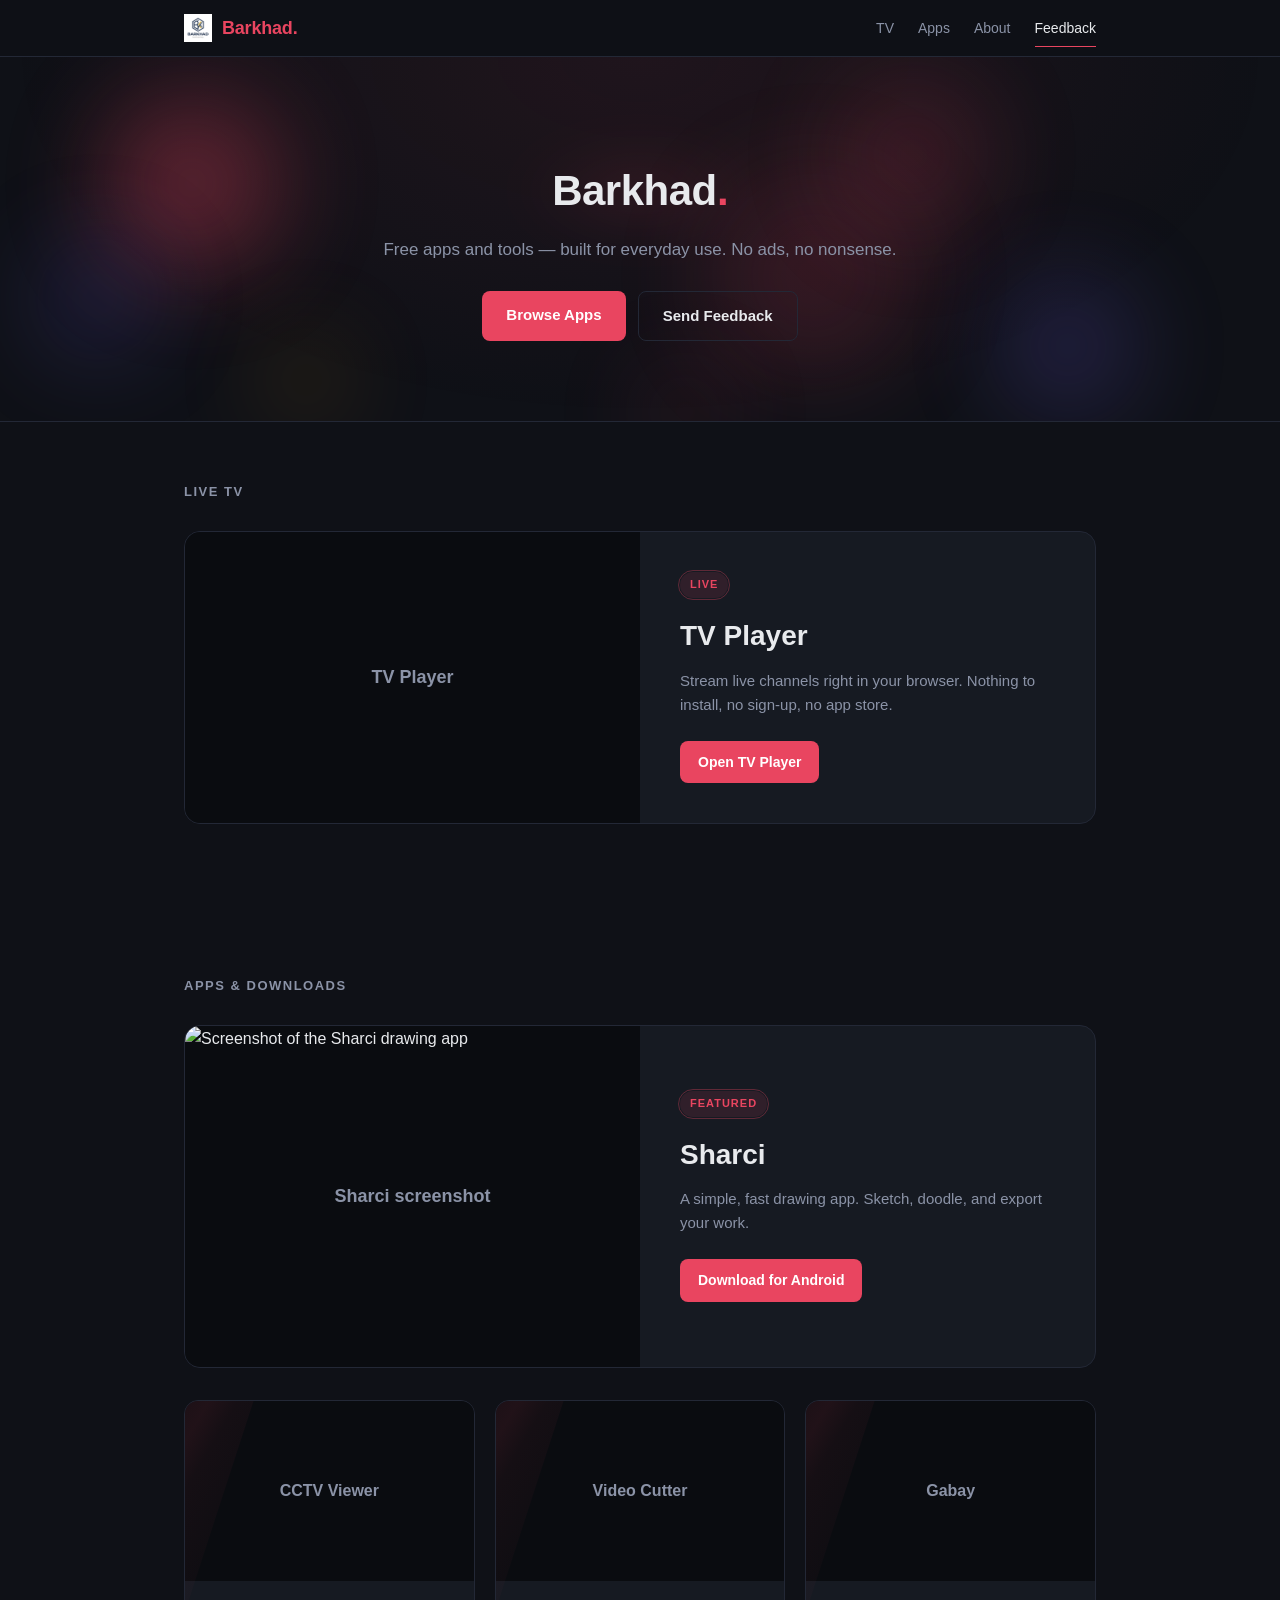
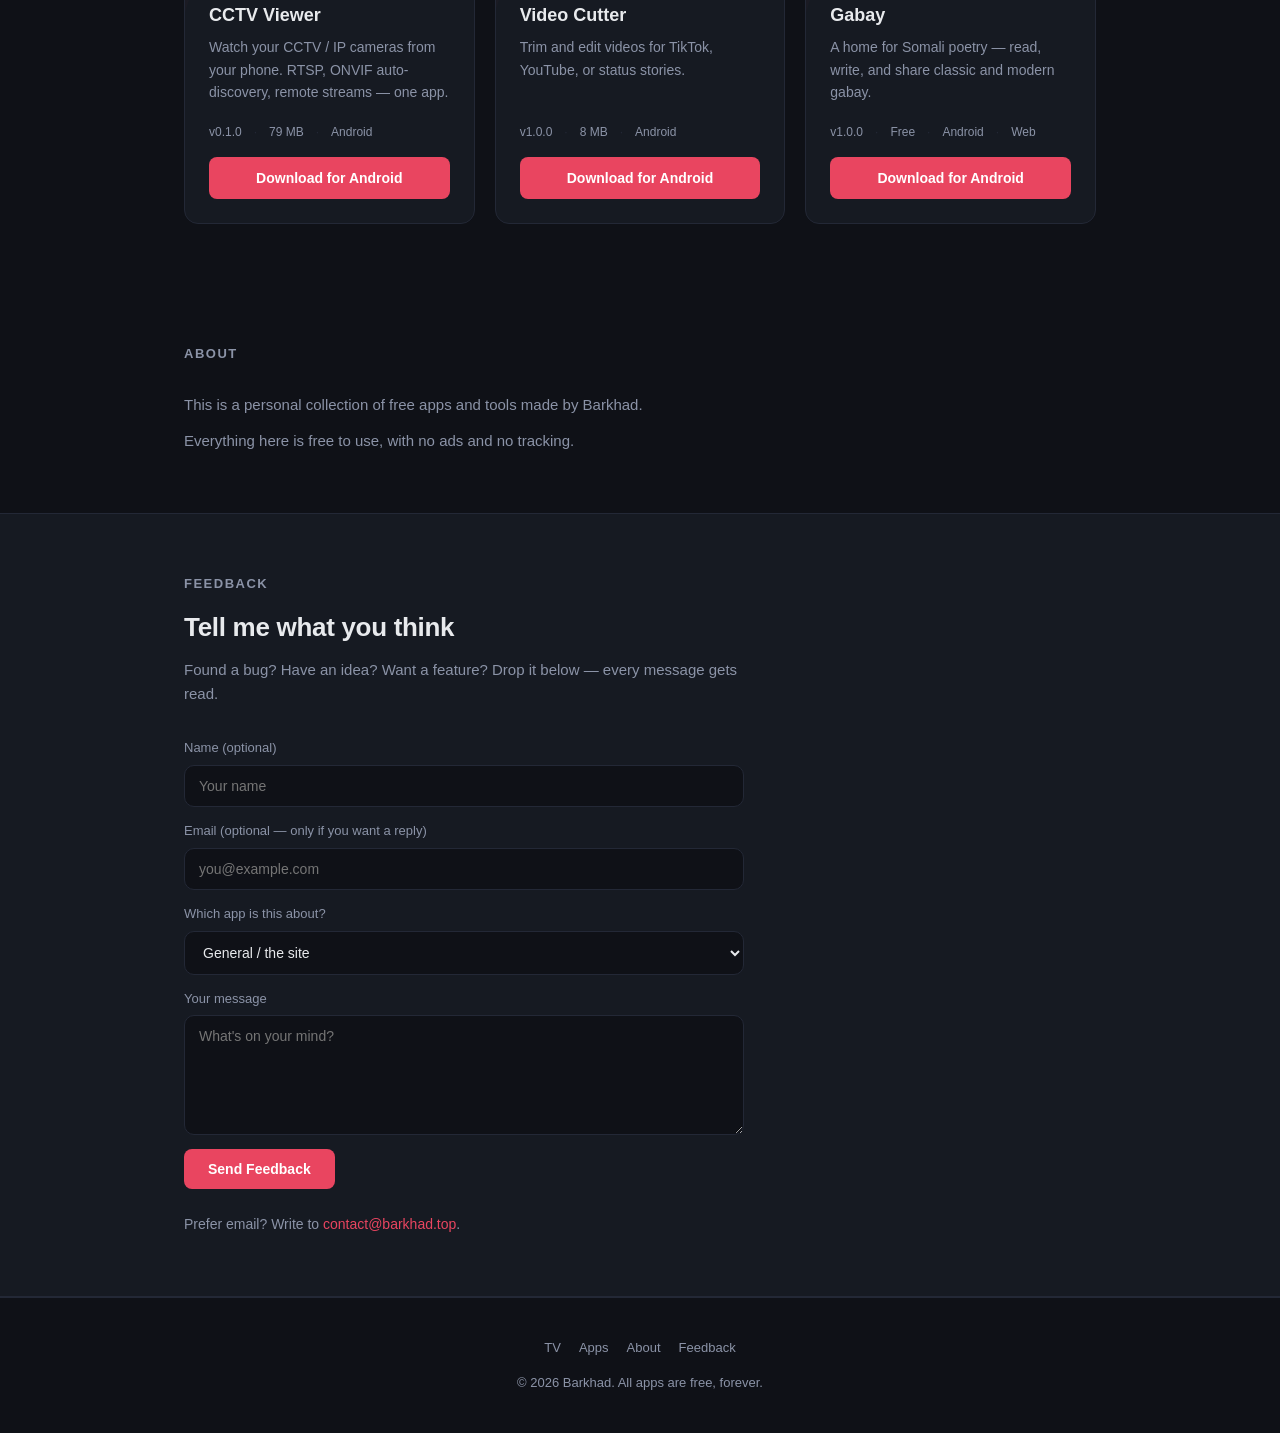
==== commit 7f00653b: "The user wants me to generate a commit message for the provided diff. Let me analyze the diff and th" ====
--- a/index.html
+++ b/index.html
@@ -1,5 +1,5 @@
 <!DOCTYPE html>
-<html lang="en">
+<html lang="en" class="no-js">
 <head>
 <meta charset="UTF-8">
 <meta name="viewport" content="width=device-width, initial-scale=1.0">
@@ -18,611 +18,9 @@
 <meta name="twitter:card" content="summary_large_image">
 
 <link rel="icon" href="Assets/images/logo.png">
-
-<style>
-  :root {
-    --bg: #0f1117;
-    --card: #161a22;
-    --border: #232836;
-    --text: #e8eaed;
-    --muted: #8b93a7;
-    --accent: #e94560;
-    --accent-hover: #c73e54;
-    --radius: 14px;
-    --maxw: 960px;
-
-    --ease-out: cubic-bezier(0.22, 1, 0.36, 1);
-    --ease-in-out: cubic-bezier(0.65, 0, 0.35, 1);
-    --dur-fast: 0.25s;
-    --dur-med: 0.6s;
-    --dur-slow: 0.9s;
-  }
-
-  *, *::before, *::after { margin: 0; padding: 0; box-sizing: border-box; }
-  html { scroll-behavior: smooth; }
-
-  body {
-    font-family: -apple-system, BlinkMacSystemFont, 'Segoe UI', Roboto, Helvetica, Arial, sans-serif;
-    background: var(--bg);
-    color: var(--text);
-    line-height: 1.6;
-    -webkit-font-smoothing: antialiased;
-    overflow-x: hidden;
-    position: relative;
-  }
-
-  .container { max-width: var(--maxw); margin: 0 auto; padding: 0 24px; }
-
-  a { color: inherit; }
-  :focus-visible { outline: 2px solid var(--accent); outline-offset: 3px; border-radius: 6px; }
-
-  .skip-link {
-    position: absolute; left: 8px; top: -100px; z-index: 200;
-    background: var(--accent); color: #fff; padding: 10px 16px;
-    border-radius: 8px; font-size: 14px; font-weight: 600;
-    text-decoration: none; transition: top .2s;
-  }
-  .skip-link:focus { top: 8px; }
-
-  .cursor-glow {
-    position: fixed; top: 0; left: 0;
-    width: 560px; height: 560px;
-    border-radius: 50%;
-    background: radial-gradient(circle,
-                rgba(233, 69, 96, 0.10) 0%,
-                rgba(233, 69, 96, 0.04) 35%,
-                transparent 65%);
-    transform: translate(-50%, -50%);
-    pointer-events: none;
-    z-index: 0;
-    opacity: 0;
-    transition: opacity 0.5s var(--ease-out);
-    will-change: transform;
-  }
-  .cursor-glow.on { opacity: 1; }
-  @media (hover: none), (pointer: coarse) { .cursor-glow { display: none; } }
-
-  .orb-field {
-    position: absolute; inset: 0;
-    overflow: hidden; pointer-events: none; z-index: 0;
-  }
-  .orb {
-    position: absolute;
-    border-radius: 50%;
-    filter: blur(50px);
-    opacity: 0.35;
-    will-change: transform;
-  }
-  .orb:nth-child(1) { width: 180px; height: 180px; top: 10%; left: 8%;
-    background: #e94560; animation: drift1 22s ease-in-out infinite; }
-  .orb:nth-child(2) { width: 140px; height: 140px; top: 60%; left: 78%;
-    background: #6c5ce7; opacity: 0.22; animation: drift2 28s ease-in-out infinite; }
-  .orb:nth-child(3) { width: 220px; height: 220px; top: 30%; left: 55%;
-    background: #e94560; opacity: 0.15; animation: drift3 34s ease-in-out infinite; }
-  .orb:nth-child(4) { width: 100px; height: 100px; top: 75%; left: 20%;
-    background: #f39c12; opacity: 0.12; animation: drift1 26s ease-in-out infinite reverse; }
-  .orb:nth-child(5) { width: 160px; height: 160px; top: 5%; left: 65%;
-    background: #e94560; opacity: 0.18; animation: drift2 30s ease-in-out infinite reverse; }
-  .orb:nth-child(6) { width: 120px; height: 120px; top: 50%; left: 3%;
-    background: #6c5ce7; opacity: 0.20; animation: drift3 24s ease-in-out infinite; }
-  .orb:nth-child(7) { width: 90px;  height: 90px;  top: 85%; left: 50%;
-    background: #e94560; opacity: 0.15; animation: drift1 20s ease-in-out infinite; }
-
-  @keyframes drift1 {
-    0%, 100% { transform: translate(0, 0) scale(1); }
-    33%      { transform: translate(60px, -40px) scale(1.1); }
-    66%      { transform: translate(-30px, 50px) scale(0.95); }
-  }
-  @keyframes drift2 {
-    0%, 100% { transform: translate(0, 0) scale(1); }
-    50%      { transform: translate(-70px, -30px) scale(1.15); }
-  }
-  @keyframes drift3 {
-    0%, 100% { transform: translate(0, 0) scale(0.95); }
-    40%      { transform: translate(40px, 60px) scale(1.05); }
-    75%      { transform: translate(-50px, -20px) scale(1); }
-  }
-
-  .reveal {
-    opacity: 0;
-    transform: translateY(28px);
-    transition:
-      opacity var(--dur-slow) var(--ease-out),
-      transform var(--dur-slow) var(--ease-out);
-  }
-  .reveal.is-visible { opacity: 1; transform: none; }
-
-  .reveal-stagger > * {
-    opacity: 0;
-    transform: translateY(18px);
-    transition:
-      opacity 0.7s var(--ease-out),
-      transform 0.7s var(--ease-out);
-    transition-delay: calc(var(--i, 0) * 90ms);
-  }
-  .reveal-stagger.is-visible > * { opacity: 1; transform: none; }
-
-  .section-title.reveal {
-    letter-spacing: 3px;
-    transition:
-      opacity var(--dur-slow) var(--ease-out),
-      transform var(--dur-slow) var(--ease-out),
-      letter-spacing var(--dur-slow) var(--ease-out);
-  }
-  .section-title.reveal.is-visible { letter-spacing: 1.5px; }
-
-  nav {
-    position: sticky; top: 0; z-index: 100;
-    background: rgba(15, 17, 23, 0.85);
-    backdrop-filter: blur(12px);
-    -webkit-backdrop-filter: blur(12px);
-    border-bottom: 1px solid var(--border);
-    transition: background var(--dur-med) var(--ease-out);
-  }
-  nav.scrolled {
-    background: rgba(15, 17, 23, 0.95);
-  }
-
-  .nav-inner {
-    display: flex; align-items: center; justify-content: space-between;
-    gap: 16px; height: 56px;
-  }
-
-  .nav-logo {
-    display: flex; align-items: center; gap: 10px;
-    font-size: 18px; font-weight: 700;
-    letter-spacing: -0.2px; text-decoration: none;
-  }
-  .nav-logo img {
-    width: 28px; height: 28px; object-fit: contain; display: block;
-    transition: transform 0.5s var(--ease-out);
-  }
-  .nav-logo:hover img { transform: rotate(-8deg) scale(1.08); }
-  .nav-logo span { color: var(--accent); }
-
-  .nav-links { display: flex; gap: 24px; }
-  .nav-links a {
-    color: var(--muted); text-decoration: none;
-    font-size: 14px; transition: color 0.2s;
-    position: relative; padding: 6px 0;
-  }
-  .nav-links a::after {
-    content: "";
-    position: absolute; left: 0; right: 0; bottom: -2px;
-    height: 1.5px;
-    background: var(--accent);
-    transform: scaleX(0);
-    transform-origin: left;
-    transition: transform var(--dur-med) var(--ease-out);
-  }
-  .nav-links a:hover { color: var(--text); }
-  .nav-links a:hover::after { transform: scaleX(1); }
-  .nav-links a.active { color: var(--text); }
-  .nav-links a.active::after { transform: scaleX(1); }
-
-  header {
-    position: relative;
-    padding: 100px 0 80px;
-    text-align: center;
-    border-bottom: 1px solid var(--border);
-    background: radial-gradient(ellipse at 50% 0%, rgba(233, 69, 96, 0.08) 0%, transparent 70%);
-    overflow: hidden;
-    isolation: isolate;
-  }
-  header > .container { position: relative; z-index: 2; }
-
-  .hero-title-wrap {
-    position: relative;
-    display: inline-block;
-    margin-bottom: 12px;
-  }
-
-  header h1 {
-    font-size: 42px; font-weight: 700;
-    letter-spacing: -0.5px;
-    margin: 0;
-    position: relative;
-    display: inline-block;
-    clip-path: inset(0 100% 0 0);
-    animation: beam-reveal 0.95s cubic-bezier(0.65, 0, 0.35, 1) 0.15s forwards;
-  }
-
-  @keyframes beam-reveal {
-    0%   { clip-path: inset(0 100% 0 0); }
-    100% { clip-path: inset(0 0 0 0); }
-  }
-
-  .hero-beam {
-    position: absolute;
-    top: -20%; bottom: -20%;
-    left: -25%;
-    width: 70px;
-    background: linear-gradient(90deg,
-                transparent 0%,
-                rgba(233, 69, 96, 0.55) 42%,
-                rgba(255, 210, 220, 0.95) 50%,
-                rgba(233, 69, 96, 0.55) 58%,
-                transparent 100%);
-    filter: blur(5px);
-    pointer-events: none;
-    z-index: 2;
-    opacity: 0;
-    animation: beam-sweep 1.0s cubic-bezier(0.65, 0, 0.35, 1) 0.10s forwards;
-  }
-
-  @keyframes beam-sweep {
-    0%   { opacity: 0; left: -25%; }
-    15%  { opacity: 1; }
-    85%  { opacity: 1; }
-    100% { opacity: 0; left: 110%; }
-  }
-
-  .hero-glow {
-    position: absolute;
-    inset: -30px -50px;
-    background: radial-gradient(ellipse at center,
-                rgba(233, 69, 96, 0.42) 0%,
-                rgba(233, 69, 96, 0.12) 42%,
-                transparent 70%);
-    filter: blur(22px);
-    pointer-events: none;
-    z-index: 0;
-    opacity: 0;
-    animation: glow-flare 1.8s cubic-bezier(0.22, 1, 0.36, 1) 0.25s forwards;
-  }
-
-  @keyframes glow-flare {
-    0%   { opacity: 0;    transform: scale(0.85); }
-    40%  { opacity: 0.95; transform: scale(1.05); }
-    100% { opacity: 0.28; transform: scale(1); }
-  }
-
-  header h1 span {
-    color: var(--accent);
-    display: inline-block;
-    animation:
-      dot-pop   0.55s cubic-bezier(0.34, 1.56, 0.64, 1) 1.00s both,
-      dot-pulse 2.6s  ease-in-out                       1.60s infinite;
-  }
-
-  @keyframes dot-pop {
-    0%   { transform: scale(0.4);  opacity: 0.3; }
-    65%  { transform: scale(1.30); opacity: 1;   }
-    100% { transform: scale(1);    opacity: 1;   }
-  }
-
-  @keyframes dot-pulse {
-    0%, 100% { transform: translateY(0);    opacity: 1;   }
-    50%      { transform: translateY(-4px); opacity: 0.7; }
-  }
-
-  @keyframes hero-in {
-    to { opacity: 1; transform: none; }
-  }
-
-  header p {
-    font-size: 17px; color: var(--muted);
-    max-width: 520px; margin: 0 auto;
-    opacity: 0; transform: translateY(20px);
-    animation: hero-in 0.9s var(--ease-out) 1.15s forwards;
-  }
-
-  .hero-btns {
-    display: flex; gap: 12px;
-    justify-content: center; margin-top: 28px;
-    opacity: 0; transform: translateY(20px);
-    animation: hero-in 0.9s var(--ease-out) 1.35s forwards;
-  }
-  .hero-btns .btn { padding: 12px 24px; font-size: 15px; }
-
-  section { padding: 60px 0; position: relative; }
-
-  .section-title {
-    font-size: 13px; font-weight: 600;
-    text-transform: uppercase; letter-spacing: 1.5px;
-    color: var(--muted); margin-bottom: 28px;
-  }
-
-  .btn {
-    display: inline-block; background: var(--accent); color: #fff;
-    padding: 10px 18px; border-radius: 8px;
-    text-decoration: none; font-size: 14px; font-weight: 600;
-    text-align: center; transition: background 0.2s, transform 0.2s;
-    border: none; cursor: pointer; font-family: inherit;
-    position: relative; overflow: hidden;
-  }
-  .btn::before {
-    content: "";
-    position: absolute; top: 0; left: -100%;
-    width: 100%; height: 100%;
-    background: linear-gradient(120deg,
-                transparent 0%,
-                rgba(255,255,255,0.22) 50%,
-                transparent 100%);
-    transition: left 0.6s var(--ease-out);
-    pointer-events: none;
-  }
-  .btn:hover { background: var(--accent-hover); transform: translateY(-1px); }
-  .btn:hover::before { left: 100%; }
-  .btn:active { transform: translateY(0); }
-
-  .btn-outline {
-    background: transparent; border: 1px solid var(--border);
-    color: var(--text);
-  }
-  .btn-outline::before { background: linear-gradient(120deg,
-                transparent 0%,
-                rgba(233, 69, 96, 0.18) 50%,
-                transparent 100%); }
-  .btn-outline:hover { background: var(--card); border-color: var(--accent); }
-
-  .btn-row { display: flex; gap: 10px; flex-wrap: wrap; }
-  .btn-row .btn { flex: 1; min-width: 120px; }
-
-  .featured-app {
-    display: grid; grid-template-columns: 1fr 1fr;
-    background: var(--card); border: 1px solid var(--border);
-    border-radius: 16px; overflow: hidden;
-    margin-bottom: 32px;
-    position: relative;
-    transition: border-color 0.4s var(--ease-out),
-                transform 0.5s var(--ease-out),
-                box-shadow 0.5s var(--ease-out);
-  }
-  .featured-app:hover {
-    border-color: var(--accent);
-    transform: translateY(-3px);
-    box-shadow: 0 24px 60px rgba(0, 0, 0, 0.55);
-  }
-
-  .featured-image {
-    position: relative; display: grid; place-items: center;
-    min-height: 280px; background: #0a0c10; overflow: hidden;
-  }
-  .featured-image img {
-    grid-area: 1 / 1; position: relative; z-index: 1;
-    width: 100%; height: 100%; object-fit: cover; display: block;
-    transition: transform 0.8s var(--ease-out);
-    will-change: transform;
-  }
-  .featured-image .img-fallback {
-    grid-area: 1 / 1; font-size: 18px; font-weight: 600;
-    color: var(--muted); text-align: center; padding: 20px;
-  }
-
-  .featured-content {
-    padding: 40px; display: flex; flex-direction: column;
-    justify-content: center; align-items: flex-start;
-  }
-
-  .featured-badge {
-    display: inline-block; font-size: 11px; font-weight: 700;
-    text-transform: uppercase; letter-spacing: 1px;
-    color: var(--accent); background: rgba(233, 69, 96, 0.12);
-    padding: 4px 10px; border-radius: 20px; margin-bottom: 16px;
-    position: relative;
-  }
-  .featured-badge::after {
-    content: "";
-    position: absolute; inset: -2px;
-    border-radius: 20px;
-    border: 1px solid rgba(233, 69, 96, 0.35);
-    animation: badge-pulse 2.4s ease-in-out infinite;
-    pointer-events: none;
-  }
-  @keyframes badge-pulse {
-    0%, 100% { opacity: 0.6; transform: scale(1); }
-    50%      { opacity: 0;   transform: scale(1.25); }
-  }
-
-  .featured-content h2 { font-size: 28px; margin-bottom: 10px; }
-  .featured-content p { color: var(--muted); margin-bottom: 24px; font-size: 15px; }
-
-  .apps {
-    display: grid;
-    grid-template-columns: repeat(auto-fill, minmax(280px, 1fr));
-    gap: 20px;
-  }
-
-  .app-card {
-    background: var(--card); border: 1px solid var(--border);
-    border-radius: var(--radius); overflow: hidden;
-    display: flex; flex-direction: column;
-    transition: border-color 0.3s var(--ease-out),
-                transform 0.4s var(--ease-out),
-                box-shadow 0.4s var(--ease-out);
-    position: relative;
-  }
-  .app-card::after {
-    content: "";
-    position: absolute; top: 0; left: -60%;
-    width: 60%; height: 100%;
-    background: linear-gradient(105deg,
-                transparent 0%,
-                rgba(233, 69, 96, 0.10) 45%,
-                rgba(233, 69, 96, 0.05) 55%,
-                transparent 100%);
-    transform: skewX(-18deg);
-    transition: left 0.85s var(--ease-out);
-    pointer-events: none; z-index: 3;
-  }
-  .app-card:hover::after { left: 130%; }
-
-  .app-card:hover {
-    border-color: var(--accent);
-    transform: translateY(-6px);
-    box-shadow: 0 16px 44px rgba(0, 0, 0, 0.5),
-                0 0 0 1px rgba(233, 69, 96, 0.15);
-  }
-
-  .app-image {
-    position: relative; display: grid; place-items: center;
-    aspect-ratio: 16 / 10; background: #0a0c10; overflow: hidden;
-  }
-  .app-image img {
-    grid-area: 1 / 1; position: relative; z-index: 1;
-    width: 100%; height: 100%; object-fit: cover; display: block;
-    transition: transform 0.7s var(--ease-out);
-  }
-  .app-card:hover .app-image img { transform: scale(1.06); }
-
-  .img-fallback {
-    grid-area: 1 / 1; font-size: 16px; font-weight: 600;
-    color: var(--muted); text-align: center; padding: 20px;
-  }
-
-  .app-content {
-    padding: 20px 24px 24px;
-    display: flex; flex-direction: column; flex-grow: 1;
-  }
-
-  .app-card h3 { font-size: 18px; font-weight: 600; margin-bottom: 6px; }
-  .app-card p {
-    font-size: 14px; color: var(--muted);
-    margin-bottom: 20px; flex-grow: 1;
-  }
-
-  .app-meta {
-    font-size: 12px; color: var(--muted);
-    margin-bottom: 14px; display: flex; gap: 12px; flex-wrap: wrap;
-  }
-  .app-meta span {
-    position: relative;
-  }
-  .app-meta span + span::before {
-    content: "·"; margin-right: 12px; color: var(--border);
-  }
-
-  #feedback {
-    background: var(--card);
-    border-top: 1px solid var(--border);
-    border-bottom: 1px solid var(--border);
-  }
-
-  #feedback .section-title { margin-bottom: 12px; }
-
-  #feedback h2 {
-    font-size: 26px;
-    margin-bottom: 10px;
-    letter-spacing: -0.3px;
-  }
-
-  #feedback .lead {
-    color: var(--muted);
-    font-size: 15px;
-    max-width: 560px;
-    margin-bottom: 32px;
-  }
-
-  .feedback-form {
-    display: grid;
-    gap: 14px;
-    max-width: 560px;
-  }
-
-  .field {
-    display: flex;
-    flex-direction: column;
-    gap: 6px;
-  }
-
-  .field label {
-    font-size: 13px;
-    color: var(--muted);
-    font-weight: 500;
-  }
-
-  .field input,
-  .field textarea,
-  .field select {
-    background: var(--bg);
-    border: 1px solid var(--border);
-    color: var(--text);
-    padding: 12px 14px;
-    border-radius: 10px;
-    font-size: 14px;
-    font-family: inherit;
-    transition: border-color 0.2s, box-shadow 0.3s var(--ease-out);
-  }
-  .field input:focus,
-  .field textarea:focus,
-  .field select:focus {
-    outline: none;
-    border-color: var(--accent);
-    box-shadow: 0 0 0 4px rgba(233, 69, 96, 0.10);
-  }
-
-  .field textarea { resize: vertical; min-height: 120px; }
-
-  .feedback-form .btn { justify-self: start; padding: 12px 24px; }
-
-  .feedback-alt {
-    margin-top: 24px;
-    font-size: 14px;
-    color: var(--muted);
-  }
-  .feedback-alt a { color: var(--accent); text-decoration: none; }
-  .feedback-alt a:hover { text-decoration: underline; }
-
-  #about p {
-    color: var(--muted);
-    max-width: 640px;
-    font-size: 15px;
-  }
-  #about p + p { margin-top: 12px; }
-
-  footer {
-    padding: 40px 0;
-    border-top: 1px solid var(--border);
-    text-align: center;
-    font-size: 13px;
-    color: var(--muted);
-  }
-  footer a { color: var(--muted); text-decoration: none; transition: color 0.2s; }
-  footer a:hover { color: var(--text); }
-  footer .foot-links {
-    display: flex; gap: 18px;
-    justify-content: center; flex-wrap: wrap;
-    margin-bottom: 14px;
-  }
-
-  @media (max-width: 700px) {
-    .featured-app { grid-template-columns: 1fr; }
-    .featured-image { min-height: 200px; }
-    .featured-content { padding: 28px; }
-  }
-
-  @media (max-width: 600px) {
-    header { padding: 60px 0 40px; }
-    header h1 { font-size: 32px; }
-    .apps { grid-template-columns: 1fr; }
-    .hero-btns { flex-direction: column; align-items: center; }
-    .hero-btns .btn { width: 100%; max-width: 280px; }
-    #feedback h2 { font-size: 22px; }
-    .orb { filter: blur(60px); }
-  }
-
-  @media (max-width: 520px) {
-    .nav-links { gap: 14px; }
-    .nav-links a { font-size: 13px; }
-    .nav-logo img { width: 24px; height: 24px; }
-  }
-
-  @media (prefers-reduced-motion: reduce) {
-    *, *::before, *::after {
-      animation-duration: 0.001ms !important;
-      animation-iteration-count: 1 !important;
-      transition-duration: 0.001ms !important;
-    }
-    header h1, header p, .hero-btns { opacity: 1; transform: none; }
-    header h1 { clip-path: none; animation: none; }
-    header h1 span { animation: none; }
-    .hero-beam, .hero-glow { display: none; }
-    .reveal { opacity: 1; transform: none; }
-    .reveal-stagger > * { opacity: 1; transform: none; }
-    .orb-field, .cursor-glow { display: none; }
-  }
-</style>
+<link rel="stylesheet" href="Assets/css/styles.css">
+<script src="Assets/js/boot.js"></script>
+<script src="Assets/js/app.js" defer></script>
 </head>
 <body>
 
@@ -633,10 +31,11 @@
   <nav id="nav">
     <div class="container nav-inner">
       <a href="/" class="nav-logo">
-        <img src="Assets/images/logo.png" alt="Barkhad logo">
+        <img src="Assets/images/logo.png" alt="Barkhad logo" width="28" height="28">
         <span>Barkhad<span>.</span></span>
       </a>
       <div class="nav-links">
+        <a href="#tv" data-nav="tv">TV</a>
         <a href="#apps" data-nav="apps">Apps</a>
         <a href="#about" data-nav="about">About</a>
         <a href="#feedback" data-nav="feedback">Feedback</a>
@@ -671,6 +70,30 @@
       </div>
     </header>
 
+    <!-- ============ LIVE TV ============ -->
+    <section id="tv">
+      <div class="container">
+        <h2 class="section-title reveal">Live TV</h2>
+
+        <div class="featured-app reveal" data-tilt>
+          <div class="featured-image">
+            <span class="img-fallback" aria-hidden="true">TV Player</span>
+            <img src="Assets/images/TV.png"
+                 alt="TV Player showing a live channel grid"
+                 width="800" height="500" loading="lazy" decoding="async"
+                 data-fallback>
+          </div>
+          <div class="featured-content">
+            <span class="featured-badge">Live</span>
+            <h3>TV Player</h3>
+            <p>Stream live channels right in your browser. Nothing to install, no sign-up, no app store.</p>
+            <a href="/tv/" class="btn">Open TV Player</a>
+          </div>
+        </div>
+      </div>
+    </section>
+
+    <!-- ============ APPS ============ -->
     <section id="apps">
       <div class="container">
         <h2 class="section-title reveal">Apps &amp; Downloads</h2>
@@ -681,11 +104,11 @@
             <img src="Assets/images/sharci1.png"
                  alt="Screenshot of the Sharci drawing app"
                  width="800" height="600"
-                 onerror="this.remove()">
+                 data-fallback>
           </div>
           <div class="featured-content">
             <span class="featured-badge">Featured</span>
-            <h2>Sharci</h2>
+            <h3>Sharci</h3>
             <p>A simple, fast drawing app. Sketch, doodle, and export your work.</p>
             <a href="Assets/apks/sharci.apk" class="btn" download>Download for Android</a>
           </div>
@@ -693,13 +116,13 @@
 
         <div class="apps reveal-stagger">
 
-          <article class="app-card" style="--i:0">
+          <article class="app-card">
             <div class="app-image">
               <span class="img-fallback" aria-hidden="true">CCTV Viewer</span>
               <img src="Assets/images/cctv-viewer.png"
                    alt="CCTV Viewer app preview"
                    width="800" height="500" loading="lazy" decoding="async"
-                   onerror="this.remove()">
+                   data-fallback>
             </div>
             <div class="app-content">
               <h3>CCTV Viewer</h3>
@@ -711,12 +134,12 @@
               </div>
               <div class="btn-row">
                 <a href="https://github.com/BCAprogrammer/barkhad_website/releases/download/camera/camera.apk"
-                   class="btn" download>Download for Android</a>
+                   class="btn" download rel="noopener">Download for Android</a>
               </div>
             </div>
           </article>
 
-          <article class="app-card" style="--i:1">
+          <article class="app-card">
             <div class="app-image">
               <span class="img-fallback" aria-hidden="true">Video Cutter</span>
             </div>
@@ -730,39 +153,18 @@
               </div>
               <div class="btn-row">
                 <a href="https://github.com/BCAprogrammer/bcaprogrammer.github.io/releases/download/vid/app-x86_64-release.apk"
-                   class="btn" rel="noopener">Download for Android</a>
+                   class="btn" download rel="noopener">Download for Android</a>
               </div>
             </div>
           </article>
 
-          <article class="app-card" style="--i:2">
-            <div class="app-image">
-              <span class="img-fallback" aria-hidden="true">TV Player</span>
-              <img src="Assets/images/TV.png"
-                   alt="TV Player preview"
-                   width="800" height="500" loading="lazy" decoding="async"
-                   onerror="this.remove()">
-            </div>
-            <div class="app-content">
-              <h3>TV Player</h3>
-              <p>Stream live TV channels right in your browser — nothing to install.</p>
-              <div class="app-meta">
-                <span>v1.0.0</span>
-                <span>Web app</span>
-              </div>
-              <div class="btn-row">
-                <a href="/tv/" class="btn">Open Web Player</a>
-              </div>
-            </div>
-          </article>
-
-          <article class="app-card" style="--i:3">
+          <article class="app-card">
             <div class="app-image">
               <span class="img-fallback" aria-hidden="true">Gabay</span>
               <img src="Assets/images/gabay.png"
                    alt="Gabay poetry app preview"
                    width="800" height="500" loading="lazy" decoding="async"
-                   onerror="this.remove()">
+                   data-fallback>
             </div>
             <div class="app-content">
               <h3>Gabay</h3>
@@ -773,12 +175,11 @@
                 <span>Android</span>
                 <span>Web</span>
               </div>
-              <div class="btn-row">
-                <a href="https://github.com/BCAprogrammer/barkhad_website/releases/download/gabay_ccod/gabay_cod.apk"
-                   class="btn" download data-android>Download for Android</a>
-                <a href="/gabay/"
-                   class="btn" data-ios hidden>Open Web App</a>
-              </div>
+              <div class="btn-row">
+                <a href="https://github.com/BCAprogrammer/barkhad_website/releases/download/gabay_ccod/gabay_cod.apk"
+                   class="btn" download data-android rel="noopener">Download for Android</a>
+                <a href="/gabay/" class="btn" data-ios hidden>Open Web App</a>
+              </div>
             </div>
           </article>
 
@@ -786,27 +187,34 @@
       </div>
     </section>
 
+    <!-- ============ ABOUT ============ -->
     <section id="about">
       <div class="container">
         <h2 class="section-title reveal">About</h2>
-        <div class="reveal" style="transition-delay:.1s">
+        <div class="reveal delay-1">
           <p>This is a personal collection of free apps and tools made by Barkhad.</p>
           <p>Everything here is free to use, with no ads and no tracking.</p>
         </div>
       </div>
     </section>
 
+    <!-- ============ FEEDBACK ============ -->
     <section id="feedback">
       <div class="container">
         <h2 class="section-title reveal">Feedback</h2>
-        <h2 class="reveal" style="transition-delay:.1s">Tell me what you think</h2>
-        <p class="lead reveal" style="transition-delay:.2s">
+        <h3 class="block-heading reveal delay-1">Tell me what you think</h3>
+        <p class="lead reveal delay-2">
           Found a bug? Have an idea? Want a feature? Drop it below — every message gets read.
         </p>
 
-        <form class="feedback-form reveal" style="transition-delay:.3s"
-              action="https://formspree.io/f/YOUR_FORM_ID"
+        <form class="feedback-form reveal delay-3"
+              action="https://formspree.io/f/REPLACE_WITH_YOUR_FORM_ID"
               method="POST">
+
+          <input type="text" name="_gotcha" class="hp-field" tabindex="-1"
+                 autocomplete="off" aria-hidden="true">
+          <input type="hidden" name="_subject" value="barkhad.top — new feedback">
+
           <div class="field">
             <label for="fb-name">Name (optional)</label>
             <input type="text" id="fb-name" name="name" placeholder="Your name" autocomplete="name">
@@ -821,10 +229,10 @@
             <label for="fb-app">Which app is this about?</label>
             <select id="fb-app" name="app">
               <option value="general">General / the site</option>
+              <option value="tv-player">TV Player</option>
               <option value="sharci">Sharci</option>
               <option value="cctv-viewer">CCTV Viewer</option>
               <option value="video-cutter">Video Cutter</option>
-              <option value="tv-player">TV Player</option>
               <option value="gabay">Gabay</option>
             </select>
           </div>
@@ -838,7 +246,7 @@
           <button type="submit" class="btn">Send Feedback</button>
         </form>
 
-        <p class="feedback-alt reveal" style="transition-delay:.4s">
+        <p class="feedback-alt reveal delay-4">
           Prefer email? Write to
           <a href="mailto:contact@barkhad.top">contact@barkhad.top</a>.
         </p>
@@ -850,6 +258,7 @@
   <footer>
     <div class="container">
       <div class="foot-links">
+        <a href="#tv">TV</a>
         <a href="#apps">Apps</a>
         <a href="#about">About</a>
         <a href="#feedback">Feedback</a>
@@ -858,103 +267,5 @@
     </div>
   </footer>
 
-  <script>
-    (function () {
-      const reduced = window.matchMedia('(prefers-reduced-motion: reduce)').matches;
-      const isTouch = window.matchMedia('(hover: none), (pointer: coarse)').matches;
-
-      if (!reduced && !isTouch) {
-        const glow = document.querySelector('.cursor-glow');
-        let x = window.innerWidth / 2, y = window.innerHeight / 2;
-        let tx = x, ty = y;
-
-        window.addEventListener('mousemove', (e) => {
-          tx = e.clientX; ty = e.clientY;
-          glow.classList.add('on');
-        });
-        window.addEventListener('mouseleave', () => glow.classList.remove('on'));
-
-        (function raf() {
-          x += (tx - x) * 0.12;
-          y += (ty - y) * 0.12;
-          glow.style.transform = `translate(${x}px, ${y}px) translate(-50%, -50%)`;
-          requestAnimationFrame(raf);
-        })();
-      }
-
-      const revealEls = document.querySelectorAll('.reveal, .reveal-stagger');
-      if ('IntersectionObserver' in window && !reduced) {
-        const io = new IntersectionObserver((entries) => {
-          entries.forEach((entry) => {
-            if (entry.isIntersecting) {
-              entry.target.classList.add('is-visible');
-              io.unobserve(entry.target);
-            }
-          });
-        }, { threshold: 0.12, rootMargin: '0px 0px -60px 0px' });
-
-        revealEls.forEach((el) => io.observe(el));
-      } else {
-        revealEls.forEach((el) => el.classList.add('is-visible'));
-      }
-
-      const nav = document.getElementById('nav');
-      const navLinks = document.querySelectorAll('.nav-links a[data-nav]');
-      const sections = ['apps', 'about', 'feedback']
-        .map((id) => document.getElementById(id))
-        .filter(Boolean);
-
-      if ('IntersectionObserver' in window && sections.length) {
-        const navIo = new IntersectionObserver((entries) => {
-          entries.forEach((entry) => {
-            if (!entry.isIntersecting) return;
-            const id = entry.target.id;
-            navLinks.forEach((a) => {
-              a.classList.toggle('active', a.dataset.nav === id);
-            });
-          });
-        }, { rootMargin: '-40% 0px -55% 0px', threshold: 0 });
-
-        sections.forEach((s) => navIo.observe(s));
-      }
-
-      let ticking = false;
-      window.addEventListener('scroll', () => {
-        if (ticking) return;
-        ticking = true;
-        requestAnimationFrame(() => {
-          nav.classList.toggle('scrolled', window.scrollY > 20);
-          ticking = false;
-        });
-      }, { passive: true });
-
-      if (!reduced && !isTouch) {
-        document.querySelectorAll('[data-tilt]').forEach((card) => {
-          const img = card.querySelector('.featured-image img');
-          if (!img) return;
-          card.addEventListener('mousemove', (e) => {
-            const r = card.getBoundingClientRect();
-            const px = (e.clientX - r.left) / r.width - 0.5;
-            const py = (e.clientY - r.top) / r.height - 0.5;
-            img.style.transform =
-              `scale(1.08) translate(${px * -12}px, ${py * -12}px)`;
-          });
-          card.addEventListener('mouseleave', () => {
-            img.style.transform = '';
-          });
-        });
-      }
-    })();
-
-    (function () {
-      const isIOS =
-        /iPad|iPhone|iPod/.test(navigator.userAgent) ||
-        (navigator.platform === 'MacIntel' && navigator.maxTouchPoints > 1);
-      if (!isIOS) return;
-      document.querySelectorAll('[data-android]').forEach(el => el.hidden = true);
-      document.querySelectorAll('[data-ios]').forEach(el => el.hidden = false);
-    })();
-  </script>
-
 </body>
-</html>
+</html>
--- a/Assets/css/styles.css
+++ b/Assets/css/styles.css
@@ -0,0 +1,844 @@
+/* ==========================================================================
+   BARKHAD.TOP — STYLESHEET
+   1. Tokens          6. Hero
+   2. Reset & base    7. Components (cards, buttons, forms)
+   3. Utilities       8. Sections
+   4. Navigation      9. Footer
+   5. Motion         10. Media queries
+   ========================================================================== */
+
+
+/* ==========================================================================
+   1. TOKENS
+   ========================================================================== */
+
+:root {
+  --bg: #0f1117;
+  --card: #161a22;
+  --border: #232836;
+  --text: #e8eaed;
+  --muted: #8b93a7;
+  --accent: #e94560;
+  --accent-hover: #c73e54;
+  --radius: 14px;
+  --maxw: 960px;
+  --nav-h: 56px;
+
+  --ease-out: cubic-bezier(0.22, 1, 0.36, 1);
+  --ease-in-out: cubic-bezier(0.65, 0, 0.35, 1);
+  --dur-fast: 0.25s;
+  --dur-med: 0.6s;
+  --dur-slow: 0.9s;
+
+  color-scheme: dark;
+}
+
+
+/* ==========================================================================
+   2. RESET & BASE
+   ========================================================================== */
+
+*, *::before, *::after { margin: 0; padding: 0; box-sizing: border-box; }
+
+html { -webkit-text-size-adjust: 100%; }
+
+@media (prefers-reduced-motion: no-preference) {
+  html { scroll-behavior: smooth; }
+}
+
+body {
+  font-family: -apple-system, BlinkMacSystemFont, 'Segoe UI', Roboto, Helvetica, Arial, sans-serif;
+  background: var(--bg);
+  color: var(--text);
+  line-height: 1.6;
+  -webkit-font-smoothing: antialiased;
+  overflow-x: hidden;
+  position: relative;
+}
+
+img { max-width: 100%; }
+
+a { color: inherit; }
+
+:focus-visible {
+  outline: 2px solid var(--accent);
+  outline-offset: 3px;
+  border-radius: 6px;
+}
+
+/* Sticky-nav offset for every anchor target */
+[id] { scroll-margin-top: calc(var(--nav-h) + 16px); }
+
+/* Author `display` rules would otherwise beat the UA [hidden] rule */
+[hidden] { display: none !important; }
+
+
+/* ==========================================================================
+   3. UTILITIES
+   ========================================================================== */
+
+.container {
+  max-width: var(--maxw);
+  margin: 0 auto;
+  padding: 0 24px;
+}
+
+.skip-link {
+  position: absolute;
+  left: 8px;
+  top: -100px;
+  z-index: 200;
+  background: var(--accent);
+  color: #fff;
+  padding: 10px 16px;
+  border-radius: 8px;
+  font-size: 14px;
+  font-weight: 600;
+  text-decoration: none;
+  transition: top .2s;
+}
+.skip-link:focus { top: 8px; }
+
+/* Honeypot — hidden from humans, irresistible to bots */
+.hp-field {
+  position: absolute !important;
+  left: -9999px !important;
+  width: 1px;
+  height: 1px;
+  overflow: hidden;
+}
+
+/* Reveal delay helpers (replaces the old inline transition-delay styles) */
+.delay-1 { transition-delay: .1s; }
+.delay-2 { transition-delay: .2s; }
+.delay-3 { transition-delay: .3s; }
+.delay-4 { transition-delay: .4s; }
+
+
+/* ==========================================================================
+   4. NAVIGATION
+   ========================================================================== */
+
+nav {
+  position: sticky;
+  top: 0;
+  z-index: 100;
+  background: rgba(15, 17, 23, 0.85);
+  backdrop-filter: blur(12px);
+  -webkit-backdrop-filter: blur(12px);
+  border-bottom: 1px solid var(--border);
+  transition: background var(--dur-med) var(--ease-out);
+}
+nav.scrolled { background: rgba(15, 17, 23, 0.95); }
+
+.nav-inner {
+  display: flex;
+  align-items: center;
+  justify-content: space-between;
+  gap: 16px;
+  height: var(--nav-h);
+}
+
+.nav-logo {
+  display: flex;
+  align-items: center;
+  gap: 10px;
+  font-size: 18px;
+  font-weight: 700;
+  letter-spacing: -0.2px;
+  text-decoration: none;
+}
+.nav-logo img {
+  width: 28px;
+  height: 28px;
+  object-fit: contain;
+  display: block;
+  transition: transform 0.5s var(--ease-out);
+}
+.nav-logo:hover img { transform: rotate(-8deg) scale(1.08); }
+.nav-logo span { color: var(--accent); }
+
+.nav-links { display: flex; gap: 24px; }
+.nav-links a {
+  color: var(--muted);
+  text-decoration: none;
+  font-size: 14px;
+  transition: color 0.2s;
+  position: relative;
+  padding: 6px 0;
+}
+.nav-links a::after {
+  content: "";
+  position: absolute;
+  left: 0;
+  right: 0;
+  bottom: -2px;
+  height: 1.5px;
+  background: var(--accent);
+  transform: scaleX(0);
+  transform-origin: left;
+  transition: transform var(--dur-med) var(--ease-out);
+}
+.nav-links a:hover { color: var(--text); }
+.nav-links a:hover::after { transform: scaleX(1); }
+.nav-links a.active { color: var(--text); }
+.nav-links a.active::after { transform: scaleX(1); }
+
+
+/* ==========================================================================
+   5. MOTION PRIMITIVES
+   ========================================================================== */
+
+/* Cursor glow */
+.cursor-glow {
+  position: fixed;
+  top: 0;
+  left: 0;
+  width: 560px;
+  height: 560px;
+  border-radius: 50%;
+  background: radial-gradient(circle,
+              rgba(233, 69, 96, 0.10) 0%,
+              rgba(233, 69, 96, 0.04) 35%,
+              transparent 65%);
+  transform: translate(-50%, -50%);
+  pointer-events: none;
+  z-index: 0;
+  opacity: 0;
+  transition: opacity 0.5s var(--ease-out);
+  will-change: transform;
+}
+.cursor-glow.on { opacity: 1; }
+@media (hover: none), (pointer: coarse) { .cursor-glow { display: none; } }
+
+/* Drifting orbs */
+.orb-field {
+  position: absolute;
+  inset: 0;
+  overflow: hidden;
+  pointer-events: none;
+  z-index: 0;
+}
+.orb {
+  position: absolute;
+  border-radius: 50%;
+  filter: blur(50px);
+  opacity: 0.35;
+  will-change: transform;
+}
+.orb:nth-child(1) { width: 180px; height: 180px; top: 10%; left: 8%;  background: #e94560; animation: drift1 22s ease-in-out infinite; }
+.orb:nth-child(2) { width: 140px; height: 140px; top: 60%; left: 78%; background: #6c5ce7; opacity: 0.22; animation: drift2 28s ease-in-out infinite; }
+.orb:nth-child(3) { width: 220px; height: 220px; top: 30%; left: 55%; background: #e94560; opacity: 0.15; animation: drift3 34s ease-in-out infinite; }
+.orb:nth-child(4) { width: 100px; height: 100px; top: 75%; left: 20%; background: #f39c12; opacity: 0.12; animation: drift1 26s ease-in-out infinite reverse; }
+.orb:nth-child(5) { width: 160px; height: 160px; top: 5%;  left: 65%; background: #e94560; opacity: 0.18; animation: drift2 30s ease-in-out infinite reverse; }
+.orb:nth-child(6) { width: 120px; height: 120px; top: 50%; left: 3%;  background: #6c5ce7; opacity: 0.20; animation: drift3 24s ease-in-out infinite; }
+.orb:nth-child(7) { width: 90px;  height: 90px;  top: 85%; left: 50%; background: #e94560; opacity: 0.15; animation: drift1 20s ease-in-out infinite; }
+
+@keyframes drift1 {
+  0%, 100% { transform: translate(0, 0) scale(1); }
+  33%      { transform: translate(60px, -40px) scale(1.1); }
+  66%      { transform: translate(-30px, 50px) scale(0.95); }
+}
+@keyframes drift2 {
+  0%, 100% { transform: translate(0, 0) scale(1); }
+  50%      { transform: translate(-70px, -30px) scale(1.15); }
+}
+@keyframes drift3 {
+  0%, 100% { transform: translate(0, 0) scale(0.95); }
+  40%      { transform: translate(40px, 60px) scale(1.05); }
+  75%      { transform: translate(-50px, -20px) scale(1); }
+}
+
+/* Scroll reveal — hidden ONLY when JS is confirmed running */
+.reveal {
+  transition:
+    opacity var(--dur-slow) var(--ease-out),
+    transform var(--dur-slow) var(--ease-out);
+}
+.js .reveal {
+  opacity: 0;
+  transform: translateY(28px);
+}
+.js .reveal.is-visible {
+  opacity: 1;
+  transform: none;
+}
+
+.reveal-stagger > * {
+  transition:
+    opacity 0.7s var(--ease-out),
+    transform 0.7s var(--ease-out);
+  transition-delay: calc(var(--i, 0) * 90ms);
+}
+.js .reveal-stagger > * {
+  opacity: 0;
+  transform: translateY(18px);
+}
+.js .reveal-stagger.is-visible > * {
+  opacity: 1;
+  transform: none;
+}
+.reveal-stagger > *:nth-child(1) { --i: 0; }
+.reveal-stagger > *:nth-child(2) { --i: 1; }
+.reveal-stagger > *:nth-child(3) { --i: 2; }
+.reveal-stagger > *:nth-child(4) { --i: 3; }
+.reveal-stagger > *:nth-child(5) { --i: 4; }
+.reveal-stagger > *:nth-child(6) { --i: 5; }
+.reveal-stagger > *:nth-child(7) { --i: 6; }
+.reveal-stagger > *:nth-child(8) { --i: 7; }
+
+.section-title.reveal {
+  letter-spacing: 3px;
+  transition:
+    opacity var(--dur-slow) var(--ease-out),
+    transform var(--dur-slow) var(--ease-out),
+    letter-spacing var(--dur-slow) var(--ease-out);
+}
+.section-title.reveal.is-visible { letter-spacing: 1.5px; }
+
+
+/* ==========================================================================
+   6. HERO
+   ========================================================================== */
+
+header {
+  position: relative;
+  padding: 100px 0 80px;
+  text-align: center;
+  border-bottom: 1px solid var(--border);
+  background: radial-gradient(ellipse at 50% 0%, rgba(233, 69, 96, 0.08) 0%, transparent 70%);
+  overflow: hidden;
+  isolation: isolate;
+}
+header > .container { position: relative; z-index: 2; }
+
+.hero-title-wrap {
+  position: relative;
+  display: inline-block;
+  margin-bottom: 12px;
+}
+
+header h1 {
+  font-size: 42px;
+  font-weight: 700;
+  letter-spacing: -0.5px;
+  margin: 0;
+  position: relative;
+  display: inline-block;
+  clip-path: inset(0 100% 0 0);
+  animation: beam-reveal 0.95s cubic-bezier(0.65, 0, 0.35, 1) 0.15s forwards;
+}
+
+@keyframes beam-reveal {
+  0%   { clip-path: inset(0 100% 0 0); }
+  100% { clip-path: inset(0 0 0 0); }
+}
+
+.hero-beam {
+  position: absolute;
+  top: -20%;
+  bottom: -20%;
+  left: -25%;
+  width: 70px;
+  background: linear-gradient(90deg,
+              transparent 0%,
+              rgba(233, 69, 96, 0.55) 42%,
+              rgba(255, 210, 220, 0.95) 50%,
+              rgba(233, 69, 96, 0.55) 58%,
+              transparent 100%);
+  filter: blur(5px);
+  pointer-events: none;
+  z-index: 2;
+  opacity: 0;
+  animation: beam-sweep 1.0s cubic-bezier(0.65, 0, 0.35, 1) 0.10s forwards;
+}
+
+@keyframes beam-sweep {
+  0%   { opacity: 0; left: -25%; }
+  15%  { opacity: 1; }
+  85%  { opacity: 1; }
+  100% { opacity: 0; left: 110%; }
+}
+
+.hero-glow {
+  position: absolute;
+  inset: -30px -50px;
+  background: radial-gradient(ellipse at center,
+              rgba(233, 69, 96, 0.42) 0%,
+              rgba(233, 69, 96, 0.12) 42%,
+              transparent 70%);
+  filter: blur(22px);
+  pointer-events: none;
+  z-index: 0;
+  opacity: 0;
+  animation: glow-flare 1.8s cubic-bezier(0.22, 1, 0.36, 1) 0.25s forwards;
+}
+
+@keyframes glow-flare {
+  0%   { opacity: 0;    transform: scale(0.85); }
+  40%  { opacity: 0.95; transform: scale(1.05); }
+  100% { opacity: 0.28; transform: scale(1); }
+}
+
+header h1 span {
+  color: var(--accent);
+  display: inline-block;
+  animation:
+    dot-pop   0.55s cubic-bezier(0.34, 1.56, 0.64, 1) 1.00s both,
+    dot-pulse 2.6s  ease-in-out                       1.60s infinite;
+}
+
+@keyframes dot-pop {
+  0%   { transform: scale(0.4);  opacity: 0.3; }
+  65%  { transform: scale(1.30); opacity: 1;   }
+  100% { transform: scale(1);    opacity: 1;   }
+}
+
+@keyframes dot-pulse {
+  0%, 100% { transform: translateY(0);    opacity: 1;   }
+  50%      { transform: translateY(-4px); opacity: 0.7; }
+}
+
+@keyframes hero-in {
+  to { opacity: 1; transform: none; }
+}
+
+header p {
+  font-size: 17px;
+  color: var(--muted);
+  max-width: 520px;
+  margin: 0 auto;
+  opacity: 0;
+  transform: translateY(20px);
+  animation: hero-in 0.9s var(--ease-out) 1.15s forwards;
+}
+
+.hero-btns {
+  display: flex;
+  gap: 12px;
+  justify-content: center;
+  margin-top: 28px;
+  opacity: 0;
+  transform: translateY(20px);
+  animation: hero-in 0.9s var(--ease-out) 1.35s forwards;
+}
+.hero-btns .btn { padding: 12px 24px; font-size: 15px; }
+
+
+/* ==========================================================================
+   7. COMPONENTS
+   ========================================================================== */
+
+/* --- Section headings --- */
+.section-title {
+  font-size: 13px;
+  font-weight: 600;
+  text-transform: uppercase;
+  letter-spacing: 1.5px;
+  color: var(--muted);
+  margin-bottom: 28px;
+}
+
+.block-heading {
+  font-size: 26px;
+  margin-bottom: 10px;
+  letter-spacing: -0.3px;
+  font-weight: 700;
+}
+
+/* --- Buttons --- */
+.btn {
+  display: inline-block;
+  background: var(--accent);
+  color: #fff;
+  padding: 10px 18px;
+  border-radius: 8px;
+  text-decoration: none;
+  font-size: 14px;
+  font-weight: 600;
+  text-align: center;
+  transition: background 0.2s, transform 0.2s;
+  border: none;
+  cursor: pointer;
+  font-family: inherit;
+  position: relative;
+  overflow: hidden;
+}
+.btn::before {
+  content: "";
+  position: absolute;
+  top: 0;
+  left: -100%;
+  width: 100%;
+  height: 100%;
+  background: linear-gradient(120deg,
+              transparent 0%,
+              rgba(255, 255, 255, 0.22) 50%,
+              transparent 100%);
+  transition: left 0.6s var(--ease-out);
+  pointer-events: none;
+}
+.btn:hover { background: var(--accent-hover); transform: translateY(-1px); }
+.btn:hover::before { left: 100%; }
+.btn:active { transform: translateY(0); }
+
+.btn-outline {
+  background: transparent;
+  border: 1px solid var(--border);
+  color: var(--text);
+}
+.btn-outline::before {
+  background: linear-gradient(120deg,
+              transparent 0%,
+              rgba(233, 69, 96, 0.18) 50%,
+              transparent 100%);
+}
+.btn-outline:hover { background: var(--card); border-color: var(--accent); }
+
+.btn-row { display: flex; gap: 10px; flex-wrap: wrap; }
+.btn-row .btn { flex: 1; min-width: 120px; }
+
+/* --- Featured card (TV + Sharci) --- */
+.featured-app {
+  display: grid;
+  grid-template-columns: 1fr 1fr;
+  background: var(--card);
+  border: 1px solid var(--border);
+  border-radius: 16px;
+  overflow: hidden;
+  margin-bottom: 32px;
+  position: relative;
+  transition:
+    border-color 0.4s var(--ease-out),
+    transform 0.5s var(--ease-out),
+    box-shadow 0.5s var(--ease-out);
+}
+.featured-app:hover {
+  border-color: var(--accent);
+  transform: translateY(-3px);
+  box-shadow: 0 24px 60px rgba(0, 0, 0, 0.55);
+}
+
+.featured-image {
+  position: relative;
+  display: grid;
+  place-items: center;
+  min-height: 280px;
+  background: #0a0c10;
+  overflow: hidden;
+}
+.featured-image img {
+  grid-area: 1 / 1;
+  position: relative;
+  z-index: 1;
+  width: 100%;
+  height: 100%;
+  object-fit: cover;
+  display: block;
+  transition: transform 0.8s var(--ease-out);
+  will-change: transform;
+}
+.featured-image .img-fallback {
+  grid-area: 1 / 1;
+  font-size: 18px;
+  font-weight: 600;
+  color: var(--muted);
+  text-align: center;
+  padding: 20px;
+}
+
+.featured-content {
+  padding: 40px;
+  display: flex;
+  flex-direction: column;
+  justify-content: center;
+  align-items: flex-start;
+}
+
+.featured-badge {
+  display: inline-block;
+  font-size: 11px;
+  font-weight: 700;
+  text-transform: uppercase;
+  letter-spacing: 1px;
+  color: var(--accent);
+  background: rgba(233, 69, 96, 0.12);
+  padding: 4px 10px;
+  border-radius: 20px;
+  margin-bottom: 16px;
+  position: relative;
+}
+.featured-badge::after {
+  content: "";
+  position: absolute;
+  inset: -2px;
+  border-radius: 20px;
+  border: 1px solid rgba(233, 69, 96, 0.35);
+  animation: badge-pulse 2.4s ease-in-out infinite;
+  pointer-events: none;
+}
+@keyframes badge-pulse {
+  0%, 100% { opacity: 0.6; transform: scale(1); }
+  50%      { opacity: 0;   transform: scale(1.25); }
+}
+
+.featured-content h3 { font-size: 28px; margin-bottom: 10px; }
+.featured-content p { color: var(--muted); margin-bottom: 24px; font-size: 15px; }
+
+/* --- App grid --- */
+.apps {
+  display: grid;
+  grid-template-columns: repeat(auto-fill, minmax(280px, 1fr));
+  gap: 20px;
+}
+
+.app-card {
+  background: var(--card);
+  border: 1px solid var(--border);
+  border-radius: var(--radius);
+  overflow: hidden;
+  display: flex;
+  flex-direction: column;
+  transition:
+    border-color 0.3s var(--ease-out),
+    transform 0.4s var(--ease-out),
+    box-shadow 0.4s var(--ease-out);
+  position: relative;
+}
+.app-card::after {
+  content: "";
+  position: absolute;
+  top: 0;
+  left: -60%;
+  width: 60%;
+  height: 100%;
+  background: linear-gradient(105deg,
+              transparent 0%,
+              rgba(233, 69, 96, 0.10) 45%,
+              rgba(233, 69, 96, 0.05) 55%,
+              transparent 100%);
+  transform: skewX(-18deg);
+  transition: left 0.85s var(--ease-out);
+  pointer-events: none;
+  z-index: 3;
+}
+.app-card:hover::after { left: 130%; }
+
+.app-card:hover {
+  border-color: var(--accent);
+  transform: translateY(-6px);
+  box-shadow:
+    0 16px 44px rgba(0, 0, 0, 0.5),
+    0 0 0 1px rgba(233, 69, 96, 0.15);
+}
+
+.app-image {
+  position: relative;
+  display: grid;
+  place-items: center;
+  aspect-ratio: 16 / 10;
+  background: #0a0c10;
+  overflow: hidden;
+}
+.app-image img {
+  grid-area: 1 / 1;
+  position: relative;
+  z-index: 1;
+  width: 100%;
+  height: 100%;
+  object-fit: cover;
+  display: block;
+  transition: transform 0.7s var(--ease-out);
+}
+.app-card:hover .app-image img { transform: scale(1.06); }
+
+.img-fallback {
+  grid-area: 1 / 1;
+  font-size: 16px;
+  font-weight: 600;
+  color: var(--muted);
+  text-align: center;
+  padding: 20px;
+}
+
+.app-content {
+  padding: 20px 24px 24px;
+  display: flex;
+  flex-direction: column;
+  flex-grow: 1;
+}
+
+.app-card h3 { font-size: 18px; font-weight: 600; margin-bottom: 6px; }
+.app-card p {
+  font-size: 14px;
+  color: var(--muted);
+  margin-bottom: 20px;
+  flex-grow: 1;
+}
+
+.app-meta {
+  font-size: 12px;
+  color: var(--muted);
+  margin-bottom: 14px;
+  display: flex;
+  gap: 12px;
+  flex-wrap: wrap;
+}
+.app-meta span { position: relative; }
+.app-meta span + span::before {
+  content: "·";
+  margin-right: 12px;
+  color: var(--border);
+}
+
+/* --- Forms --- */
+.feedback-form {
+  display: grid;
+  gap: 14px;
+  max-width: 560px;
+  position: relative;
+}
+
+.field {
+  display: flex;
+  flex-direction: column;
+  gap: 6px;
+}
+
+.field label {
+  font-size: 13px;
+  color: var(--muted);
+  font-weight: 500;
+}
+
+.field input,
+.field textarea,
+.field select {
+  background: var(--bg);
+  border: 1px solid var(--border);
+  color: var(--text);
+  padding: 12px 14px;
+  border-radius: 10px;
+  font-size: 14px;
+  font-family: inherit;
+  transition: border-color 0.2s, box-shadow 0.3s var(--ease-out);
+}
+.field input:focus,
+.field textarea:focus,
+.field select:focus {
+  outline: none;
+  border-color: var(--accent);
+  box-shadow: 0 0 0 4px rgba(233, 69, 96, 0.10);
+}
+
+.field textarea { resize: vertical; min-height: 120px; }
+
+.feedback-form .btn { justify-self: start; padding: 12px 24px; }
+
+
+/* ==========================================================================
+   8. SECTIONS
+   ========================================================================== */
+
+section { padding: 60px 0; position: relative; }
+
+/* About */
+#about p {
+  color: var(--muted);
+  max-width: 640px;
+  font-size: 15px;
+}
+#about p + p { margin-top: 12px; }
+
+/* Feedback */
+#feedback {
+  background: var(--card);
+  border-top: 1px solid var(--border);
+  border-bottom: 1px solid var(--border);
+}
+
+#feedback .section-title { margin-bottom: 12px; }
+
+#feedback .lead {
+  color: var(--muted);
+  font-size: 15px;
+  max-width: 560px;
+  margin-bottom: 32px;
+}
+
+.feedback-alt {
+  margin-top: 24px;
+  font-size: 14px;
+  color: var(--muted);
+}
+.feedback-alt a { color: var(--accent); text-decoration: none; }
+.feedback-alt a:hover { text-decoration: underline; }
+
+
+/* ==========================================================================
+   9. FOOTER
+   ========================================================================== */
+
+footer {
+  padding: 40px 0;
+  border-top: 1px solid var(--border);
+  text-align: center;
+  font-size: 13px;
+  color: var(--muted);
+}
+footer a { color: var(--muted); text-decoration: none; transition: color 0.2s; }
+footer a:hover { color: var(--text); }
+footer .foot-links {
+  display: flex;
+  gap: 18px;
+  justify-content: center;
+  flex-wrap: wrap;
+  margin-bottom: 14px;
+}
+
+
+/* ==========================================================================
+   10. MEDIA QUERIES
+   ========================================================================== */
+
+@media (max-width: 700px) {
+  .featured-app { grid-template-columns: 1fr; }
+  .featured-image { min-height: 200px; }
+  .featured-content { padding: 28px; }
+}
+
+@media (max-width: 600px) {
+  header { padding: 60px 0 40px; }
+  header h1 { font-size: 32px; }
+  .apps { grid-template-columns: 1fr; }
+  .hero-btns { flex-direction: column; align-items: center; }
+  .hero-btns .btn { width: 100%; max-width: 280px; }
+  .block-heading { font-size: 22px; }
+  .orb { filter: blur(60px); }
+}
+
+@media (max-width: 520px) {
+  .nav-links { gap: 14px; }
+  .nav-links a { font-size: 13px; }
+  .nav-logo img { width: 24px; height: 24px; }
+}
+
+/* Reduced motion — last so it wins */
+@media (prefers-reduced-motion: reduce) {
+  *, *::before, *::after {
+    animation-duration: 0.001ms !important;
+    animation-iteration-count: 1 !important;
+    transition-duration: 0.001ms !important;
+  }
+  header h1,
+  header p,
+  .hero-btns { opacity: 1; transform: none; }
+  header h1 { clip-path: none; animation: none; }
+  header h1 span { animation: none; }
+  .hero-beam,
+  .hero-glow { display: none; }
+  .js .reveal,
+  .js .reveal-stagger > * { opacity: 1; transform: none; }
+  .orb-field,
+  .cursor-glow { display: none; }
+}
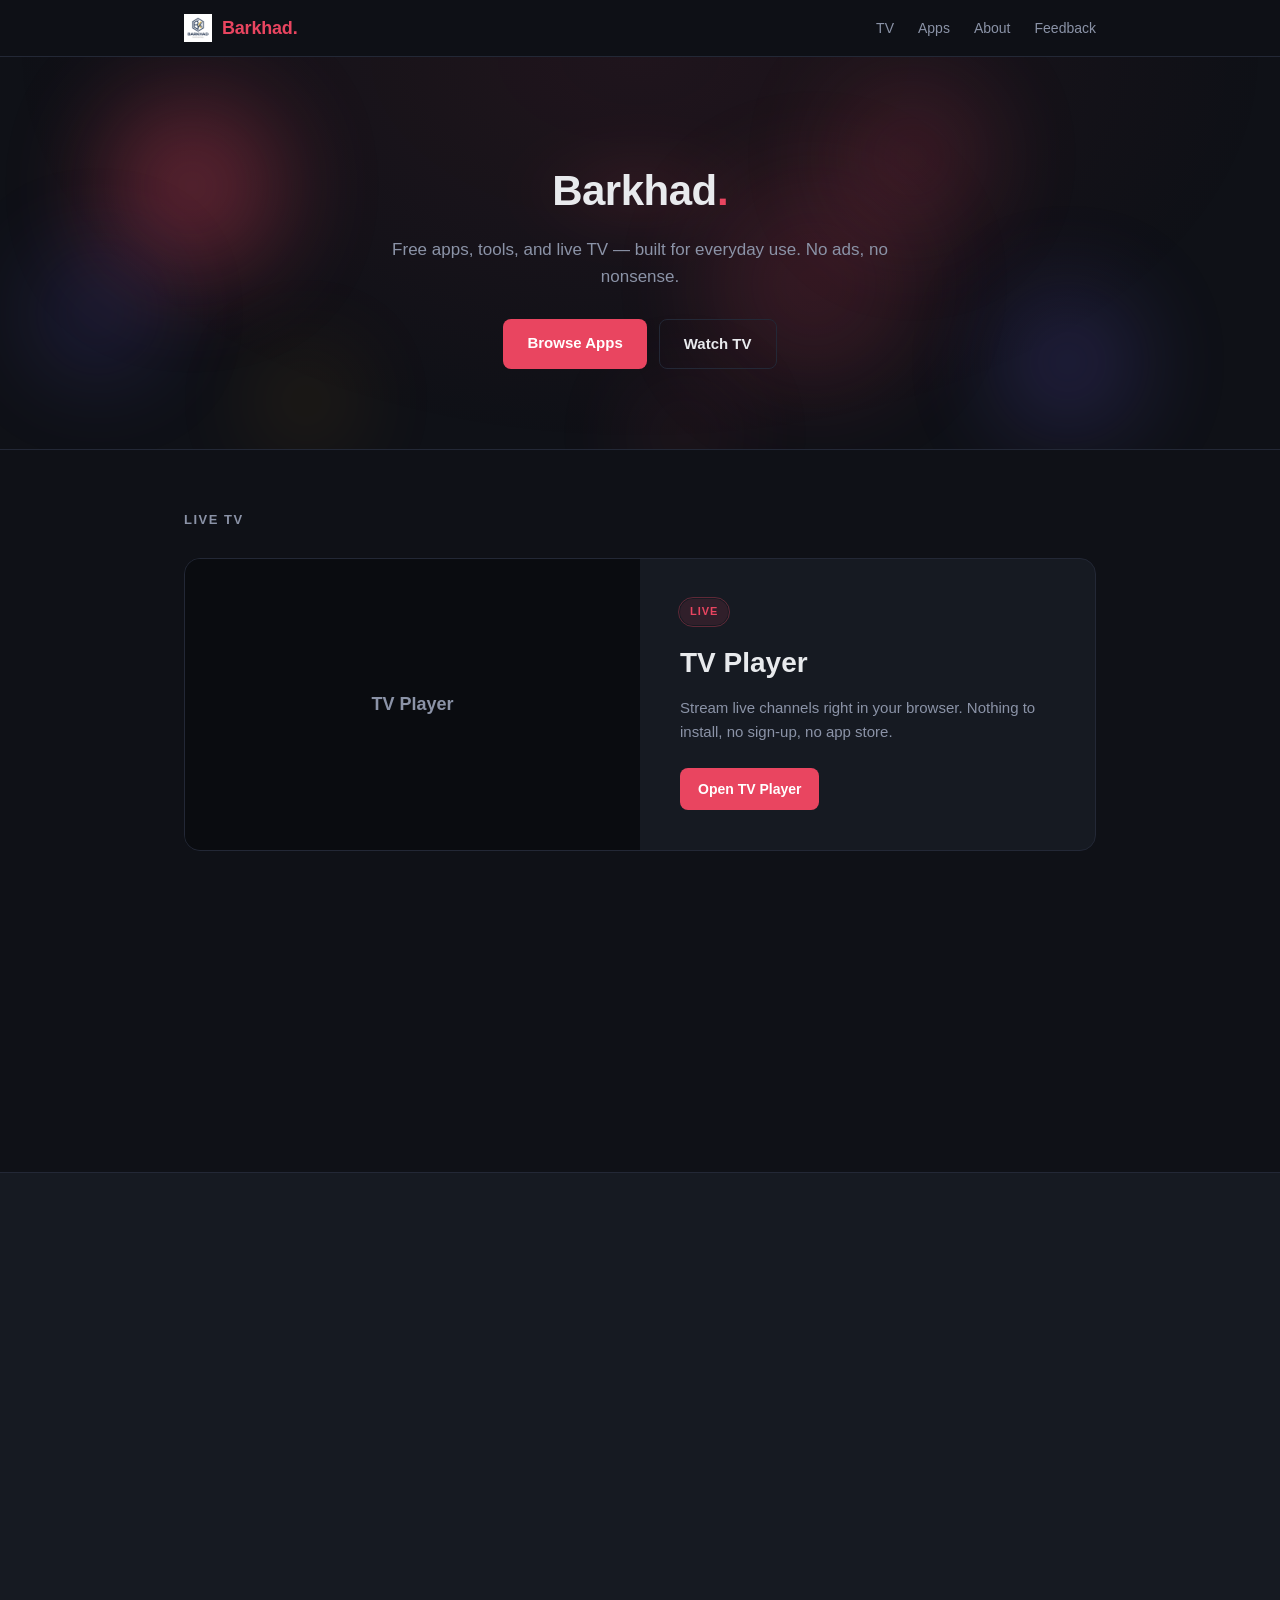
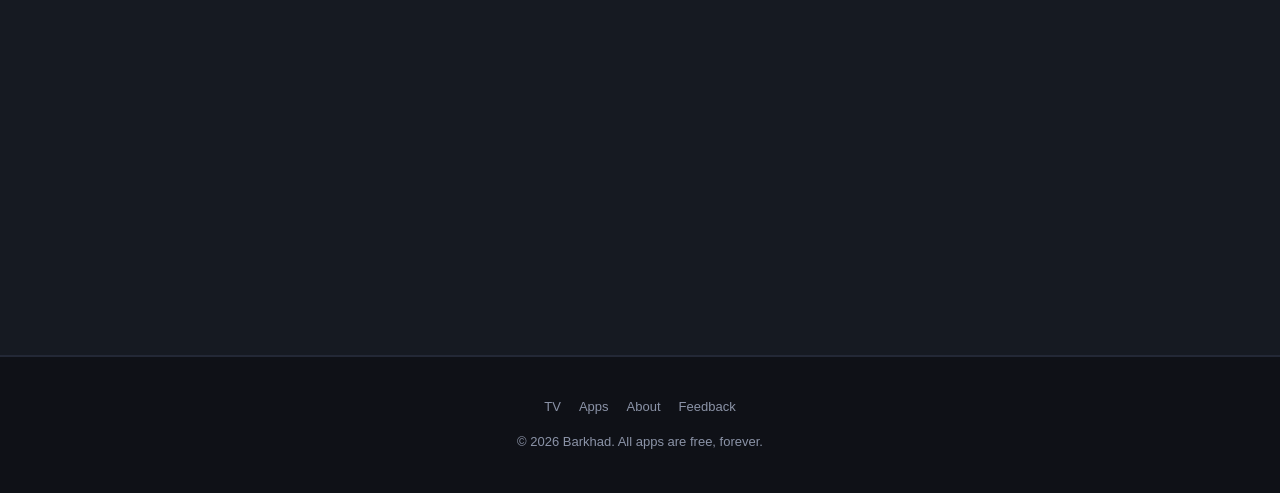
==== commit 711ecb9c: "app_page" ====
--- a/index.html
+++ b/index.html
@@ -5,14 +5,24 @@
 <meta name="viewport" content="width=device-width, initial-scale=1.0">
 
 <title>Barkhad — Free Apps &amp; Tools for Everyday Use</title>
-<meta name="description" content="A small collection of free apps and tools built by Barkhad. No ads, no tracking, no nonsense — just useful software.">
+<meta name="description" content="Free apps, tools, and live TV built by Barkhad. No ads, no tracking, no nonsense.">
 <link rel="canonical" href="https://barkhad.top/">
 <meta name="theme-color" content="#0f1117">
+
+<meta http-equiv="Content-Security-Policy" content="
+  default-src 'self';
+  script-src 'self';
+  style-src 'self';
+  img-src 'self' data:;
+  form-action https://formspree.io;
+  object-src 'none';
+  base-uri 'none';
+  upgrade-insecure-requests">
 
 <meta property="og:type" content="website">
 <meta property="og:site_name" content="Barkhad">
 <meta property="og:title" content="Barkhad — Free Apps &amp; Tools">
-<meta property="og:description" content="Free apps and tools built for everyday use. No ads, no nonsense.">
+<meta property="og:description" content="Free apps, tools, and live TV built for everyday use. No ads, no nonsense.">
 <meta property="og:url" content="https://barkhad.top/">
 <meta property="og:image" content="https://barkhad.top/Assets/images/logo.png">
 <meta name="twitter:card" content="summary_large_image">
@@ -25,7 +35,6 @@
 <body>
 
   <a class="skip-link" href="#main">Skip to content</a>
-
   <div class="cursor-glow" aria-hidden="true"></div>
 
   <nav id="nav">
@@ -36,7 +45,7 @@
       </a>
       <div class="nav-links">
         <a href="#tv" data-nav="tv">TV</a>
-        <a href="#apps" data-nav="apps">Apps</a>
+        <a href="/apps/">Apps</a>
         <a href="#about" data-nav="about">About</a>
         <a href="#feedback" data-nav="feedback">Feedback</a>
       </div>
@@ -62,10 +71,10 @@
           <span class="hero-beam" aria-hidden="true"></span>
           <h1>Barkhad<span>.</span></h1>
         </div>
-        <p>Free apps and tools — built for everyday use. No ads, no nonsense.</p>
+        <p>Free apps, tools, and live TV — built for everyday use. No ads, no nonsense.</p>
         <div class="hero-btns">
-          <a href="#apps" class="btn">Browse Apps</a>
-          <a href="#feedback" class="btn btn-outline">Send Feedback</a>
+          <a href="/apps/" class="btn">Browse Apps</a>
+          <a href="/tv/" class="btn btn-outline">Watch TV</a>
         </div>
       </div>
     </header>
@@ -93,106 +102,12 @@
       </div>
     </section>
 
-    <!-- ============ APPS ============ -->
-    <section id="apps">
-      <div class="container">
-        <h2 class="section-title reveal">Apps &amp; Downloads</h2>
-
-        <div class="featured-app reveal" data-tilt>
-          <div class="featured-image">
-            <span class="img-fallback" aria-hidden="true">Sharci screenshot</span>
-            <img src="Assets/images/sharci1.png"
-                 alt="Screenshot of the Sharci drawing app"
-                 width="800" height="600"
-                 data-fallback>
-          </div>
-          <div class="featured-content">
-            <span class="featured-badge">Featured</span>
-            <h3>Sharci</h3>
-            <p>A simple, fast drawing app. Sketch, doodle, and export your work.</p>
-            <a href="Assets/apks/sharci.apk" class="btn" download>Download for Android</a>
-          </div>
-        </div>
-
-        <div class="apps reveal-stagger">
-
-          <article class="app-card">
-            <div class="app-image">
-              <span class="img-fallback" aria-hidden="true">CCTV Viewer</span>
-              <img src="Assets/images/cctv-viewer.png"
-                   alt="CCTV Viewer app preview"
-                   width="800" height="500" loading="lazy" decoding="async"
-                   data-fallback>
-            </div>
-            <div class="app-content">
-              <h3>CCTV Viewer</h3>
-              <p>Watch your CCTV / IP cameras from your phone. RTSP, ONVIF auto-discovery, remote streams — one app.</p>
-              <div class="app-meta">
-                <span>v0.1.0</span>
-                <span>79 MB</span>
-                <span>Android</span>
-              </div>
-              <div class="btn-row">
-                <a href="https://github.com/BCAprogrammer/barkhad_website/releases/download/camera/camera.apk"
-                   class="btn" download rel="noopener">Download for Android</a>
-              </div>
-            </div>
-          </article>
-
-          <article class="app-card">
-            <div class="app-image">
-              <span class="img-fallback" aria-hidden="true">Video Cutter</span>
-            </div>
-            <div class="app-content">
-              <h3>Video Cutter</h3>
-              <p>Trim and edit videos for TikTok, YouTube, or status stories.</p>
-              <div class="app-meta">
-                <span>v1.0.0</span>
-                <span>8 MB</span>
-                <span>Android</span>
-              </div>
-              <div class="btn-row">
-                <a href="https://github.com/BCAprogrammer/bcaprogrammer.github.io/releases/download/vid/app-x86_64-release.apk"
-                   class="btn" download rel="noopener">Download for Android</a>
-              </div>
-            </div>
-          </article>
-
-          <article class="app-card">
-            <div class="app-image">
-              <span class="img-fallback" aria-hidden="true">Gabay</span>
-              <img src="Assets/images/gabay.png"
-                   alt="Gabay poetry app preview"
-                   width="800" height="500" loading="lazy" decoding="async"
-                   data-fallback>
-            </div>
-            <div class="app-content">
-              <h3>Gabay</h3>
-              <p>A home for Somali poetry — read, write, and share classic and modern gabay.</p>
-              <div class="app-meta">
-                <span>v1.0.0</span>
-                <span>Free</span>
-                <span>Android</span>
-                <span>Web</span>
-              </div>
-              <div class="btn-row">
-                <a href="https://github.com/BCAprogrammer/barkhad_website/releases/download/gabay_ccod/gabay_cod.apk"
-                   class="btn" download data-android rel="noopener">Download for Android</a>
-                <a href="/gabay/" class="btn" data-ios hidden>Open Web App</a>
-              </div>
-            </div>
-          </article>
-
-        </div>
-      </div>
-    </section>
-
     <!-- ============ ABOUT ============ -->
     <section id="about">
       <div class="container">
         <h2 class="section-title reveal">About</h2>
         <div class="reveal delay-1">
-          <p>This is a personal collection of free apps and tools made by Barkhad.</p>
+          <p>This is a personal collection of free apps, tools, and live TV made by Barkhad.</p>
           <p>Everything here is free to use, with no ads and no tracking.</p>
         </div>
       </div>
@@ -259,7 +174,7 @@
     <div class="container">
       <div class="foot-links">
         <a href="#tv">TV</a>
-        <a href="#apps">Apps</a>
+        <a href="/apps/">Apps</a>
         <a href="#about">About</a>
         <a href="#feedback">Feedback</a>
       </div>
--- a/Assets/css/styles.css
+++ b/Assets/css/styles.css
@@ -741,6 +741,36 @@
    ========================================================================== */
 
 section { padding: 60px 0; position: relative; }
+/* Page header (subpages like /apps/) */
+.page-header {
+  padding: 64px 0 32px;
+  border-bottom: 1px solid var(--border);
+  background: radial-gradient(ellipse at 50% 0%, rgba(233, 69, 96, 0.06) 0%, transparent 70%);
+}
+.page-header h1 {
+  font-size: 36px;
+  font-weight: 700;
+  letter-spacing: -0.5px;
+  margin-bottom: 8px;
+}
+.page-header .lead {
+  color: var(--muted);
+  font-size: 15px;
+  max-width: 540px;
+}
+.eyebrow {
+  font-size: 12px;
+  font-weight: 600;
+  text-transform: uppercase;
+  letter-spacing: 1.5px;
+  color: var(--muted);
+  margin-bottom: 8px;
+}
+
+@media (max-width: 600px) {
+  .page-header { padding: 40px 0 24px; }
+  .page-header h1 { font-size: 28px; }
+}
 
 /* About */
 #about p {
